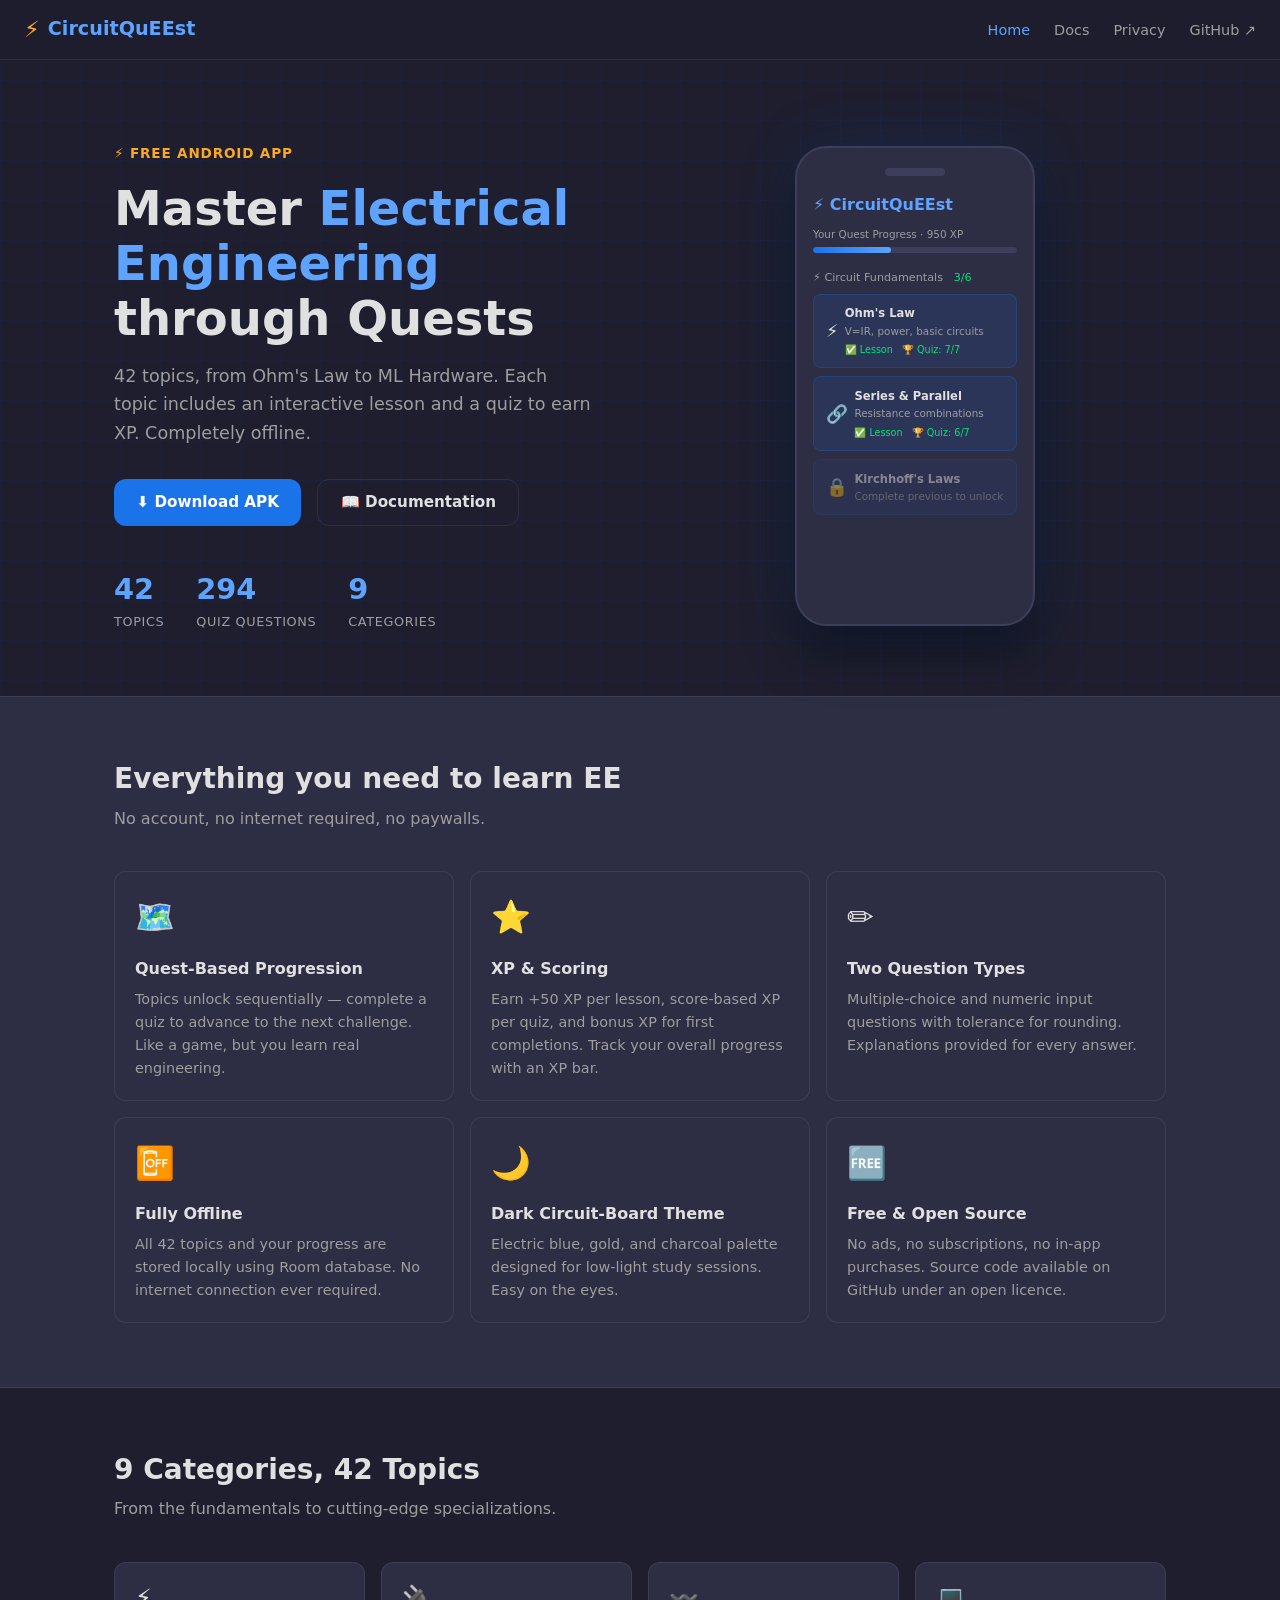
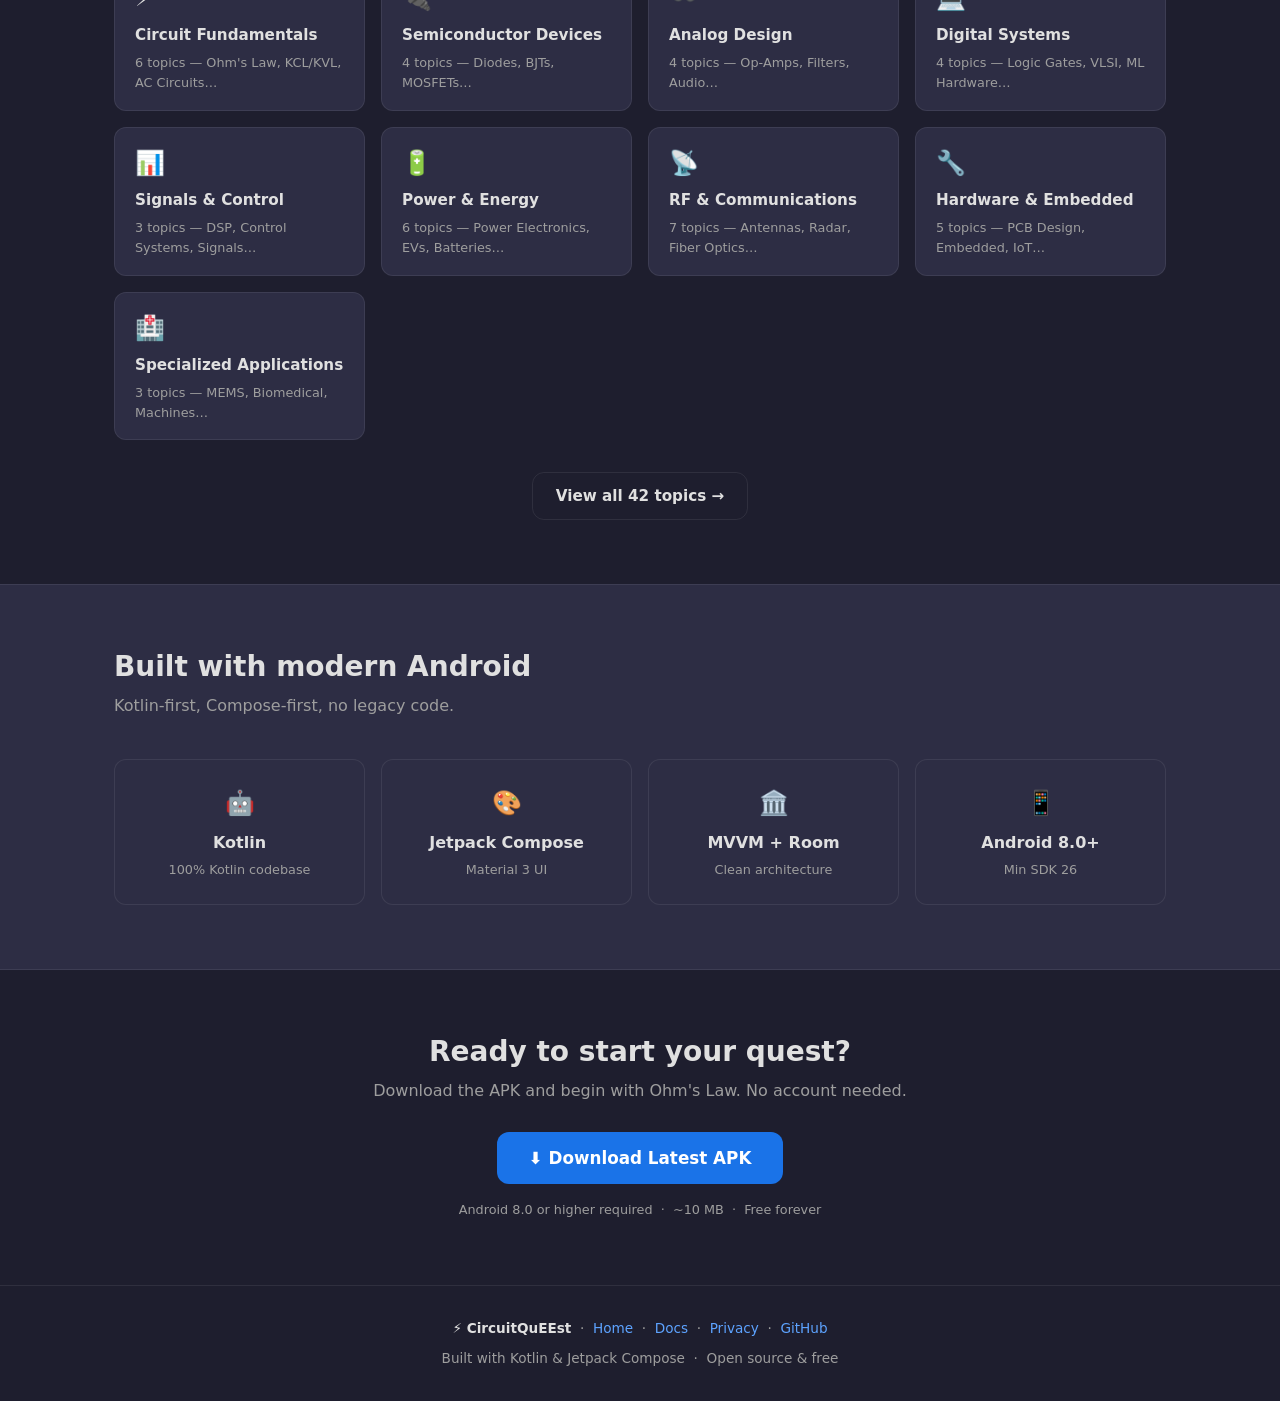
==== docs/index.html @ fc4ef378 "Add topic categories + search to HomeScreen; add GitHub Pages site App changes (v2.1): - TopicCatego" ====
<!DOCTYPE html>
<html lang="en">
<head>
  <meta charset="UTF-8">
  <meta name="viewport" content="width=device-width, initial-scale=1.0">
  <title>CircuitQuEEst — Learn Electronics on Android</title>
  <meta name="description" content="Master Electrical Engineering fundamentals through quests, lessons, and quizzes. 42 topics, offline-first, free.">
  <link rel="stylesheet" href="style.css">
  <style>
    /* ---- Hero ---- */
    .hero {
      max-width: 1100px;
      margin: 0 auto;
      padding: 5rem 1.5rem 4rem;
      display: grid;
      grid-template-columns: 1fr 1fr;
      gap: 3rem;
      align-items: center;
    }

    @media (max-width: 768px) {
      .hero { grid-template-columns: 1fr; text-align: center; padding: 3rem 1rem; }
      .hero-actions { justify-content: center; }
    }

    .hero-eyebrow {
      display: inline-flex;
      align-items: center;
      gap: 0.4rem;
      font-size: 0.85rem;
      color: var(--gold);
      font-weight: 600;
      letter-spacing: 0.06em;
      text-transform: uppercase;
      margin-bottom: 1rem;
    }

    .hero-title {
      font-size: 3rem;
      font-weight: 800;
      line-height: 1.15;
      margin-bottom: 1rem;
    }

    .hero-title .highlight { color: var(--blue-light); }

    .hero-sub {
      color: var(--text-muted);
      font-size: 1.1rem;
      margin-bottom: 2rem;
      max-width: 480px;
    }

    .hero-actions {
      display: flex;
      gap: 1rem;
      flex-wrap: wrap;
    }

    .hero-stats {
      display: flex;
      gap: 2rem;
      margin-top: 2.5rem;
      flex-wrap: wrap;
    }

    .stat-item { }
    .stat-value { font-size: 1.8rem; font-weight: 800; color: var(--blue-light); }
    .stat-label { font-size: 0.8rem; color: var(--text-muted); text-transform: uppercase; letter-spacing: 0.05em; }

    /* ---- Mock phone ---- */
    .hero-visual {
      display: flex;
      justify-content: center;
      align-items: center;
    }

    .phone-frame {
      width: 240px;
      height: 480px;
      background: var(--surface);
      border: 2px solid var(--surface-lite);
      border-radius: 32px;
      padding: 1.25rem 1rem;
      position: relative;
      box-shadow: 0 0 60px rgba(26,115,232,0.15), 0 24px 48px rgba(0,0,0,0.5);
    }

    .phone-notch {
      width: 60px;
      height: 8px;
      background: var(--surface-lite);
      border-radius: 4px;
      margin: 0 auto 1rem;
    }

    .phone-app-bar {
      font-size: 1rem;
      font-weight: 700;
      color: var(--blue-light);
      margin-bottom: 0.5rem;
    }

    .phone-xp {
      background: var(--surface-lite);
      height: 6px;
      border-radius: 3px;
      margin-bottom: 1rem;
      position: relative;
      overflow: hidden;
    }

    .phone-xp-fill {
      position: absolute;
      left: 0; top: 0; bottom: 0;
      width: 38%;
      background: linear-gradient(90deg, var(--blue), var(--blue-light));
      border-radius: 3px;
    }

    .phone-topic-card {
      background: rgba(26,115,232,0.12);
      border: 1px solid rgba(26,115,232,0.25);
      border-radius: 8px;
      padding: 0.6rem 0.75rem;
      margin-bottom: 0.5rem;
      font-size: 0.75rem;
    }

    .phone-topic-icon { font-size: 1.1rem; }
    .phone-topic-name { font-weight: 600; font-size: 0.72rem; color: var(--text); }
    .phone-topic-sub  { color: var(--text-muted); font-size: 0.65rem; }
    .phone-topic-badge { color: var(--green); font-size: 0.6rem; margin-top: 0.2rem; }

    /* ---- Features ---- */
    .feature-icon {
      font-size: 2rem;
      margin-bottom: 0.75rem;
    }

    .feature-title {
      font-size: 1rem;
      font-weight: 700;
      margin-bottom: 0.4rem;
    }

    .feature-desc { font-size: 0.9rem; color: var(--text-muted); }

    /* ---- Category grid ---- */
    .category-card {
      background: var(--surface);
      border: 1px solid var(--border);
      border-radius: var(--radius);
      padding: 1rem 1.25rem;
      display: flex;
      flex-direction: column;
      gap: 0.35rem;
      transition: border-color 0.2s, transform 0.2s;
    }
    .category-card:hover { border-color: rgba(26,115,232,0.35); transform: translateY(-2px); }

    .cat-icon  { font-size: 1.5rem; }
    .cat-name  { font-weight: 700; font-size: 0.95rem; }
    .cat-count { font-size: 0.8rem; color: var(--text-muted); }
  </style>
</head>
<body>

<!-- Navigation -->
<nav>
  <a href="index.html" class="nav-brand">
    <span class="bolt">⚡</span> CircuitQuEEst
  </a>
  <ul class="nav-links">
    <li><a href="index.html" class="active">Home</a></li>
    <li><a href="documentation.html">Docs</a></li>
    <li><a href="privacy.html">Privacy</a></li>
    <li><a href="https://github.com/HighviewOne/CircuitQueest" target="_blank" rel="noopener">GitHub ↗</a></li>
  </ul>
</nav>

<!-- Hero -->
<div class="hero">
  <div class="hero-content">
    <div class="hero-eyebrow">⚡ Free Android App</div>
    <h1 class="hero-title">
      Master <span class="highlight">Electrical Engineering</span> through Quests
    </h1>
    <p class="hero-sub">
      42 topics, from Ohm's Law to ML Hardware. Each topic includes an interactive lesson and a quiz to earn XP. Completely offline.
    </p>
    <div class="hero-actions">
      <a href="https://github.com/HighviewOne/CircuitQueest/releases/latest" class="btn btn-primary">
        ⬇ Download APK
      </a>
      <a href="documentation.html" class="btn btn-outline">
        📖 Documentation
      </a>
    </div>
    <div class="hero-stats">
      <div class="stat-item">
        <div class="stat-value">42</div>
        <div class="stat-label">Topics</div>
      </div>
      <div class="stat-item">
        <div class="stat-value">294</div>
        <div class="stat-label">Quiz Questions</div>
      </div>
      <div class="stat-item">
        <div class="stat-value">9</div>
        <div class="stat-label">Categories</div>
      </div>
    </div>
  </div>

  <!-- Mock phone preview -->
  <div class="hero-visual">
    <div class="phone-frame">
      <div class="phone-notch"></div>
      <div class="phone-app-bar">⚡ CircuitQuEEst</div>
      <div style="font-size:0.65rem; color:var(--text-muted); margin-bottom:0.3rem;">Your Quest Progress · 950 XP</div>
      <div class="phone-xp"><div class="phone-xp-fill"></div></div>

      <div style="font-size:0.7rem; color:var(--text-muted); margin-bottom:0.4rem;">⚡ Circuit Fundamentals &nbsp; <span style="color:var(--green)">3/6</span></div>

      <div class="phone-topic-card">
        <div style="display:flex;align-items:center;gap:0.4rem;">
          <span class="phone-topic-icon">⚡</span>
          <div>
            <div class="phone-topic-name">Ohm's Law</div>
            <div class="phone-topic-sub">V=IR, power, basic circuits</div>
            <div class="phone-topic-badge">✅ Lesson &nbsp; 🏆 Quiz: 7/7</div>
          </div>
        </div>
      </div>

      <div class="phone-topic-card">
        <div style="display:flex;align-items:center;gap:0.4rem;">
          <span class="phone-topic-icon">🔗</span>
          <div>
            <div class="phone-topic-name">Series &amp; Parallel</div>
            <div class="phone-topic-sub">Resistance combinations</div>
            <div class="phone-topic-badge">✅ Lesson &nbsp; 🏆 Quiz: 6/7</div>
          </div>
        </div>
      </div>

      <div class="phone-topic-card" style="opacity:0.5;">
        <div style="display:flex;align-items:center;gap:0.4rem;">
          <span class="phone-topic-icon">🔒</span>
          <div>
            <div class="phone-topic-name">Kirchhoff's Laws</div>
            <div class="phone-topic-sub">Complete previous to unlock</div>
          </div>
        </div>
      </div>
    </div>
  </div>
</div>

<!-- Features -->
<section style="background: var(--surface); border-top: 1px solid var(--border); border-bottom: 1px solid var(--border);">
  <div class="section">
    <h2 class="section-title">Everything you need to learn EE</h2>
    <p class="section-subtitle">No account, no internet required, no paywalls.</p>
    <div class="grid-2">
      <div class="card">
        <div class="feature-icon">🗺️</div>
        <div class="feature-title">Quest-Based Progression</div>
        <div class="feature-desc">Topics unlock sequentially — complete a quiz to advance to the next challenge. Like a game, but you learn real engineering.</div>
      </div>
      <div class="card">
        <div class="feature-icon">⭐</div>
        <div class="feature-title">XP &amp; Scoring</div>
        <div class="feature-desc">Earn +50 XP per lesson, score-based XP per quiz, and bonus XP for first completions. Track your overall progress with an XP bar.</div>
      </div>
      <div class="card">
        <div class="feature-icon">✏️</div>
        <div class="feature-title">Two Question Types</div>
        <div class="feature-desc">Multiple-choice and numeric input questions with tolerance for rounding. Explanations provided for every answer.</div>
      </div>
      <div class="card">
        <div class="feature-icon">📴</div>
        <div class="feature-title">Fully Offline</div>
        <div class="feature-desc">All 42 topics and your progress are stored locally using Room database. No internet connection ever required.</div>
      </div>
      <div class="card">
        <div class="feature-icon">🌙</div>
        <div class="feature-title">Dark Circuit-Board Theme</div>
        <div class="feature-desc">Electric blue, gold, and charcoal palette designed for low-light study sessions. Easy on the eyes.</div>
      </div>
      <div class="card">
        <div class="feature-icon">🆓</div>
        <div class="feature-title">Free &amp; Open Source</div>
        <div class="feature-desc">No ads, no subscriptions, no in-app purchases. Source code available on GitHub under an open licence.</div>
      </div>
    </div>
  </div>
</section>

<!-- Categories -->
<section>
  <div class="section">
    <h2 class="section-title">9 Categories, 42 Topics</h2>
    <p class="section-subtitle">From the fundamentals to cutting-edge specializations.</p>
    <div class="grid-3">
      <div class="category-card">
        <div class="cat-icon">⚡</div>
        <div class="cat-name">Circuit Fundamentals</div>
        <div class="cat-count">6 topics — Ohm's Law, KCL/KVL, AC Circuits…</div>
      </div>
      <div class="category-card">
        <div class="cat-icon">🔌</div>
        <div class="cat-name">Semiconductor Devices</div>
        <div class="cat-count">4 topics — Diodes, BJTs, MOSFETs…</div>
      </div>
      <div class="category-card">
        <div class="cat-icon">〰️</div>
        <div class="cat-name">Analog Design</div>
        <div class="cat-count">4 topics — Op-Amps, Filters, Audio…</div>
      </div>
      <div class="category-card">
        <div class="cat-icon">💻</div>
        <div class="cat-name">Digital Systems</div>
        <div class="cat-count">4 topics — Logic Gates, VLSI, ML Hardware…</div>
      </div>
      <div class="category-card">
        <div class="cat-icon">📊</div>
        <div class="cat-name">Signals &amp; Control</div>
        <div class="cat-count">3 topics — DSP, Control Systems, Signals…</div>
      </div>
      <div class="category-card">
        <div class="cat-icon">🔋</div>
        <div class="cat-name">Power &amp; Energy</div>
        <div class="cat-count">6 topics — Power Electronics, EVs, Batteries…</div>
      </div>
      <div class="category-card">
        <div class="cat-icon">📡</div>
        <div class="cat-name">RF &amp; Communications</div>
        <div class="cat-count">7 topics — Antennas, Radar, Fiber Optics…</div>
      </div>
      <div class="category-card">
        <div class="cat-icon">🔧</div>
        <div class="cat-name">Hardware &amp; Embedded</div>
        <div class="cat-count">5 topics — PCB Design, Embedded, IoT…</div>
      </div>
      <div class="category-card">
        <div class="cat-icon">🏥</div>
        <div class="cat-name">Specialized Applications</div>
        <div class="cat-count">3 topics — MEMS, Biomedical, Machines…</div>
      </div>
    </div>
    <div style="text-align:center; margin-top: 2rem;">
      <a href="documentation.html#topics" class="btn btn-outline">View all 42 topics →</a>
    </div>
  </div>
</section>

<!-- Tech stack -->
<section style="background: var(--surface); border-top: 1px solid var(--border); border-bottom: 1px solid var(--border);">
  <div class="section">
    <h2 class="section-title">Built with modern Android</h2>
    <p class="section-subtitle">Kotlin-first, Compose-first, no legacy code.</p>
    <div class="grid-4">
      <div class="card" style="text-align:center; padding: 1.5rem 1rem;">
        <div style="font-size:1.5rem; margin-bottom:0.5rem;">🤖</div>
        <div style="font-weight:700; margin-bottom:0.25rem;">Kotlin</div>
        <div class="text-muted" style="font-size:0.8rem;">100% Kotlin codebase</div>
      </div>
      <div class="card" style="text-align:center; padding: 1.5rem 1rem;">
        <div style="font-size:1.5rem; margin-bottom:0.5rem;">🎨</div>
        <div style="font-weight:700; margin-bottom:0.25rem;">Jetpack Compose</div>
        <div class="text-muted" style="font-size:0.8rem;">Material 3 UI</div>
      </div>
      <div class="card" style="text-align:center; padding: 1.5rem 1rem;">
        <div style="font-size:1.5rem; margin-bottom:0.5rem;">🏛️</div>
        <div style="font-weight:700; margin-bottom:0.25rem;">MVVM + Room</div>
        <div class="text-muted" style="font-size:0.8rem;">Clean architecture</div>
      </div>
      <div class="card" style="text-align:center; padding: 1.5rem 1rem;">
        <div style="font-size:1.5rem; margin-bottom:0.5rem;">📱</div>
        <div style="font-weight:700; margin-bottom:0.25rem;">Android 8.0+</div>
        <div class="text-muted" style="font-size:0.8rem;">Min SDK 26</div>
      </div>
    </div>
  </div>
</section>

<!-- CTA -->
<section>
  <div class="section" style="text-align: center;">
    <h2 class="section-title">Ready to start your quest?</h2>
    <p class="section-subtitle" style="margin-bottom: 1.75rem;">Download the APK and begin with Ohm's Law. No account needed.</p>
    <a href="https://github.com/HighviewOne/CircuitQueest/releases/latest" class="btn btn-primary" style="font-size:1.05rem; padding: 0.8rem 2rem;">
      ⬇ Download Latest APK
    </a>
    <p style="color:var(--text-muted); font-size:0.8rem; margin-top:1rem;">
      Android 8.0 or higher required &nbsp;·&nbsp; ~10 MB &nbsp;·&nbsp; Free forever
    </p>
  </div>
</section>

<!-- Footer -->
<footer>
  <p>
    <strong style="color:var(--text);">⚡ CircuitQuEEst</strong> &nbsp;·&nbsp;
    <a href="index.html">Home</a> &nbsp;·&nbsp;
    <a href="documentation.html">Docs</a> &nbsp;·&nbsp;
    <a href="privacy.html">Privacy</a> &nbsp;·&nbsp;
    <a href="https://github.com/HighviewOne/CircuitQueest" target="_blank" rel="noopener">GitHub</a>
  </p>
  <p style="margin-top:0.5rem;">Built with Kotlin &amp; Jetpack Compose &nbsp;·&nbsp; Open source &amp; free</p>
</footer>

</body>
</html>
---- docs/style.css ----
/* ========================================
   CircuitQuEEst — Shared Styles
   Dark circuit-board theme
   ======================================== */

:root {
  --bg:          #1E1E2E;
  --surface:     #2D2D44;
  --surface-lite:#3D3D5C;
  --blue:        #1A73E8;
  --blue-light:  #5DA3FF;
  --gold:        #F9A825;
  --gold-light:  #FFD54F;
  --green:       #00E676;
  --red:         #FF5252;
  --text:        #E0E0E0;
  --text-muted:  #9E9E9E;
  --border:      rgba(255,255,255,0.08);
  --radius:      12px;
  --radius-sm:   8px;
}

*, *::before, *::after { box-sizing: border-box; margin: 0; padding: 0; }

html { scroll-behavior: smooth; }

body {
  font-family: 'Segoe UI', system-ui, -apple-system, sans-serif;
  background: var(--bg);
  color: var(--text);
  line-height: 1.6;
  font-size: 16px;
}

/* ---- Circuit grid background ---- */
body::before {
  content: '';
  position: fixed;
  inset: 0;
  z-index: -1;
  background-image:
    linear-gradient(rgba(26,115,232,0.04) 1px, transparent 1px),
    linear-gradient(90deg, rgba(26,115,232,0.04) 1px, transparent 1px);
  background-size: 40px 40px;
  pointer-events: none;
}

/* ---- Navigation ---- */
nav {
  position: sticky;
  top: 0;
  z-index: 100;
  background: rgba(30,30,46,0.92);
  backdrop-filter: blur(12px);
  -webkit-backdrop-filter: blur(12px);
  border-bottom: 1px solid var(--border);
  padding: 0 1.5rem;
  height: 60px;
  display: flex;
  align-items: center;
  justify-content: space-between;
}

.nav-brand {
  display: flex;
  align-items: center;
  gap: 0.5rem;
  font-size: 1.2rem;
  font-weight: 700;
  color: var(--blue-light);
  text-decoration: none;
}

.nav-brand .bolt { color: var(--gold); font-size: 1.4rem; }

.nav-links {
  display: flex;
  gap: 1.5rem;
  list-style: none;
}

.nav-links a {
  color: var(--text-muted);
  text-decoration: none;
  font-size: 0.9rem;
  transition: color 0.2s;
}

.nav-links a:hover { color: var(--text); }
.nav-links a.active { color: var(--blue-light); }

/* ---- Buttons ---- */
.btn {
  display: inline-flex;
  align-items: center;
  gap: 0.5rem;
  padding: 0.65rem 1.4rem;
  border-radius: var(--radius);
  font-size: 0.95rem;
  font-weight: 600;
  text-decoration: none;
  cursor: pointer;
  transition: all 0.2s;
  border: none;
}

.btn-primary {
  background: var(--blue);
  color: #fff;
}
.btn-primary:hover { background: var(--blue-light); transform: translateY(-1px); }

.btn-outline {
  background: transparent;
  color: var(--text);
  border: 1px solid var(--border);
}
.btn-outline:hover { border-color: var(--blue-light); color: var(--blue-light); }

/* ---- Cards ---- */
.card {
  background: var(--surface);
  border: 1px solid var(--border);
  border-radius: var(--radius);
  padding: 1.25rem;
  transition: border-color 0.2s, transform 0.2s;
}
.card:hover { border-color: rgba(26,115,232,0.35); transform: translateY(-2px); }

/* ---- Sections ---- */
.section {
  max-width: 1100px;
  margin: 0 auto;
  padding: 4rem 1.5rem;
}

.section-title {
  font-size: 1.75rem;
  font-weight: 700;
  color: var(--text);
  margin-bottom: 0.5rem;
}

.section-subtitle {
  color: var(--text-muted);
  margin-bottom: 2.5rem;
}

/* ---- Grid helpers ---- */
.grid-2 { display: grid; grid-template-columns: repeat(auto-fit, minmax(280px, 1fr)); gap: 1rem; }
.grid-3 { display: grid; grid-template-columns: repeat(auto-fit, minmax(220px, 1fr)); gap: 1rem; }
.grid-4 { display: grid; grid-template-columns: repeat(auto-fit, minmax(180px, 1fr)); gap: 1rem; }

/* ---- Badge ---- */
.badge {
  display: inline-block;
  padding: 0.2rem 0.65rem;
  border-radius: 999px;
  font-size: 0.75rem;
  font-weight: 600;
}
.badge-blue  { background: rgba(26,115,232,0.2);  color: var(--blue-light); }
.badge-gold  { background: rgba(249,168,37,0.2);  color: var(--gold-light); }
.badge-green { background: rgba(0,230,118,0.15);  color: var(--green); }

/* ---- Footer ---- */
footer {
  border-top: 1px solid var(--border);
  padding: 2rem 1.5rem;
  text-align: center;
  color: var(--text-muted);
  font-size: 0.85rem;
}

footer a { color: var(--blue-light); text-decoration: none; }
footer a:hover { text-decoration: underline; }

/* ---- Table ---- */
table {
  width: 100%;
  border-collapse: collapse;
  font-size: 0.9rem;
}
th {
  text-align: left;
  padding: 0.65rem 0.75rem;
  background: var(--surface-lite);
  color: var(--text-muted);
  font-weight: 600;
  font-size: 0.8rem;
  text-transform: uppercase;
  letter-spacing: 0.05em;
}
td {
  padding: 0.65rem 0.75rem;
  border-bottom: 1px solid var(--border);
  vertical-align: middle;
}
tr:last-child td { border-bottom: none; }
tr:hover td { background: rgba(255,255,255,0.02); }

/* ---- Code blocks ---- */
pre, code {
  font-family: 'Cascadia Code', 'Fira Code', 'Consolas', monospace;
  font-size: 0.9rem;
}

pre {
  background: var(--surface);
  border: 1px solid var(--border);
  border-radius: var(--radius-sm);
  padding: 1rem 1.25rem;
  overflow-x: auto;
  line-height: 1.7;
}

code {
  background: rgba(255,255,255,0.07);
  padding: 0.15em 0.4em;
  border-radius: 4px;
}

pre code { background: none; padding: 0; }

/* ---- Typography helpers ---- */
h1,h2,h3,h4 { font-weight: 700; line-height: 1.3; }
h2 { font-size: 1.5rem; }
h3 { font-size: 1.15rem; }

.text-blue  { color: var(--blue-light); }
.text-gold  { color: var(--gold); }
.text-green { color: var(--green); }
.text-muted { color: var(--text-muted); }

/* ---- Divider ---- */
hr { border: none; border-top: 1px solid var(--border); margin: 2rem 0; }

/* ---- Responsive ---- */
@media (max-width: 600px) {
  .nav-links { display: none; }
  .section { padding: 2.5rem 1rem; }
  .section-title { font-size: 1.4rem; }
  .hero-title { font-size: 2rem !important; }
}
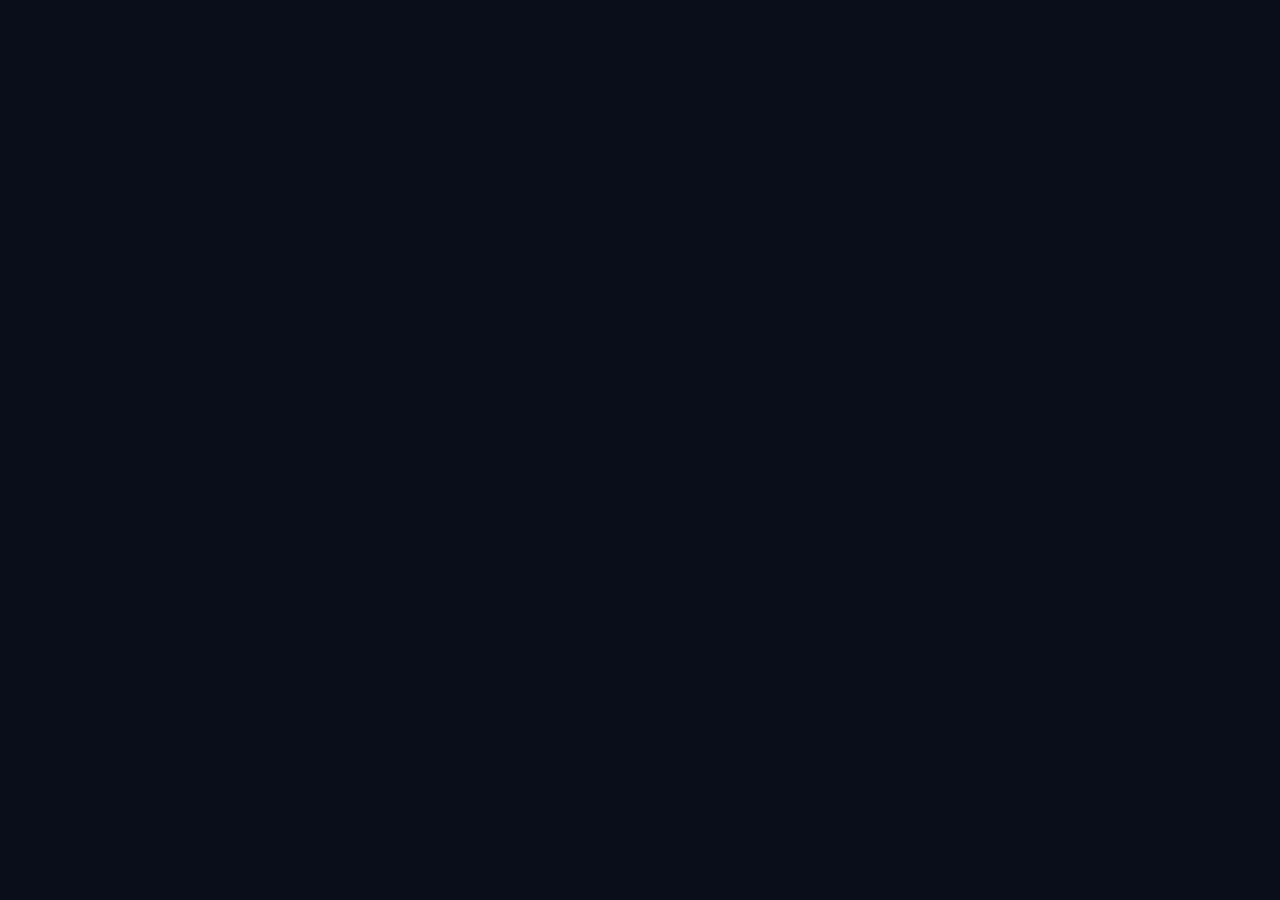
==== commit f44878be: "redesign: deploy Claude Design landing page to GitHub Pages Full visual overhaul of docs/index.html " ====
--- a/docs/index.html
+++ b/docs/index.html
@@ -1,416 +1,35 @@
 <!DOCTYPE html>
 <html lang="en">
 <head>
-  <meta charset="UTF-8">
-  <meta name="viewport" content="width=device-width, initial-scale=1.0">
-  <title>CircuitQuEEst — Learn Electronics on Android</title>
-  <meta name="description" content="Master Electrical Engineering fundamentals through quests, lessons, and quizzes. 42 topics, offline-first, free.">
-  <link rel="stylesheet" href="style.css">
-  <style>
-    /* ---- Hero ---- */
-    .hero {
-      max-width: 1100px;
-      margin: 0 auto;
-      padding: 5rem 1.5rem 4rem;
-      display: grid;
-      grid-template-columns: 1fr 1fr;
-      gap: 3rem;
-      align-items: center;
-    }
-
-    @media (max-width: 768px) {
-      .hero { grid-template-columns: 1fr; text-align: center; padding: 3rem 1rem; }
-      .hero-actions { justify-content: center; }
-    }
-
-    .hero-eyebrow {
-      display: inline-flex;
-      align-items: center;
-      gap: 0.4rem;
-      font-size: 0.85rem;
-      color: var(--gold);
-      font-weight: 600;
-      letter-spacing: 0.06em;
-      text-transform: uppercase;
-      margin-bottom: 1rem;
-    }
-
-    .hero-title {
-      font-size: 3rem;
-      font-weight: 800;
-      line-height: 1.15;
-      margin-bottom: 1rem;
-    }
-
-    .hero-title .highlight { color: var(--blue-light); }
-
-    .hero-sub {
-      color: var(--text-muted);
-      font-size: 1.1rem;
-      margin-bottom: 2rem;
-      max-width: 480px;
-    }
-
-    .hero-actions {
-      display: flex;
-      gap: 1rem;
-      flex-wrap: wrap;
-    }
-
-    .hero-stats {
-      display: flex;
-      gap: 2rem;
-      margin-top: 2.5rem;
-      flex-wrap: wrap;
-    }
-
-    .stat-item { }
-    .stat-value { font-size: 1.8rem; font-weight: 800; color: var(--blue-light); }
-    .stat-label { font-size: 0.8rem; color: var(--text-muted); text-transform: uppercase; letter-spacing: 0.05em; }
-
-    /* ---- Mock phone ---- */
-    .hero-visual {
-      display: flex;
-      justify-content: center;
-      align-items: center;
-    }
-
-    .phone-frame {
-      width: 240px;
-      height: 480px;
-      background: var(--surface);
-      border: 2px solid var(--surface-lite);
-      border-radius: 32px;
-      padding: 1.25rem 1rem;
-      position: relative;
-      box-shadow: 0 0 60px rgba(26,115,232,0.15), 0 24px 48px rgba(0,0,0,0.5);
-    }
-
-    .phone-notch {
-      width: 60px;
-      height: 8px;
-      background: var(--surface-lite);
-      border-radius: 4px;
-      margin: 0 auto 1rem;
-    }
-
-    .phone-app-bar {
-      font-size: 1rem;
-      font-weight: 700;
-      color: var(--blue-light);
-      margin-bottom: 0.5rem;
-    }
-
-    .phone-xp {
-      background: var(--surface-lite);
-      height: 6px;
-      border-radius: 3px;
-      margin-bottom: 1rem;
-      position: relative;
-      overflow: hidden;
-    }
-
-    .phone-xp-fill {
-      position: absolute;
-      left: 0; top: 0; bottom: 0;
-      width: 38%;
-      background: linear-gradient(90deg, var(--blue), var(--blue-light));
-      border-radius: 3px;
-    }
-
-    .phone-topic-card {
-      background: rgba(26,115,232,0.12);
-      border: 1px solid rgba(26,115,232,0.25);
-      border-radius: 8px;
-      padding: 0.6rem 0.75rem;
-      margin-bottom: 0.5rem;
-      font-size: 0.75rem;
-    }
-
-    .phone-topic-icon { font-size: 1.1rem; }
-    .phone-topic-name { font-weight: 600; font-size: 0.72rem; color: var(--text); }
-    .phone-topic-sub  { color: var(--text-muted); font-size: 0.65rem; }
-    .phone-topic-badge { color: var(--green); font-size: 0.6rem; margin-top: 0.2rem; }
-
-    /* ---- Features ---- */
-    .feature-icon {
-      font-size: 2rem;
-      margin-bottom: 0.75rem;
-    }
-
-    .feature-title {
-      font-size: 1rem;
-      font-weight: 700;
-      margin-bottom: 0.4rem;
-    }
-
-    .feature-desc { font-size: 0.9rem; color: var(--text-muted); }
-
-    /* ---- Category grid ---- */
-    .category-card {
-      background: var(--surface);
-      border: 1px solid var(--border);
-      border-radius: var(--radius);
-      padding: 1rem 1.25rem;
-      display: flex;
-      flex-direction: column;
-      gap: 0.35rem;
-      transition: border-color 0.2s, transform 0.2s;
-    }
-    .category-card:hover { border-color: rgba(26,115,232,0.35); transform: translateY(-2px); }
-
-    .cat-icon  { font-size: 1.5rem; }
-    .cat-name  { font-weight: 700; font-size: 0.95rem; }
-    .cat-count { font-size: 0.8rem; color: var(--text-muted); }
-  </style>
+<meta charset="UTF-8">
+<title>CircuitQueest — Master Electronics, One Quest at a Time</title>
+<meta name="viewport" content="width=device-width, initial-scale=1">
+<meta name="description" content="A gamified, offline-first Android app for learning electronics engineering. 42 quests across 9 disciplines, from Ohm's Law to RF circuits.">
+<link rel="preconnect" href="https://fonts.googleapis.com">
+<link rel="preconnect" href="https://fonts.gstatic.com" crossorigin>
+<link href="https://fonts.googleapis.com/css2?family=Space+Grotesk:wght@400;500;600;700;800&family=JetBrains+Mono:wght@400;500;600;700&display=swap" rel="stylesheet">
+<link rel="stylesheet" href="landing.css">
+<style>
+  :root {
+    --cq-display: 'Space Grotesk', system-ui, sans-serif;
+    --cq-mono: 'JetBrains Mono', 'Fira Code', monospace;
+  }
+  html, body { margin: 0; padding: 0; background: #0a0e1a; font-family: var(--cq-display); color: #e6ecff; }
+</style>
 </head>
 <body>
 
-<!-- Navigation -->
-<nav>
-  <a href="index.html" class="nav-brand">
-    <span class="bolt">⚡</span> CircuitQuEEst
-  </a>
-  <ul class="nav-links">
-    <li><a href="index.html" class="active">Home</a></li>
-    <li><a href="documentation.html">Docs</a></li>
-    <li><a href="privacy.html">Privacy</a></li>
-    <li><a href="https://github.com/HighviewOne/CircuitQueest" target="_blank" rel="noopener">GitHub ↗</a></li>
-  </ul>
-</nav>
+<div id="root"></div>
 
-<!-- Hero -->
-<div class="hero">
-  <div class="hero-content">
-    <div class="hero-eyebrow">⚡ Free Android App</div>
-    <h1 class="hero-title">
-      Master <span class="highlight">Electrical Engineering</span> through Quests
-    </h1>
-    <p class="hero-sub">
-      42 topics, from Ohm's Law to ML Hardware. Each topic includes an interactive lesson and a quiz to earn XP. Completely offline.
-    </p>
-    <div class="hero-actions">
-      <a href="https://github.com/HighviewOne/CircuitQueest/releases/latest" class="btn btn-primary">
-        ⬇ Download APK
-      </a>
-      <a href="documentation.html" class="btn btn-outline">
-        📖 Documentation
-      </a>
-    </div>
-    <div class="hero-stats">
-      <div class="stat-item">
-        <div class="stat-value">42</div>
-        <div class="stat-label">Topics</div>
-      </div>
-      <div class="stat-item">
-        <div class="stat-value">294</div>
-        <div class="stat-label">Quiz Questions</div>
-      </div>
-      <div class="stat-item">
-        <div class="stat-value">9</div>
-        <div class="stat-label">Categories</div>
-      </div>
-    </div>
-  </div>
+<script src="https://unpkg.com/react@18.3.1/umd/react.development.js" integrity="sha384-hD6/rw4ppMLGNu3tX5cjIb+uRZ7UkRJ6BPkLpg4hAu/6onKUg4lLsHAs9EBPT82L" crossorigin="anonymous"></script>
+<script src="https://unpkg.com/react-dom@18.3.1/umd/react-dom.development.js" integrity="sha384-u6aeetuaXnQ38mYT8rp6sbXaQe3NL9t+IBXmnYxwkUI2Hw4bsp2Wvmx4yRQF1uAm" crossorigin="anonymous"></script>
+<script src="https://unpkg.com/@babel/standalone@7.29.0/babel.min.js" integrity="sha384-m08KidiNqLdpJqLq95G/LEi8Qvjl/xUYll3QILypMoQ65QorJ9Lvtp2RXYGBFj1y" crossorigin="anonymous"></script>
 
-  <!-- Mock phone preview -->
-  <div class="hero-visual">
-    <div class="phone-frame">
-      <div class="phone-notch"></div>
-      <div class="phone-app-bar">⚡ CircuitQuEEst</div>
-      <div style="font-size:0.65rem; color:var(--text-muted); margin-bottom:0.3rem;">Your Quest Progress · 950 XP</div>
-      <div class="phone-xp"><div class="phone-xp-fill"></div></div>
+<script type="text/babel" src="landing.jsx"></script>
 
-      <div style="font-size:0.7rem; color:var(--text-muted); margin-bottom:0.4rem;">⚡ Circuit Fundamentals &nbsp; <span style="color:var(--green)">3/6</span></div>
-
-      <div class="phone-topic-card">
-        <div style="display:flex;align-items:center;gap:0.4rem;">
-          <span class="phone-topic-icon">⚡</span>
-          <div>
-            <div class="phone-topic-name">Ohm's Law</div>
-            <div class="phone-topic-sub">V=IR, power, basic circuits</div>
-            <div class="phone-topic-badge">✅ Lesson &nbsp; 🏆 Quiz: 7/7</div>
-          </div>
-        </div>
-      </div>
-
-      <div class="phone-topic-card">
-        <div style="display:flex;align-items:center;gap:0.4rem;">
-          <span class="phone-topic-icon">🔗</span>
-          <div>
-            <div class="phone-topic-name">Series &amp; Parallel</div>
-            <div class="phone-topic-sub">Resistance combinations</div>
-            <div class="phone-topic-badge">✅ Lesson &nbsp; 🏆 Quiz: 6/7</div>
-          </div>
-        </div>
-      </div>
-
-      <div class="phone-topic-card" style="opacity:0.5;">
-        <div style="display:flex;align-items:center;gap:0.4rem;">
-          <span class="phone-topic-icon">🔒</span>
-          <div>
-            <div class="phone-topic-name">Kirchhoff's Laws</div>
-            <div class="phone-topic-sub">Complete previous to unlock</div>
-          </div>
-        </div>
-      </div>
-    </div>
-  </div>
-</div>
-
-<!-- Features -->
-<section style="background: var(--surface); border-top: 1px solid var(--border); border-bottom: 1px solid var(--border);">
-  <div class="section">
-    <h2 class="section-title">Everything you need to learn EE</h2>
-    <p class="section-subtitle">No account, no internet required, no paywalls.</p>
-    <div class="grid-2">
-      <div class="card">
-        <div class="feature-icon">🗺️</div>
-        <div class="feature-title">Quest-Based Progression</div>
-        <div class="feature-desc">Topics unlock sequentially — complete a quiz to advance to the next challenge. Like a game, but you learn real engineering.</div>
-      </div>
-      <div class="card">
-        <div class="feature-icon">⭐</div>
-        <div class="feature-title">XP &amp; Scoring</div>
-        <div class="feature-desc">Earn +50 XP per lesson, score-based XP per quiz, and bonus XP for first completions. Track your overall progress with an XP bar.</div>
-      </div>
-      <div class="card">
-        <div class="feature-icon">✏️</div>
-        <div class="feature-title">Two Question Types</div>
-        <div class="feature-desc">Multiple-choice and numeric input questions with tolerance for rounding. Explanations provided for every answer.</div>
-      </div>
-      <div class="card">
-        <div class="feature-icon">📴</div>
-        <div class="feature-title">Fully Offline</div>
-        <div class="feature-desc">All 42 topics and your progress are stored locally using Room database. No internet connection ever required.</div>
-      </div>
-      <div class="card">
-        <div class="feature-icon">🌙</div>
-        <div class="feature-title">Dark Circuit-Board Theme</div>
-        <div class="feature-desc">Electric blue, gold, and charcoal palette designed for low-light study sessions. Easy on the eyes.</div>
-      </div>
-      <div class="card">
-        <div class="feature-icon">🆓</div>
-        <div class="feature-title">Free &amp; Open Source</div>
-        <div class="feature-desc">No ads, no subscriptions, no in-app purchases. Source code available on GitHub under an open licence.</div>
-      </div>
-    </div>
-  </div>
-</section>
-
-<!-- Categories -->
-<section>
-  <div class="section">
-    <h2 class="section-title">9 Categories, 42 Topics</h2>
-    <p class="section-subtitle">From the fundamentals to cutting-edge specializations.</p>
-    <div class="grid-3">
-      <div class="category-card">
-        <div class="cat-icon">⚡</div>
-        <div class="cat-name">Circuit Fundamentals</div>
-        <div class="cat-count">6 topics — Ohm's Law, KCL/KVL, AC Circuits…</div>
-      </div>
-      <div class="category-card">
-        <div class="cat-icon">🔌</div>
-        <div class="cat-name">Semiconductor Devices</div>
-        <div class="cat-count">4 topics — Diodes, BJTs, MOSFETs…</div>
-      </div>
-      <div class="category-card">
-        <div class="cat-icon">〰️</div>
-        <div class="cat-name">Analog Design</div>
-        <div class="cat-count">4 topics — Op-Amps, Filters, Audio…</div>
-      </div>
-      <div class="category-card">
-        <div class="cat-icon">💻</div>
-        <div class="cat-name">Digital Systems</div>
-        <div class="cat-count">4 topics — Logic Gates, VLSI, ML Hardware…</div>
-      </div>
-      <div class="category-card">
-        <div class="cat-icon">📊</div>
-        <div class="cat-name">Signals &amp; Control</div>
-        <div class="cat-count">3 topics — DSP, Control Systems, Signals…</div>
-      </div>
-      <div class="category-card">
-        <div class="cat-icon">🔋</div>
-        <div class="cat-name">Power &amp; Energy</div>
-        <div class="cat-count">6 topics — Power Electronics, EVs, Batteries…</div>
-      </div>
-      <div class="category-card">
-        <div class="cat-icon">📡</div>
-        <div class="cat-name">RF &amp; Communications</div>
-        <div class="cat-count">7 topics — Antennas, Radar, Fiber Optics…</div>
-      </div>
-      <div class="category-card">
-        <div class="cat-icon">🔧</div>
-        <div class="cat-name">Hardware &amp; Embedded</div>
-        <div class="cat-count">5 topics — PCB Design, Embedded, IoT…</div>
-      </div>
-      <div class="category-card">
-        <div class="cat-icon">🏥</div>
-        <div class="cat-name">Specialized Applications</div>
-        <div class="cat-count">3 topics — MEMS, Biomedical, Machines…</div>
-      </div>
-    </div>
-    <div style="text-align:center; margin-top: 2rem;">
-      <a href="documentation.html#topics" class="btn btn-outline">View all 42 topics →</a>
-    </div>
-  </div>
-</section>
-
-<!-- Tech stack -->
-<section style="background: var(--surface); border-top: 1px solid var(--border); border-bottom: 1px solid var(--border);">
-  <div class="section">
-    <h2 class="section-title">Built with modern Android</h2>
-    <p class="section-subtitle">Kotlin-first, Compose-first, no legacy code.</p>
-    <div class="grid-4">
-      <div class="card" style="text-align:center; padding: 1.5rem 1rem;">
-        <div style="font-size:1.5rem; margin-bottom:0.5rem;">🤖</div>
-        <div style="font-weight:700; margin-bottom:0.25rem;">Kotlin</div>
-        <div class="text-muted" style="font-size:0.8rem;">100% Kotlin codebase</div>
-      </div>
-      <div class="card" style="text-align:center; padding: 1.5rem 1rem;">
-        <div style="font-size:1.5rem; margin-bottom:0.5rem;">🎨</div>
-        <div style="font-weight:700; margin-bottom:0.25rem;">Jetpack Compose</div>
-        <div class="text-muted" style="font-size:0.8rem;">Material 3 UI</div>
-      </div>
-      <div class="card" style="text-align:center; padding: 1.5rem 1rem;">
-        <div style="font-size:1.5rem; margin-bottom:0.5rem;">🏛️</div>
-        <div style="font-weight:700; margin-bottom:0.25rem;">MVVM + Room</div>
-        <div class="text-muted" style="font-size:0.8rem;">Clean architecture</div>
-      </div>
-      <div class="card" style="text-align:center; padding: 1.5rem 1rem;">
-        <div style="font-size:1.5rem; margin-bottom:0.5rem;">📱</div>
-        <div style="font-weight:700; margin-bottom:0.25rem;">Android 8.0+</div>
-        <div class="text-muted" style="font-size:0.8rem;">Min SDK 26</div>
-      </div>
-    </div>
-  </div>
-</section>
-
-<!-- CTA -->
-<section>
-  <div class="section" style="text-align: center;">
-    <h2 class="section-title">Ready to start your quest?</h2>
-    <p class="section-subtitle" style="margin-bottom: 1.75rem;">Download the APK and begin with Ohm's Law. No account needed.</p>
-    <a href="https://github.com/HighviewOne/CircuitQueest/releases/latest" class="btn btn-primary" style="font-size:1.05rem; padding: 0.8rem 2rem;">
-      ⬇ Download Latest APK
-    </a>
-    <p style="color:var(--text-muted); font-size:0.8rem; margin-top:1rem;">
-      Android 8.0 or higher required &nbsp;·&nbsp; ~10 MB &nbsp;·&nbsp; Free forever
-    </p>
-  </div>
-</section>
-
-<!-- Footer -->
-<footer>
-  <p>
-    <strong style="color:var(--text);">⚡ CircuitQuEEst</strong> &nbsp;·&nbsp;
-    <a href="index.html">Home</a> &nbsp;·&nbsp;
-    <a href="documentation.html">Docs</a> &nbsp;·&nbsp;
-    <a href="privacy.html">Privacy</a> &nbsp;·&nbsp;
-    <a href="https://github.com/HighviewOne/CircuitQueest" target="_blank" rel="noopener">GitHub</a>
-  </p>
-  <p style="margin-top:0.5rem;">Built with Kotlin &amp; Jetpack Compose &nbsp;·&nbsp; Open source &amp; free</p>
-</footer>
+<script type="text/babel" data-presets="env,react">
+  ReactDOM.createRoot(document.getElementById('root')).render(<LandingPage />);
+</script>
 
 </body>
 </html>
--- a/docs/landing.css
+++ b/docs/landing.css
@@ -0,0 +1,523 @@
+/* Landing page styles */
+
+.lp {
+  min-height: 100%;
+  background: #0a0e1a;
+  color: #e6ecff;
+  font-family: var(--cq-display);
+  position: relative;
+  overflow: hidden;
+}
+
+.lp__pcb { position: absolute; inset: 0; pointer-events: none; z-index: 0; }
+.lp > *:not(.lp__pcb) { position: relative; z-index: 1; }
+
+/* Nav */
+.lp__nav {
+  display: flex;
+  align-items: center;
+  justify-content: space-between;
+  padding: 20px 48px;
+  border-bottom: 1px solid #1d2340;
+  background: rgba(10,14,26,0.7);
+  backdrop-filter: blur(8px);
+  position: sticky;
+  top: 0;
+  z-index: 10;
+}
+.lp__brand {
+  display: flex; align-items: center; gap: 10px;
+  font-size: 18px; font-weight: 700; letter-spacing: -0.02em;
+}
+.lp__brand i { color: #5da3ff; font-style: normal; }
+.lp__nav-links { display: flex; align-items: center; gap: 28px; }
+.lp__nav-links a {
+  color: #98a2c8;
+  text-decoration: none;
+  font-size: 14px;
+  font-weight: 500;
+  transition: color 0.15s;
+}
+.lp__nav-links a:hover { color: #e6ecff; }
+.lp__nav-cta {
+  background: #161b2e;
+  border: 1px solid #2a3258;
+  padding: 8px 14px;
+  border-radius: 10px;
+  color: #5da3ff !important;
+  font-family: var(--cq-mono);
+  font-size: 12px !important;
+  letter-spacing: 0.05em;
+}
+.lp__nav-cta:hover { border-color: #2480ff; color: #fff !important; }
+
+/* Hero */
+.lp__hero {
+  max-width: 1200px;
+  margin: 0 auto;
+  padding: 80px 48px 60px;
+  display: grid;
+  grid-template-columns: 1fr 480px;
+  gap: 60px;
+  align-items: center;
+}
+
+.lp__eyebrow {
+  display: inline-flex;
+  align-items: center;
+  gap: 8px;
+  font-family: var(--cq-mono);
+  font-size: 11px;
+  letter-spacing: 0.18em;
+  color: #4fd6e8;
+  background: rgba(79, 214, 232, 0.08);
+  border: 1px solid rgba(79, 214, 232, 0.25);
+  padding: 6px 12px;
+  border-radius: 100px;
+  margin-bottom: 24px;
+}
+.lp__eyebrow-dot {
+  width: 6px; height: 6px;
+  border-radius: 50%;
+  background: #4fd6e8;
+  box-shadow: 0 0 8px #4fd6e8;
+  animation: cq-pulse 2s ease-in-out infinite;
+}
+
+.lp__title {
+  font-size: 64px;
+  font-weight: 800;
+  line-height: 1.02;
+  letter-spacing: -0.035em;
+  margin: 0 0 20px;
+  text-wrap: balance;
+}
+.lp__title-grad {
+  background: linear-gradient(135deg, #5da3ff, #4fd6e8 50%, #f4b840);
+  -webkit-background-clip: text;
+  background-clip: text;
+  color: transparent;
+}
+
+.lp__sub {
+  font-size: 18px;
+  line-height: 1.55;
+  color: #98a2c8;
+  max-width: 560px;
+  margin: 0 0 32px;
+  text-wrap: pretty;
+}
+
+.lp__cta-row { display: flex; gap: 12px; margin-bottom: 48px; flex-wrap: wrap; }
+
+.lp__btn {
+  height: 52px;
+  padding: 0 22px;
+  border-radius: 12px;
+  display: inline-flex;
+  align-items: center;
+  gap: 10px;
+  font-weight: 600;
+  font-size: 15px;
+  text-decoration: none;
+  transition: all 0.15s;
+  border: 1px solid transparent;
+}
+.lp__btn--primary {
+  background: linear-gradient(180deg, #2480ff, #0a3a8c);
+  color: white;
+  border-color: #5da3ff;
+  box-shadow: 0 0 24px rgba(36,128,255,0.4), inset 0 1px 0 rgba(255,255,255,0.18);
+}
+.lp__btn--primary:hover { box-shadow: 0 0 36px rgba(36,128,255,0.55); transform: translateY(-1px); }
+.lp__btn--ghost {
+  background: #161b2e;
+  color: #e6ecff;
+  border-color: #2a3258;
+}
+.lp__btn--ghost:hover { border-color: #3b4577; }
+.lp__btn-meta {
+  font-family: var(--cq-mono);
+  font-size: 11px;
+  background: rgba(255,255,255,0.18);
+  padding: 3px 7px;
+  border-radius: 4px;
+  letter-spacing: 0.04em;
+  font-weight: 500;
+}
+
+.lp__stats { display: flex; gap: 40px; flex-wrap: wrap; }
+.lp__stat-num {
+  font-size: 32px;
+  font-weight: 700;
+  letter-spacing: -0.025em;
+  color: #5da3ff;
+  font-variant-numeric: tabular-nums;
+}
+.lp__stat-num i { color: #f4b840; font-style: normal; }
+.lp__stat-lbl {
+  font-family: var(--cq-mono);
+  font-size: 10px;
+  color: #5d678f;
+  letter-spacing: 0.16em;
+  text-transform: uppercase;
+  margin-top: 2px;
+}
+
+/* Hero visual phone */
+.lp__hero-visual {
+  position: relative;
+  display: flex;
+  justify-content: center;
+  align-items: center;
+}
+.lp__phone-glow {
+  position: absolute;
+  inset: -40px;
+  background: radial-gradient(circle, rgba(36,128,255,0.3), transparent 60%);
+  filter: blur(40px);
+  pointer-events: none;
+}
+.lp__phone {
+  width: 320px;
+  height: 600px;
+  background: #161b2e;
+  border: 2px solid #2a3258;
+  border-radius: 36px;
+  padding: 14px;
+  position: relative;
+  box-shadow: 0 0 80px rgba(36,128,255,0.25), 0 30px 60px rgba(0,0,0,0.6);
+}
+.lp__phone-notch {
+  width: 80px; height: 6px;
+  background: #2a3258;
+  border-radius: 4px;
+  margin: 0 auto 14px;
+}
+.lp__phone-screen {
+  background: #0a0e1a;
+  border: 1px solid #2a3258;
+  border-radius: 24px;
+  padding: 16px;
+  height: calc(100% - 20px);
+  display: flex;
+  flex-direction: column;
+  gap: 10px;
+}
+.lp__phone-bar {
+  display: flex;
+  justify-content: space-between;
+  align-items: baseline;
+  font-size: 14px;
+  font-weight: 700;
+  letter-spacing: -0.02em;
+  margin-bottom: 4px;
+}
+.lp__phone-bar i { font-style: normal; }
+.lp__phone-xp-label {
+  font-family: var(--cq-mono);
+  font-size: 10px;
+  color: #f4b840;
+  letter-spacing: 0.04em;
+  font-weight: 600;
+}
+.lp__phone-xp {
+  height: 8px;
+  background: #1f2647;
+  border-radius: 4px;
+  border: 1px solid #2a3258;
+  overflow: hidden;
+  position: relative;
+  margin-bottom: 8px;
+}
+.lp__phone-xp-fill {
+  width: 82%;
+  height: 100%;
+  background: linear-gradient(90deg, #2480ff, #4fd6e8, #f4b840);
+  border-radius: 3px;
+  box-shadow: 0 0 12px #4fd6e8;
+  animation: lp-fill 2s cubic-bezier(.2,.8,.2,1) forwards;
+}
+@keyframes lp-fill {
+  from { width: 0; }
+  to { width: 82%; }
+}
+.lp__phone-eyebrow {
+  font-family: var(--cq-mono);
+  font-size: 9px;
+  letter-spacing: 0.18em;
+  color: #5d678f;
+  margin: 4px 0 4px;
+}
+
+.lp__phone-card {
+  display: flex;
+  align-items: center;
+  gap: 10px;
+  padding: 12px;
+  background: linear-gradient(180deg, #1d2340, #161b2e);
+  border: 1px solid #2a3258;
+  border-radius: 12px;
+  position: relative;
+}
+.lp__phone-glyph {
+  width: 38px; height: 38px;
+  border-radius: 10px;
+  background: #0a0e1a;
+  border: 1px solid #2a3258;
+  display: flex; align-items: center; justify-content: center;
+  font-family: var(--cq-mono);
+  font-size: 11px;
+  font-weight: 700;
+  color: #5da3ff;
+  flex-shrink: 0;
+}
+.lp__phone-glyph--gold { color: #f4b840; border-color: rgba(244,184,64,0.4); }
+.lp__phone-title { font-size: 13px; font-weight: 600; }
+.lp__phone-sub { font-size: 11px; color: #98a2c8; font-family: var(--cq-mono); margin-top: 2px; }
+.lp__phone-status {
+  font-family: var(--cq-mono);
+  font-size: 10px;
+  color: #f4b840;
+  margin-top: 4px;
+  letter-spacing: 0.04em;
+}
+.lp__phone-card--current {
+  border-color: #f4b840;
+  box-shadow: 0 0 20px rgba(244,184,64,0.18);
+}
+.lp__phone-card--done .lp__phone-glyph { color: #34e090; border-color: rgba(52,224,144,0.3); }
+.lp__phone-check {
+  margin-left: auto;
+  width: 22px; height: 22px;
+  border-radius: 50%;
+  background: #34e090;
+  color: #0a0e1a;
+  display: flex; align-items: center; justify-content: center;
+  font-size: 12px; font-weight: 700;
+  box-shadow: 0 0 12px #34e090;
+}
+.lp__phone-card--locked {
+  opacity: 0.5;
+  border-style: dashed;
+  background: #0f1422;
+}
+.lp__phone-card--locked .lp__phone-glyph { opacity: 0.5; }
+
+/* Readout */
+.lp__readout {
+  position: absolute;
+  bottom: 20px;
+  left: -60px;
+  background: rgba(10,14,26,0.92);
+  border: 1px solid #2a3258;
+  border-radius: 10px;
+  padding: 10px 12px;
+  font-family: var(--cq-mono);
+  font-size: 11px;
+  min-width: 130px;
+  box-shadow: 0 0 24px rgba(79,214,232,0.2);
+}
+.lp__readout-row {
+  display: flex; justify-content: space-between; gap: 12px;
+  padding: 3px 0;
+}
+.lp__readout-row span:first-child { color: #5da3ff; font-weight: 700; }
+.lp__readout-row span:last-child { color: #f4b840; font-variant-numeric: tabular-nums; }
+
+/* Sections */
+.lp__features, .lp__topics, .lp__cta {
+  max-width: 1200px;
+  margin: 0 auto;
+  padding: 80px 48px;
+}
+
+.lp__section-eyebrow {
+  font-family: var(--cq-mono);
+  font-size: 11px;
+  letter-spacing: 0.22em;
+  color: #5da3ff;
+  margin-bottom: 14px;
+}
+.lp__section-title {
+  font-size: 44px;
+  font-weight: 700;
+  letter-spacing: -0.03em;
+  line-height: 1.05;
+  margin: 0 0 48px;
+  max-width: 700px;
+  text-wrap: balance;
+}
+
+.lp__feature-grid {
+  display: grid;
+  grid-template-columns: repeat(3, 1fr);
+  gap: 16px;
+}
+.lp__feature {
+  padding: 24px;
+  background: linear-gradient(180deg, #1d2340, #161b2e);
+  border: 1px solid #2a3258;
+  border-radius: 16px;
+  transition: all 0.2s;
+}
+.lp__feature:hover { border-color: #3b4577; transform: translateY(-2px); }
+.lp__feature-glyph {
+  width: 48px; height: 48px;
+  border-radius: 12px;
+  background: #0a0e1a;
+  border: 1px solid #2a3258;
+  display: flex; align-items: center; justify-content: center;
+  font-family: var(--cq-mono);
+  font-size: 20px;
+  font-weight: 700;
+  margin-bottom: 16px;
+}
+.lp__feature-glyph--blue { color: #5da3ff; border-color: rgba(93,163,255,0.35); box-shadow: 0 0 16px rgba(36,128,255,0.18) inset; }
+.lp__feature-glyph--cyan { color: #4fd6e8; border-color: rgba(79,214,232,0.35); box-shadow: 0 0 16px rgba(79,214,232,0.18) inset; }
+.lp__feature-glyph--gold { color: #f4b840; border-color: rgba(244,184,64,0.35); box-shadow: 0 0 16px rgba(244,184,64,0.18) inset; }
+.lp__feature h3 {
+  font-size: 17px;
+  font-weight: 600;
+  letter-spacing: -0.015em;
+  margin: 0 0 8px;
+}
+.lp__feature p {
+  font-size: 14px;
+  line-height: 1.5;
+  color: #98a2c8;
+  margin: 0;
+  text-wrap: pretty;
+}
+
+/* Topics */
+.lp__topic-grid {
+  display: grid;
+  grid-template-columns: repeat(3, 1fr);
+  gap: 16px;
+}
+.lp__track {
+  padding: 20px;
+  background: #161b2e;
+  border: 1px solid #2a3258;
+  border-radius: 14px;
+}
+.lp__track-head { display: flex; align-items: center; gap: 12px; margin-bottom: 14px; }
+.lp__track-glyph {
+  width: 36px; height: 36px;
+  border-radius: 10px;
+  background: #0a0e1a;
+  border: 1px solid rgba(93,163,255,0.3);
+  display: flex; align-items: center; justify-content: center;
+  font-family: var(--cq-mono);
+  font-size: 14px;
+  font-weight: 700;
+  color: #5da3ff;
+}
+.lp__track-name { font-size: 14px; font-weight: 600; }
+.lp__track-meta { font-family: var(--cq-mono); font-size: 10px; color: #5d678f; letter-spacing: 0.04em; }
+.lp__track-topics {
+  list-style: none;
+  margin: 0;
+  padding: 0;
+  display: flex;
+  flex-direction: column;
+  gap: 4px;
+}
+.lp__track-topics li {
+  font-family: var(--cq-mono);
+  font-size: 11.5px;
+  color: #98a2c8;
+  padding: 4px 8px;
+  background: #0f1422;
+  border-radius: 4px;
+  border-left: 2px solid #2a3258;
+}
+
+/* CTA card */
+.lp__cta-card {
+  background: linear-gradient(135deg, #161b2e, #1d2340);
+  border: 1px solid #3b4577;
+  border-radius: 24px;
+  padding: 60px 48px;
+  text-align: center;
+  position: relative;
+  overflow: hidden;
+  box-shadow: 0 0 60px rgba(36,128,255,0.18);
+}
+.lp__cta-card::before {
+  content: '';
+  position: absolute;
+  top: -50%; left: 50%;
+  width: 600px; height: 600px;
+  transform: translateX(-50%);
+  background: radial-gradient(circle, rgba(36,128,255,0.18), transparent 60%);
+  pointer-events: none;
+}
+.lp__cta-corners i {
+  position: absolute;
+  width: 16px; height: 16px;
+  border: 1.5px solid #5da3ff;
+}
+.lp__cta-corners i:nth-child(1) { top: 16px; left: 16px; border-right: none; border-bottom: none; }
+.lp__cta-corners i:nth-child(2) { top: 16px; right: 16px; border-left: none; border-bottom: none; }
+.lp__cta-corners i:nth-child(3) { bottom: 16px; left: 16px; border-right: none; border-top: none; }
+.lp__cta-corners i:nth-child(4) { bottom: 16px; right: 16px; border-left: none; border-top: none; }
+
+.lp__cta-eyebrow {
+  font-family: var(--cq-mono);
+  font-size: 11px;
+  letter-spacing: 0.22em;
+  color: #4fd6e8;
+  margin-bottom: 16px;
+  position: relative;
+}
+.lp__cta-card h2 {
+  font-size: 44px;
+  font-weight: 700;
+  letter-spacing: -0.03em;
+  margin: 0 0 12px;
+  position: relative;
+}
+.lp__cta-card h2 i { color: #5da3ff; font-style: normal; }
+.lp__cta-card p {
+  font-size: 16px;
+  color: #98a2c8;
+  margin: 0 0 28px;
+  position: relative;
+}
+.lp__cta-card .lp__cta-row {
+  justify-content: center;
+  margin-bottom: 0;
+  position: relative;
+}
+
+/* Footer */
+.lp__footer {
+  max-width: 1200px;
+  margin: 0 auto;
+  padding: 32px 48px 48px;
+  display: flex;
+  align-items: center;
+  justify-content: space-between;
+  border-top: 1px solid #1d2340;
+  flex-wrap: wrap;
+  gap: 16px;
+}
+.lp__footer-brand { display: flex; align-items: center; gap: 10px; font-weight: 700; }
+.lp__footer-brand i { color: #5da3ff; font-style: normal; }
+.lp__footer-text { font-family: var(--cq-mono); font-size: 11px; color: #5d678f; letter-spacing: 0.04em; }
+.lp__footer-links { display: flex; gap: 20px; }
+.lp__footer-links a {
+  color: #98a2c8;
+  text-decoration: none;
+  font-size: 13px;
+  font-family: var(--cq-mono);
+}
+.lp__footer-links a:hover { color: #5da3ff; }
+
+@media (max-width: 980px) {
+  .lp__hero { grid-template-columns: 1fr; }
+  .lp__title { font-size: 44px; }
+  .lp__feature-grid, .lp__topic-grid { grid-template-columns: repeat(2, 1fr); }
+}
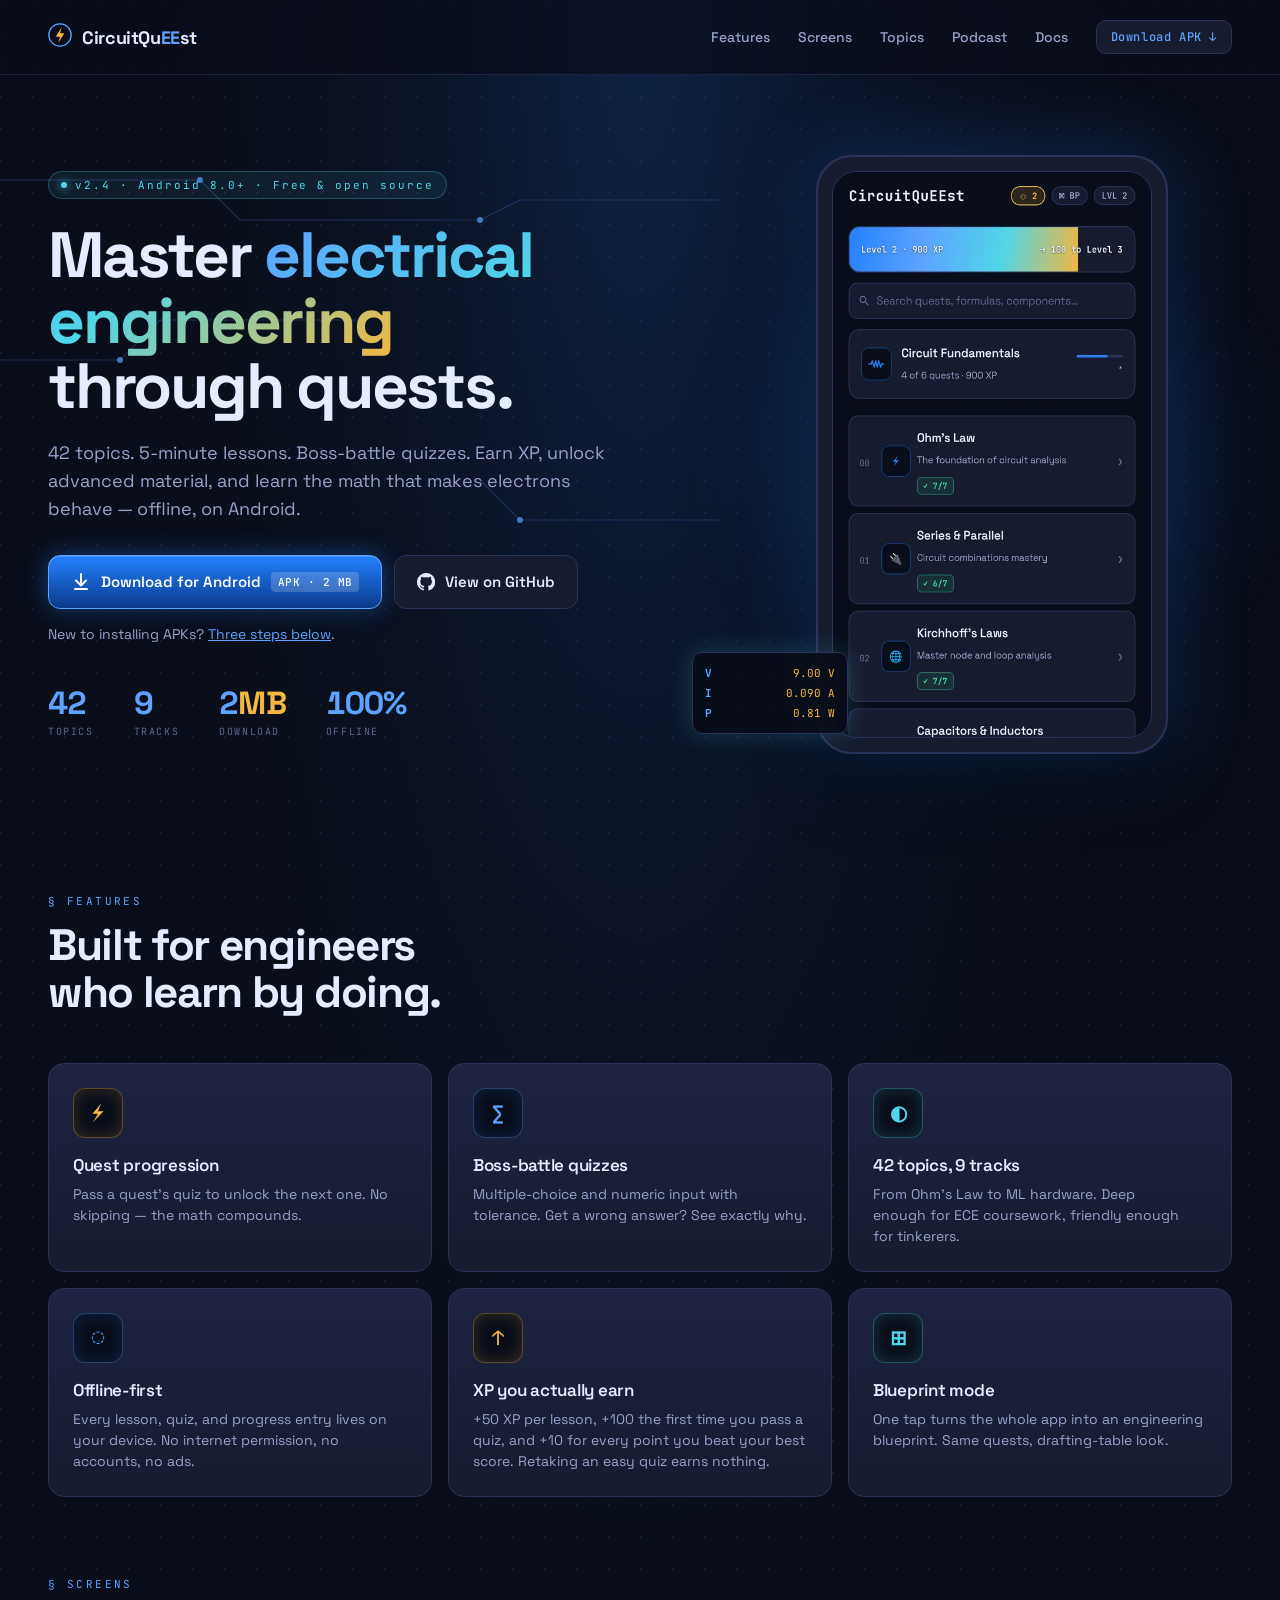
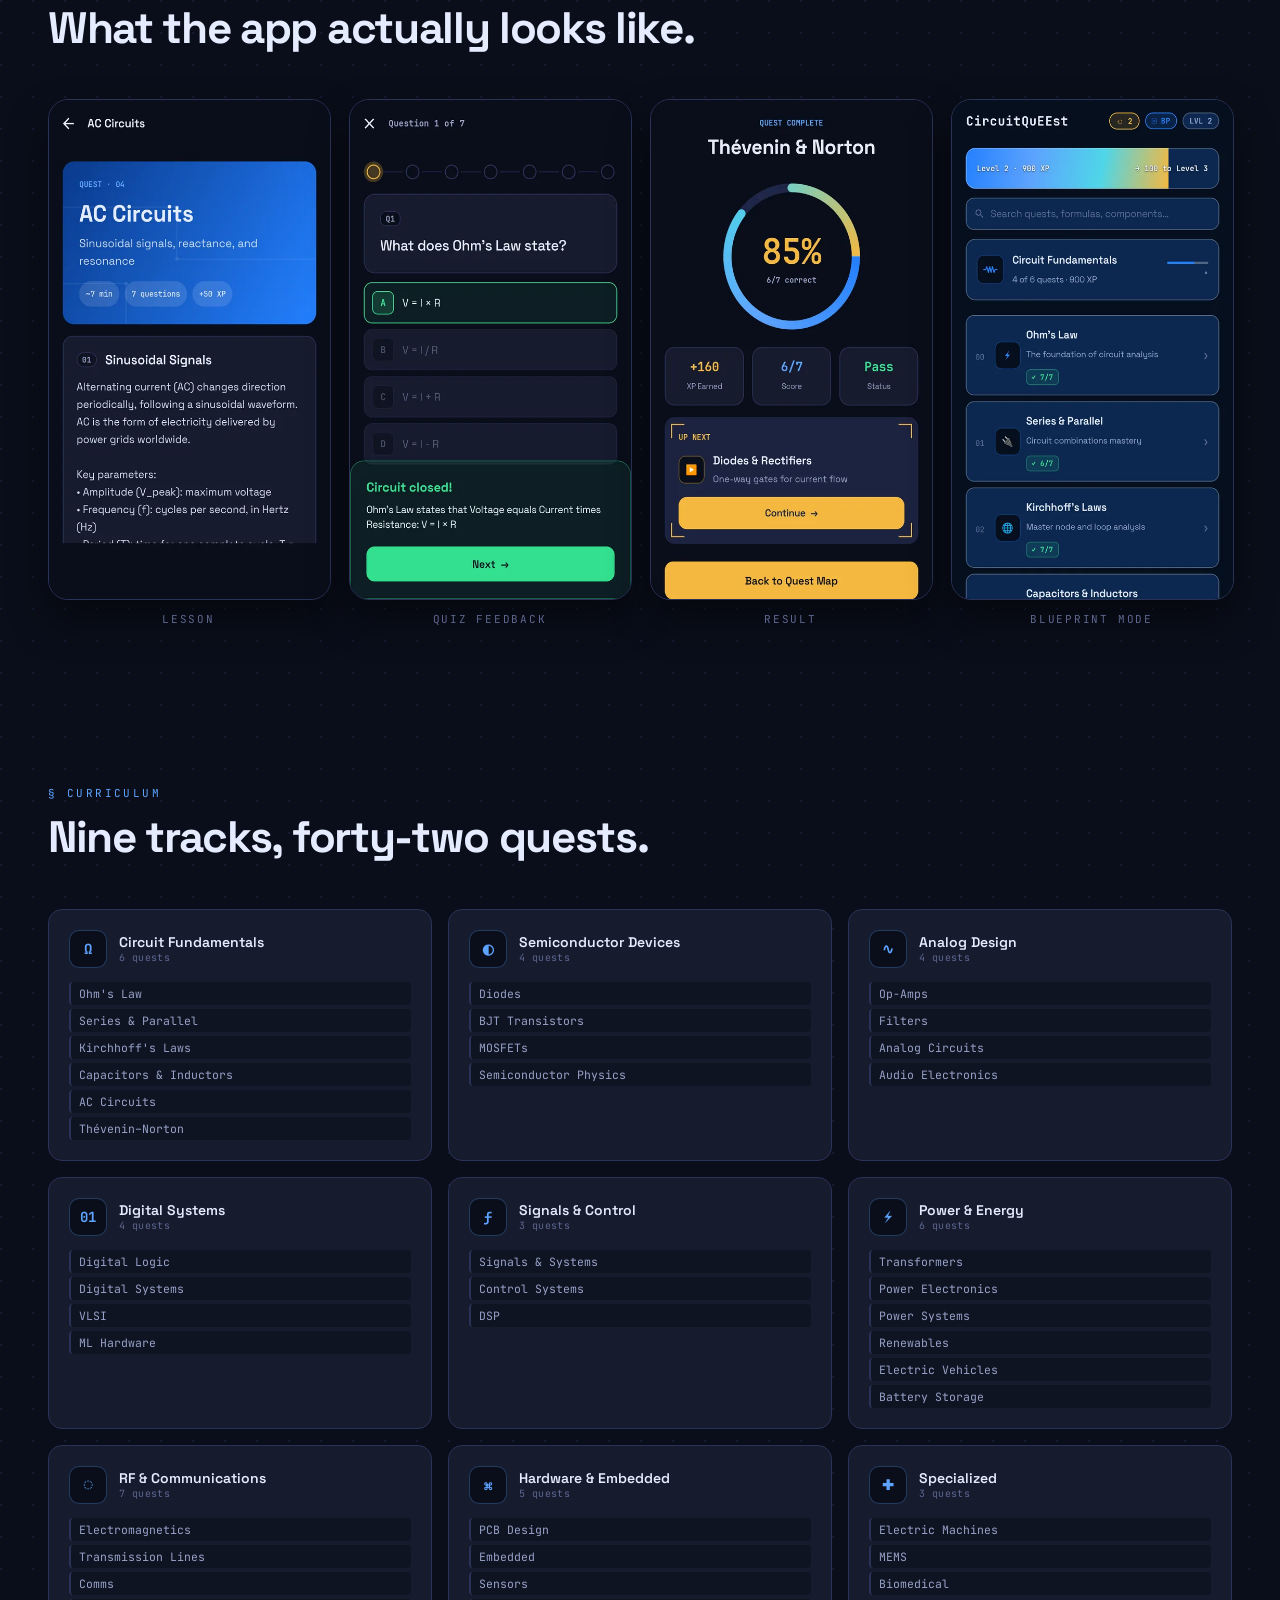
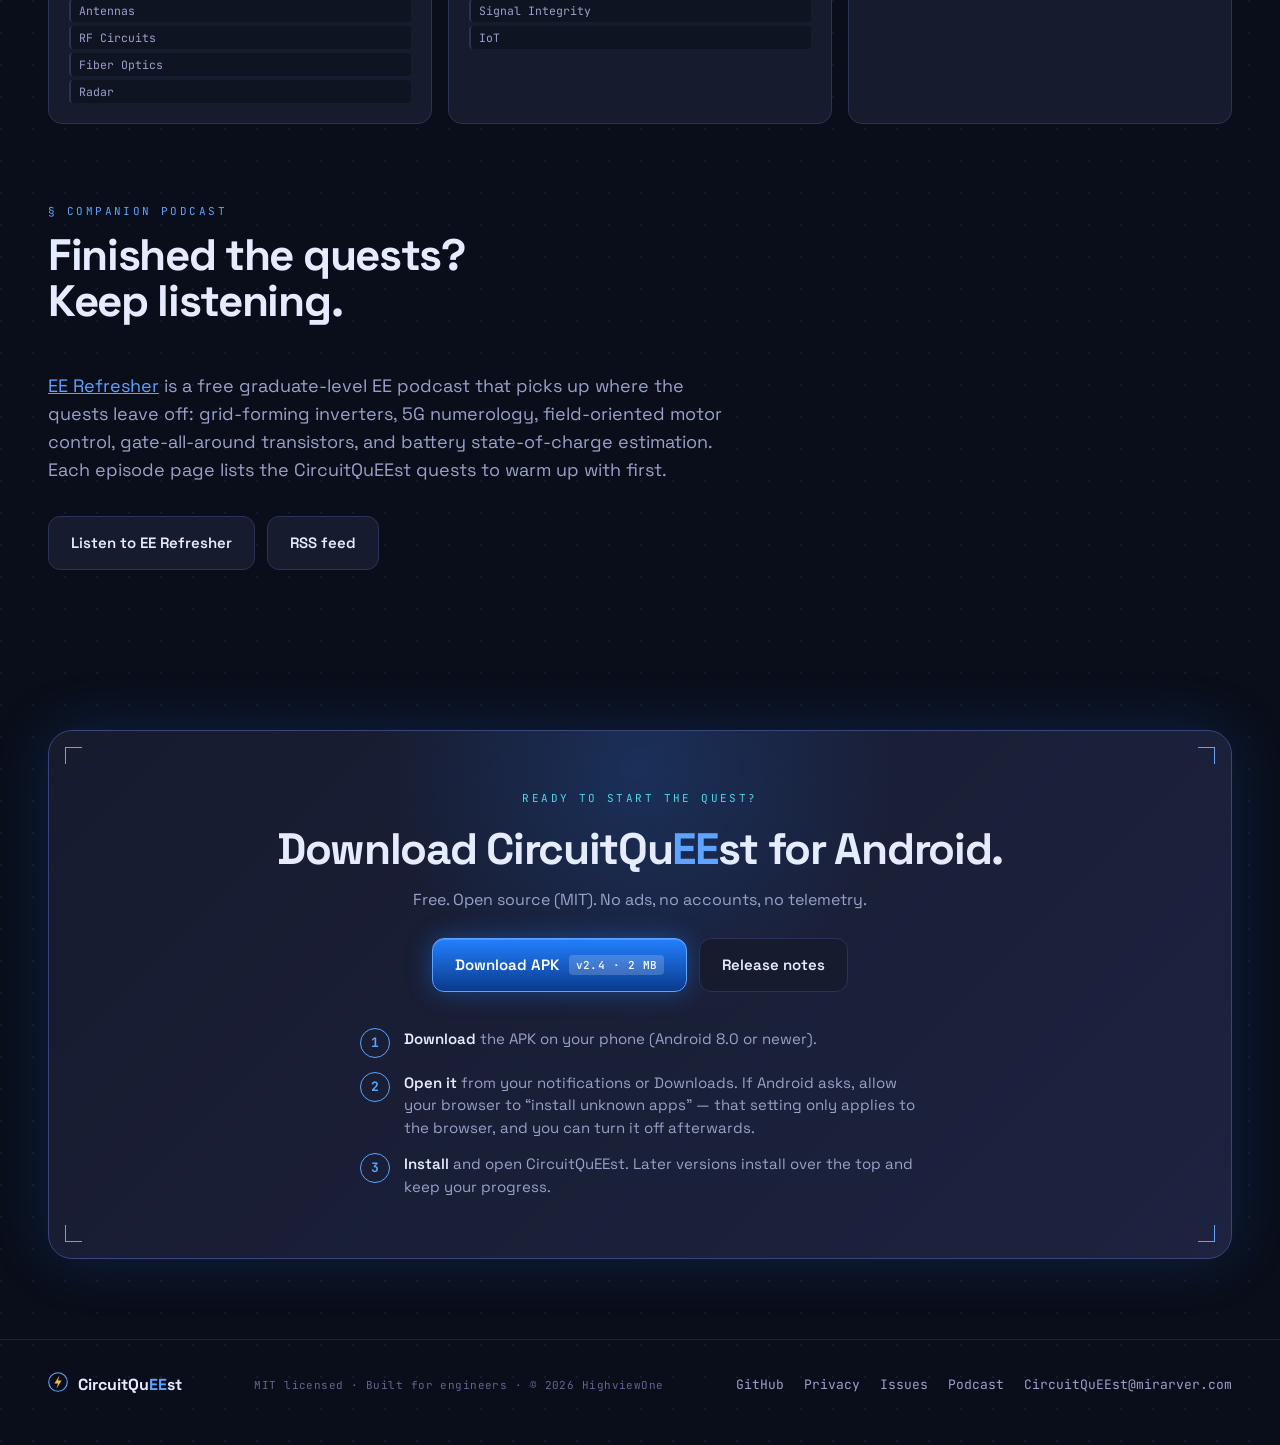
==== commit 724c0d75: "site: static landing page, honest claims, screenshots, install help, SEO basics - Replace the React " ====
--- a/docs/index.html
+++ b/docs/index.html
@@ -2,9 +2,26 @@
 <html lang="en">
 <head>
 <meta charset="UTF-8">
-<title>CircuitQueest — Master Electronics, One Quest at a Time</title>
+<title>CircuitQuEEst — Learn Electrical Engineering, One Quest at a Time</title>
 <meta name="viewport" content="width=device-width, initial-scale=1">
-<meta name="description" content="A gamified, offline-first Android app for learning electronics engineering. 42 quests across 9 disciplines, from Ohm's Law to RF circuits.">
+<meta name="description" content="A free, offline Android app for learning electrical engineering. 42 quests across 9 tracks, from Ohm's Law to RF circuits, with lessons, quizzes and XP.">
+<link rel="canonical" href="https://circuitquest.mirarver.com/">
+<meta name="theme-color" content="#0a0e1a">
+<link rel="icon" href="favicon.ico" sizes="48x48">
+<link rel="icon" href="img/icon-192.png" type="image/png" sizes="192x192">
+<link rel="apple-touch-icon" href="apple-touch-icon.png">
+
+<meta property="og:type" content="website">
+<meta property="og:site_name" content="CircuitQuEEst">
+<meta property="og:title" content="CircuitQuEEst — Learn electrical engineering, one quest at a time">
+<meta property="og:description" content="42 quests across 9 tracks, from Ohm's Law to RF circuits. Free, offline, no ads, no accounts. Android 8.0+.">
+<meta property="og:url" content="https://circuitquest.mirarver.com/">
+<meta property="og:image" content="https://circuitquest.mirarver.com/img/og-card.png">
+<meta property="og:image:width" content="1024">
+<meta property="og:image:height" content="500">
+<meta property="og:image:alt" content="CircuitQuEEst logo: Learn electrical engineering, one quest at a time. 42 topics, quizzes, XP, offline.">
+<meta name="twitter:card" content="summary_large_image">
+
 <link rel="preconnect" href="https://fonts.googleapis.com">
 <link rel="preconnect" href="https://fonts.gstatic.com" crossorigin>
 <link href="https://fonts.googleapis.com/css2?family=Space+Grotesk:wght@400;500;600;700;800&family=JetBrains+Mono:wght@400;500;600;700&display=swap" rel="stylesheet">
@@ -15,21 +32,264 @@
     --cq-mono: 'JetBrains Mono', 'Fira Code', monospace;
   }
   html, body { margin: 0; padding: 0; background: #0a0e1a; font-family: var(--cq-display); color: #e6ecff; }
+  html { scroll-behavior: smooth; }
 </style>
 </head>
 <body>
 
-<div id="root"></div>
-
-<script src="https://unpkg.com/react@18.3.1/umd/react.development.js" integrity="sha384-hD6/rw4ppMLGNu3tX5cjIb+uRZ7UkRJ6BPkLpg4hAu/6onKUg4lLsHAs9EBPT82L" crossorigin="anonymous"></script>
-<script src="https://unpkg.com/react-dom@18.3.1/umd/react-dom.development.js" integrity="sha384-u6aeetuaXnQ38mYT8rp6sbXaQe3NL9t+IBXmnYxwkUI2Hw4bsp2Wvmx4yRQF1uAm" crossorigin="anonymous"></script>
-<script src="https://unpkg.com/@babel/standalone@7.29.0/babel.min.js" integrity="sha384-m08KidiNqLdpJqLq95G/LEi8Qvjl/xUYll3QILypMoQ65QorJ9Lvtp2RXYGBFj1y" crossorigin="anonymous"></script>
-
-<script type="text/babel" src="landing.jsx"></script>
-
-<script type="text/babel" data-presets="env,react">
-  ReactDOM.createRoot(document.getElementById('root')).render(<LandingPage />);
-</script>
+<div class="lp">
+  <div class="lp__pcb" aria-hidden="true">
+    <svg width="100%" height="100%" preserveAspectRatio="xMidYMid slice">
+      <defs>
+        <pattern id="lp-grid" width="32" height="32" patternUnits="userSpaceOnUse">
+          <circle cx="1" cy="1" r="1" fill="#355397" opacity="0.25" />
+        </pattern>
+        <radialGradient id="lp-vig" cx="50%" cy="0%" r="80%">
+          <stop offset="0%" stop-color="#2480ff" stop-opacity="0.18" />
+          <stop offset="50%" stop-color="#0a0e1a" stop-opacity="0" />
+        </radialGradient>
+      </defs>
+      <rect width="100%" height="100%" fill="url(#lp-grid)" />
+      <rect width="100%" height="100%" fill="url(#lp-vig)" />
+      <g stroke="#355397" stroke-width="1.2" fill="none" opacity="0.45">
+        <path d="M 0 180 H 200 L 240 220 H 480 L 520 200 H 720" />
+        <path d="M 0 360 H 120 L 160 320 H 360" />
+        <path d="M 480 480 L 520 520 H 720" />
+      </g>
+      <g fill="#5da3ff" opacity="0.7">
+        <circle cx="200" cy="180" r="3" />
+        <circle cx="480" cy="220" r="3" />
+        <circle cx="120" cy="360" r="3" />
+        <circle cx="520" cy="520" r="3" />
+      </g>
+    </svg>
+  </div>
+
+  <header class="lp__nav">
+    <a class="lp__brand" href="./">
+      <span class="cq-brand__mark">
+        <svg viewBox="0 0 28 28" width="24" height="24" aria-hidden="true">
+          <circle cx="14" cy="14" r="13" fill="none" stroke="#5da3ff" stroke-width="1.5" />
+          <path d="M16 5 L9 16 H14 L12 23 L19 12 H14 Z" fill="#f4b840" />
+        </svg>
+      </span>
+      <span>CircuitQu<i>EE</i>st</span>
+    </a>
+    <nav class="lp__nav-links">
+      <a href="#features">Features</a>
+      <a href="#screens">Screens</a>
+      <a href="#topics">Topics</a>
+      <a href="#podcast">Podcast</a>
+      <a href="documentation.html">Docs</a>
+      <a href="#install" class="lp__nav-cta">Download APK ↓</a>
+    </nav>
+  </header>
+
+  <main>
+  <section class="lp__hero">
+    <div class="lp__hero-text">
+      <div class="lp__eyebrow">
+        <span class="lp__eyebrow-dot"></span>
+        v2.4 · Android 8.0+ · Free &amp; open source
+      </div>
+      <h1 class="lp__title">
+        Master <span class="lp__title-grad">electrical engineering</span> through quests.
+      </h1>
+      <p class="lp__sub">
+        42 topics. 5-minute lessons. Boss-battle quizzes. Earn XP, unlock advanced material, and
+        learn the math that makes electrons behave — offline, on Android.
+      </p>
+      <div class="lp__cta-row">
+        <a class="lp__btn lp__btn--primary" href="https://github.com/HighviewOne/CircuitQueest/releases/download/v2.4/CircuitQueest-v2.4.apk">
+          <svg width="20" height="20" viewBox="0 0 20 20" fill="none" aria-hidden="true">
+            <path d="M10 2 V13 M5 8.5 L10 13.5 L15 8.5 M4 17 H16" stroke="currentColor" stroke-width="2" stroke-linecap="round" stroke-linejoin="round" />
+          </svg>
+          Download for Android
+          <span class="lp__btn-meta">APK · 2 MB</span>
+        </a>
+        <a class="lp__btn lp__btn--ghost" href="https://github.com/HighviewOne/CircuitQueest">
+          <svg width="18" height="18" viewBox="0 0 18 18" fill="currentColor" aria-hidden="true"><path d="M9 0a9 9 0 0 0-2.85 17.54c.45.08.62-.2.62-.43v-1.7c-2.5.55-3.04-1.05-3.04-1.05-.4-1.05-1-1.32-1-1.32-.83-.57.06-.55.06-.55.92.07 1.4.94 1.4.94.82 1.4 2.14 1 2.66.76.08-.6.32-1 .58-1.23-2-.23-4.1-1-4.1-4.46 0-.98.35-1.78.92-2.4-.1-.23-.4-1.15.08-2.4 0 0 .76-.24 2.5.92a8.6 8.6 0 0 1 4.55 0c1.74-1.16 2.5-.92 2.5-.92.5 1.25.18 2.17.1 2.4.57.62.92 1.42.92 2.4 0 3.46-2.1 4.22-4.1 4.45.32.28.62.83.62 1.68v2.5c0 .24.17.52.62.43A9 9 0 0 0 9 0z"/></svg>
+          View on GitHub
+        </a>
+      </div>
+      <p class="lp__install-hint">New to installing APKs? <a href="#install">Three steps below</a>.</p>
+      <div class="lp__stats">
+        <div class="lp__stat"><div class="lp__stat-num">42</div><div class="lp__stat-lbl">Topics</div></div>
+        <div class="lp__stat"><div class="lp__stat-num">9</div><div class="lp__stat-lbl">Tracks</div></div>
+        <div class="lp__stat"><div class="lp__stat-num">2<i>MB</i></div><div class="lp__stat-lbl">Download</div></div>
+        <div class="lp__stat"><div class="lp__stat-num">100%</div><div class="lp__stat-lbl">Offline</div></div>
+      </div>
+    </div>
+
+    <div class="lp__hero-visual">
+      <div class="lp__phone-glow"></div>
+      <div class="lp__phone">
+        <img class="lp__phone-shot" src="img/1-quest-map.webp" width="540" height="960"
+             alt="The CircuitQuEEst quest map: XP bar at Level 2, search box, and the Circuit Fundamentals quests with scores like 7/7.">
+      </div>
+      <div class="lp__readout" aria-hidden="true">
+        <div class="lp__readout-row"><span>V</span><span>9.00 V</span></div>
+        <div class="lp__readout-row"><span>I</span><span>0.090 A</span></div>
+        <div class="lp__readout-row"><span>P</span><span>0.81 W</span></div>
+      </div>
+    </div>
+  </section>
+
+  <section id="features" class="lp__features">
+    <div class="lp__section-eyebrow">§ FEATURES</div>
+    <h2 class="lp__section-title">Built for engineers who learn by doing.</h2>
+    <div class="lp__feature-grid">
+      <div class="lp__feature">
+        <div class="lp__feature-glyph lp__feature-glyph--gold">⚡</div>
+        <h3>Quest progression</h3>
+        <p>Pass a quest's quiz to unlock the next one. No skipping — the math compounds.</p>
+      </div>
+      <div class="lp__feature">
+        <div class="lp__feature-glyph lp__feature-glyph--blue">∑</div>
+        <h3>Boss-battle quizzes</h3>
+        <p>Multiple-choice and numeric input with tolerance. Get a wrong answer? See exactly why.</p>
+      </div>
+      <div class="lp__feature">
+        <div class="lp__feature-glyph lp__feature-glyph--cyan">◐</div>
+        <h3>42 topics, 9 tracks</h3>
+        <p>From Ohm's Law to ML hardware. Deep enough for ECE coursework, friendly enough for tinkerers.</p>
+      </div>
+      <div class="lp__feature">
+        <div class="lp__feature-glyph lp__feature-glyph--blue">◌</div>
+        <h3>Offline-first</h3>
+        <p>Every lesson, quiz, and progress entry lives on your device. No internet permission, no accounts, no ads.</p>
+      </div>
+      <div class="lp__feature">
+        <div class="lp__feature-glyph lp__feature-glyph--gold">↑</div>
+        <h3>XP you actually earn</h3>
+        <p>+50 XP per lesson, +100 the first time you pass a quiz, and +10 for every point you beat your best score. Retaking an easy quiz earns nothing.</p>
+      </div>
+      <div class="lp__feature">
+        <div class="lp__feature-glyph lp__feature-glyph--cyan">⊞</div>
+        <h3>Blueprint mode</h3>
+        <p>One tap turns the whole app into an engineering blueprint. Same quests, drafting-table look.</p>
+      </div>
+    </div>
+  </section>
+
+  <section id="screens" class="lp__screens">
+    <div class="lp__section-eyebrow">§ SCREENS</div>
+    <h2 class="lp__section-title">What the app actually looks like.</h2>
+    <div class="lp__shot-strip">
+      <figure class="lp__shot">
+        <img src="img/2-lesson.webp" width="540" height="960" loading="lazy" alt="A lesson screen with a short explanation and formula.">
+        <figcaption>Lesson</figcaption>
+      </figure>
+      <figure class="lp__shot">
+        <img src="img/3-quiz-feedback.webp" width="540" height="960" loading="lazy" alt="A quiz question, 'What does Ohm's Law state?', answered correctly with the explanation 'Circuit closed!'.">
+        <figcaption>Quiz feedback</figcaption>
+      </figure>
+      <figure class="lp__shot">
+        <img src="img/4-result.webp" width="540" height="960" loading="lazy" alt="The result screen for Thévenin &amp; Norton: 85%, 6 of 7 correct, +160 XP, pass, with Diodes &amp; Rectifiers up next.">
+        <figcaption>Result</figcaption>
+      </figure>
+      <figure class="lp__shot">
+        <img src="img/6-blueprint.webp" width="540" height="960" loading="lazy" alt="The quest map in blueprint mode, drawn in blueprint blues.">
+        <figcaption>Blueprint mode</figcaption>
+      </figure>
+    </div>
+  </section>
+
+  <section id="topics" class="lp__topics">
+    <div class="lp__section-eyebrow">§ CURRICULUM</div>
+    <h2 class="lp__section-title">Nine tracks, forty-two quests.</h2>
+    <div class="lp__topic-grid">
+      <div class="lp__track">
+        <div class="lp__track-head"><span class="lp__track-glyph">Ω</span><div><div class="lp__track-name">Circuit Fundamentals</div><div class="lp__track-meta">6 quests</div></div></div>
+        <ul class="lp__track-topics"><li>Ohm's Law</li><li>Series &amp; Parallel</li><li>Kirchhoff's Laws</li><li>Capacitors &amp; Inductors</li><li>AC Circuits</li><li>Thévenin–Norton</li></ul>
+      </div>
+      <div class="lp__track">
+        <div class="lp__track-head"><span class="lp__track-glyph">◐</span><div><div class="lp__track-name">Semiconductor Devices</div><div class="lp__track-meta">4 quests</div></div></div>
+        <ul class="lp__track-topics"><li>Diodes</li><li>BJT Transistors</li><li>MOSFETs</li><li>Semiconductor Physics</li></ul>
+      </div>
+      <div class="lp__track">
+        <div class="lp__track-head"><span class="lp__track-glyph">∿</span><div><div class="lp__track-name">Analog Design</div><div class="lp__track-meta">4 quests</div></div></div>
+        <ul class="lp__track-topics"><li>Op-Amps</li><li>Filters</li><li>Analog Circuits</li><li>Audio Electronics</li></ul>
+      </div>
+      <div class="lp__track">
+        <div class="lp__track-head"><span class="lp__track-glyph">01</span><div><div class="lp__track-name">Digital Systems</div><div class="lp__track-meta">4 quests</div></div></div>
+        <ul class="lp__track-topics"><li>Digital Logic</li><li>Digital Systems</li><li>VLSI</li><li>ML Hardware</li></ul>
+      </div>
+      <div class="lp__track">
+        <div class="lp__track-head"><span class="lp__track-glyph">ƒ</span><div><div class="lp__track-name">Signals &amp; Control</div><div class="lp__track-meta">3 quests</div></div></div>
+        <ul class="lp__track-topics"><li>Signals &amp; Systems</li><li>Control Systems</li><li>DSP</li></ul>
+      </div>
+      <div class="lp__track">
+        <div class="lp__track-head"><span class="lp__track-glyph">⚡</span><div><div class="lp__track-name">Power &amp; Energy</div><div class="lp__track-meta">6 quests</div></div></div>
+        <ul class="lp__track-topics"><li>Transformers</li><li>Power Electronics</li><li>Power Systems</li><li>Renewables</li><li>Electric Vehicles</li><li>Battery Storage</li></ul>
+      </div>
+      <div class="lp__track">
+        <div class="lp__track-head"><span class="lp__track-glyph">◌</span><div><div class="lp__track-name">RF &amp; Communications</div><div class="lp__track-meta">7 quests</div></div></div>
+        <ul class="lp__track-topics"><li>Electromagnetics</li><li>Transmission Lines</li><li>Comms</li><li>Antennas</li><li>RF Circuits</li><li>Fiber Optics</li><li>Radar</li></ul>
+      </div>
+      <div class="lp__track">
+        <div class="lp__track-head"><span class="lp__track-glyph">⌘</span><div><div class="lp__track-name">Hardware &amp; Embedded</div><div class="lp__track-meta">5 quests</div></div></div>
+        <ul class="lp__track-topics"><li>PCB Design</li><li>Embedded</li><li>Sensors</li><li>Signal Integrity</li><li>IoT</li></ul>
+      </div>
+      <div class="lp__track">
+        <div class="lp__track-head"><span class="lp__track-glyph">✚</span><div><div class="lp__track-name">Specialized</div><div class="lp__track-meta">3 quests</div></div></div>
+        <ul class="lp__track-topics"><li>Electric Machines</li><li>MEMS</li><li>Biomedical</li></ul>
+      </div>
+    </div>
+  </section>
+
+  <section id="podcast" class="lp__podcast">
+    <div class="lp__section-eyebrow">§ COMPANION PODCAST</div>
+    <h2 class="lp__section-title">Finished the quests? Keep listening.</h2>
+    <p class="lp__sub">
+      <a href="https://eerefresher.mirarver.com/">EE Refresher</a> is a free graduate-level EE podcast
+      that picks up where the quests leave off: grid-forming inverters, 5G numerology, field-oriented
+      motor control, gate-all-around transistors, and battery state-of-charge estimation. Each episode
+      page lists the CircuitQuEEst quests to warm up with first.
+    </p>
+    <div class="lp__cta-row">
+      <a class="lp__btn lp__btn--ghost" href="https://eerefresher.mirarver.com/">Listen to EE Refresher</a>
+      <a class="lp__btn lp__btn--ghost" href="https://eerefresher.mirarver.com/feed.xml">RSS feed</a>
+    </div>
+  </section>
+
+  <section id="install" class="lp__cta">
+    <div class="lp__cta-card">
+      <div class="lp__cta-corners"><i></i><i></i><i></i><i></i></div>
+      <div class="lp__cta-eyebrow">READY TO START THE QUEST?</div>
+      <h2>Download CircuitQu<i>EE</i>st for Android.</h2>
+      <p>Free. Open source (MIT). No ads, no accounts, no telemetry.</p>
+      <div class="lp__cta-row">
+        <a class="lp__btn lp__btn--primary" href="https://github.com/HighviewOne/CircuitQueest/releases/download/v2.4/CircuitQueest-v2.4.apk">Download APK <span class="lp__btn-meta">v2.4 · 2 MB</span></a>
+        <a class="lp__btn lp__btn--ghost" href="https://github.com/HighviewOne/CircuitQueest/releases/latest">Release notes</a>
+      </div>
+      <ol class="lp__steps">
+        <li><span><b>Download</b> the APK on your phone (Android 8.0 or newer).</span></li>
+        <li><span><b>Open it</b> from your notifications or Downloads. If Android asks, allow your browser to
+          “install unknown apps” — that setting only applies to the browser, and you can turn it off afterwards.</span></li>
+        <li><span><b>Install</b> and open CircuitQuEEst. Later versions install over the top and keep your progress.</span></li>
+      </ol>
+    </div>
+  </section>
+  </main>
+
+  <footer class="lp__footer">
+    <div class="lp__footer-brand">
+      <span class="cq-brand__mark">
+        <svg viewBox="0 0 28 28" width="20" height="20" aria-hidden="true">
+          <circle cx="14" cy="14" r="13" fill="none" stroke="#5da3ff" stroke-width="1.5" />
+          <path d="M16 5 L9 16 H14 L12 23 L19 12 H14 Z" fill="#f4b840" />
+        </svg>
+      </span>
+      <span>CircuitQu<i>EE</i>st</span>
+    </div>
+    <div class="lp__footer-text">MIT licensed · Built for engineers · © 2026 HighviewOne</div>
+    <div class="lp__footer-links">
+      <a href="https://github.com/HighviewOne/CircuitQueest">GitHub</a><a href="privacy.html">Privacy</a><a href="https://github.com/HighviewOne/CircuitQueest/issues">Issues</a>
+      <a href="https://eerefresher.mirarver.com/">Podcast</a><a href="mailto:CircuitQuEEst@mirarver.com">CircuitQuEEst@mirarver.com</a>
+    </div>
+  </footer>
+</div>
 
 </body>
 </html>
--- a/docs/landing.css
+++ b/docs/landing.css
@@ -27,6 +27,7 @@
 }
 .lp__brand {
   display: flex; align-items: center; gap: 10px;
+  color: inherit; text-decoration: none;
   font-size: 18px; font-weight: 700; letter-spacing: -0.02em;
 }
 .lp__brand i { color: #5da3ff; font-style: normal; }
@@ -82,6 +83,10 @@
   background: #4fd6e8;
   box-shadow: 0 0 8px #4fd6e8;
   animation: cq-pulse 2s ease-in-out infinite;
+}
+@keyframes cq-pulse {
+  0%, 100% { opacity: 1; }
+  50% { opacity: 0.35; }
 }
 
 .lp__title {
@@ -146,6 +151,13 @@
   font-weight: 500;
 }
 
+.lp__install-hint {
+  margin: -32px 0 40px;
+  font-size: 14px;
+  color: #98a2c8;
+}
+.lp__install-hint a { color: #5da3ff; }
+
 .lp__stats { display: flex; gap: 40px; flex-wrap: wrap; }
 .lp__stat-num {
   font-size: 32px;
@@ -180,7 +192,6 @@
 }
 .lp__phone {
   width: 320px;
-  height: 600px;
   background: #161b2e;
   border: 2px solid #2a3258;
   border-radius: 36px;
@@ -188,121 +199,17 @@
   position: relative;
   box-shadow: 0 0 80px rgba(36,128,255,0.25), 0 30px 60px rgba(0,0,0,0.6);
 }
-.lp__phone-notch {
-  width: 80px; height: 6px;
-  background: #2a3258;
-  border-radius: 4px;
-  margin: 0 auto 14px;
-}
-.lp__phone-screen {
-  background: #0a0e1a;
-  border: 1px solid #2a3258;
+
+
+/* Real screenshot inside the phone frame */
+.lp__phone-shot {
+  display: block;
+  width: 100%;
+  height: auto;
   border-radius: 24px;
-  padding: 16px;
-  height: calc(100% - 20px);
-  display: flex;
-  flex-direction: column;
-  gap: 10px;
-}
-.lp__phone-bar {
-  display: flex;
-  justify-content: space-between;
-  align-items: baseline;
-  font-size: 14px;
-  font-weight: 700;
-  letter-spacing: -0.02em;
-  margin-bottom: 4px;
-}
-.lp__phone-bar i { font-style: normal; }
-.lp__phone-xp-label {
-  font-family: var(--cq-mono);
-  font-size: 10px;
-  color: #f4b840;
-  letter-spacing: 0.04em;
-  font-weight: 600;
-}
-.lp__phone-xp {
-  height: 8px;
-  background: #1f2647;
-  border-radius: 4px;
-  border: 1px solid #2a3258;
-  overflow: hidden;
-  position: relative;
-  margin-bottom: 8px;
-}
-.lp__phone-xp-fill {
-  width: 82%;
-  height: 100%;
-  background: linear-gradient(90deg, #2480ff, #4fd6e8, #f4b840);
-  border-radius: 3px;
-  box-shadow: 0 0 12px #4fd6e8;
-  animation: lp-fill 2s cubic-bezier(.2,.8,.2,1) forwards;
-}
-@keyframes lp-fill {
-  from { width: 0; }
-  to { width: 82%; }
-}
-.lp__phone-eyebrow {
-  font-family: var(--cq-mono);
-  font-size: 9px;
-  letter-spacing: 0.18em;
-  color: #5d678f;
-  margin: 4px 0 4px;
-}
-
-.lp__phone-card {
-  display: flex;
-  align-items: center;
-  gap: 10px;
-  padding: 12px;
-  background: linear-gradient(180deg, #1d2340, #161b2e);
-  border: 1px solid #2a3258;
-  border-radius: 12px;
-  position: relative;
-}
-.lp__phone-glyph {
-  width: 38px; height: 38px;
-  border-radius: 10px;
-  background: #0a0e1a;
-  border: 1px solid #2a3258;
-  display: flex; align-items: center; justify-content: center;
-  font-family: var(--cq-mono);
-  font-size: 11px;
-  font-weight: 700;
-  color: #5da3ff;
-  flex-shrink: 0;
-}
-.lp__phone-glyph--gold { color: #f4b840; border-color: rgba(244,184,64,0.4); }
-.lp__phone-title { font-size: 13px; font-weight: 600; }
-.lp__phone-sub { font-size: 11px; color: #98a2c8; font-family: var(--cq-mono); margin-top: 2px; }
-.lp__phone-status {
-  font-family: var(--cq-mono);
-  font-size: 10px;
-  color: #f4b840;
-  margin-top: 4px;
-  letter-spacing: 0.04em;
-}
-.lp__phone-card--current {
-  border-color: #f4b840;
-  box-shadow: 0 0 20px rgba(244,184,64,0.18);
-}
-.lp__phone-card--done .lp__phone-glyph { color: #34e090; border-color: rgba(52,224,144,0.3); }
-.lp__phone-check {
-  margin-left: auto;
-  width: 22px; height: 22px;
-  border-radius: 50%;
-  background: #34e090;
-  color: #0a0e1a;
-  display: flex; align-items: center; justify-content: center;
-  font-size: 12px; font-weight: 700;
-  box-shadow: 0 0 12px #34e090;
-}
-.lp__phone-card--locked {
-  opacity: 0.5;
-  border-style: dashed;
-  background: #0f1422;
-}
-.lp__phone-card--locked .lp__phone-glyph { opacity: 0.5; }
+  border: 1px solid #2a3258;
+  box-sizing: border-box;
+}
 
 /* Readout */
 .lp__readout {
@@ -326,7 +233,7 @@
 .lp__readout-row span:last-child { color: #f4b840; font-variant-numeric: tabular-nums; }
 
 /* Sections */
-.lp__features, .lp__topics, .lp__cta {
+.lp__features, .lp__screens, .lp__topics, .lp__podcast, .lp__cta {
   max-width: 1200px;
   margin: 0 auto;
   padding: 80px 48px;
@@ -388,6 +295,32 @@
   color: #98a2c8;
   margin: 0;
   text-wrap: pretty;
+}
+
+/* Screenshots */
+.lp__screens { padding-top: 0; }
+.lp__shot-strip {
+  display: grid;
+  grid-template-columns: repeat(4, 1fr);
+  gap: 20px;
+}
+.lp__shot { margin: 0; }
+.lp__shot img {
+  display: block;
+  width: 100%;
+  height: auto;
+  border-radius: 20px;
+  border: 1px solid #2a3258;
+  box-shadow: 0 20px 40px rgba(0,0,0,0.45);
+}
+.lp__shot figcaption {
+  font-family: var(--cq-mono);
+  font-size: 11px;
+  letter-spacing: 0.16em;
+  text-transform: uppercase;
+  color: #5d678f;
+  margin-top: 12px;
+  text-align: center;
 }
 
 /* Topics */
@@ -491,6 +424,39 @@
   margin-bottom: 0;
   position: relative;
 }
+.lp__steps {
+  position: relative;
+  max-width: 560px;
+  margin: 36px auto 0;
+  padding: 0;
+  list-style: none;
+  counter-reset: step;
+  text-align: left;
+  display: flex;
+  flex-direction: column;
+  gap: 14px;
+}
+.lp__steps li {
+  counter-increment: step;
+  display: flex;
+  gap: 14px;
+  font-size: 15px;
+  line-height: 1.5;
+  color: #98a2c8;
+}
+.lp__steps li::before {
+  content: counter(step);
+  flex-shrink: 0;
+  width: 28px; height: 28px;
+  border-radius: 50%;
+  border: 1px solid #5da3ff;
+  color: #5da3ff;
+  font-family: var(--cq-mono);
+  font-size: 13px;
+  font-weight: 700;
+  display: flex; align-items: center; justify-content: center;
+}
+.lp__steps b { color: #e6ecff; font-weight: 600; }
 
 /* Footer */
 .lp__footer {
@@ -507,7 +473,11 @@
 .lp__footer-brand { display: flex; align-items: center; gap: 10px; font-weight: 700; }
 .lp__footer-brand i { color: #5da3ff; font-style: normal; }
 .lp__footer-text { font-family: var(--cq-mono); font-size: 11px; color: #5d678f; letter-spacing: 0.04em; }
-.lp__footer-links { display: flex; gap: 20px; }
+.lp__podcast { padding-top: 0; }
+.lp__podcast .lp__sub { max-width: 700px; }
+.lp__podcast .lp__sub a { color: #5da3ff; }
+.lp__podcast .lp__cta-row { margin-bottom: 0; }
+.lp__footer-links { display: flex; gap: 20px; flex-wrap: wrap; }
 .lp__footer-links a {
   color: #98a2c8;
   text-decoration: none;
@@ -517,7 +487,36 @@
 .lp__footer-links a:hover { color: #5da3ff; }
 
 @media (max-width: 980px) {
-  .lp__hero { grid-template-columns: 1fr; }
+  .lp__hero { grid-template-columns: minmax(0, 1fr); }
   .lp__title { font-size: 44px; }
-  .lp__feature-grid, .lp__topic-grid { grid-template-columns: repeat(2, 1fr); }
-}
+  .lp__feature-grid, .lp__topic-grid, .lp__shot-strip { grid-template-columns: repeat(2, 1fr); }
+}
+
+/* Phones: the desktop 48px gutters and 44–64px headings don't fit, and the nav
+   pushed the Download button off-screen. */
+@media (max-width: 600px) {
+  .lp__nav { padding: 14px 16px; gap: 12px; }
+  .lp__nav-links a:not(.lp__nav-cta) { display: none; }
+  .lp__nav-cta { padding: 7px 10px; letter-spacing: 0; white-space: nowrap; }
+  .lp__btn, .lp__btn-meta { white-space: nowrap; }
+  .lp__hero { padding: 48px 16px 40px; gap: 48px; }
+  .lp__eyebrow { max-width: 100%; box-sizing: border-box; letter-spacing: 0.1em; }
+  .lp__title { font-size: 40px; }
+  .lp__sub { font-size: 16px; }
+  .lp__phone { width: min(320px, 100%); box-sizing: border-box; }
+  .lp__readout { left: -8px; }
+  .lp__install-hint { margin: -36px 0 32px; }
+  .lp__stats { gap: 24px; }
+  .lp__shot-strip { gap: 12px; }
+  .lp__features, .lp__screens, .lp__topics, .lp__podcast, .lp__cta { padding-left: 16px; padding-right: 16px; }
+  .lp__features, .lp__topics, .lp__cta { padding-top: 56px; padding-bottom: 56px; }
+  .lp__section-title { font-size: 32px; margin-bottom: 32px; }
+  .lp__feature-grid, .lp__topic-grid { grid-template-columns: 1fr; }
+  .lp__cta-card { padding: 40px 20px; }
+  .lp__cta-card h2 { font-size: 30px; line-height: 1.15; }
+  .lp__steps li { font-size: 14px; }
+  .lp__footer { padding: 28px 16px 40px; }
+}
+@media (max-width: 359px) {
+  .lp__btn-meta { display: none; }
+}
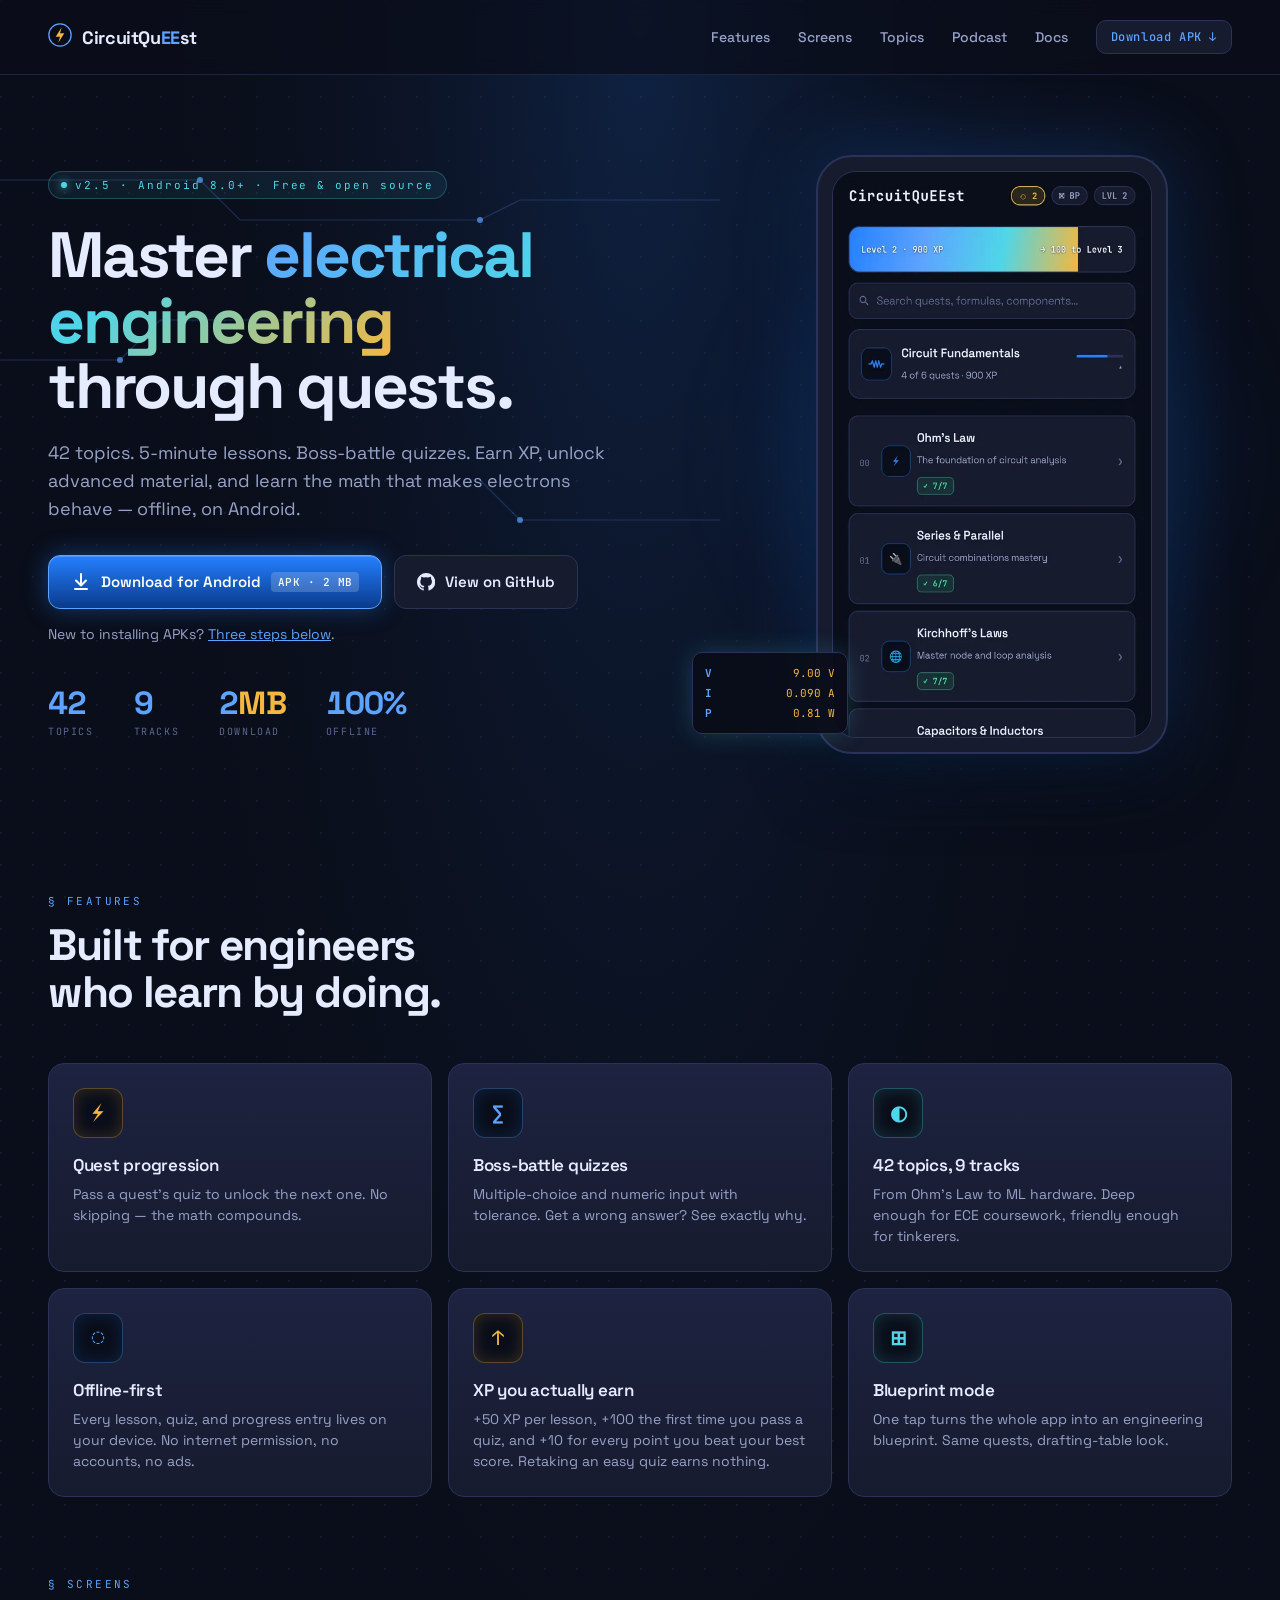
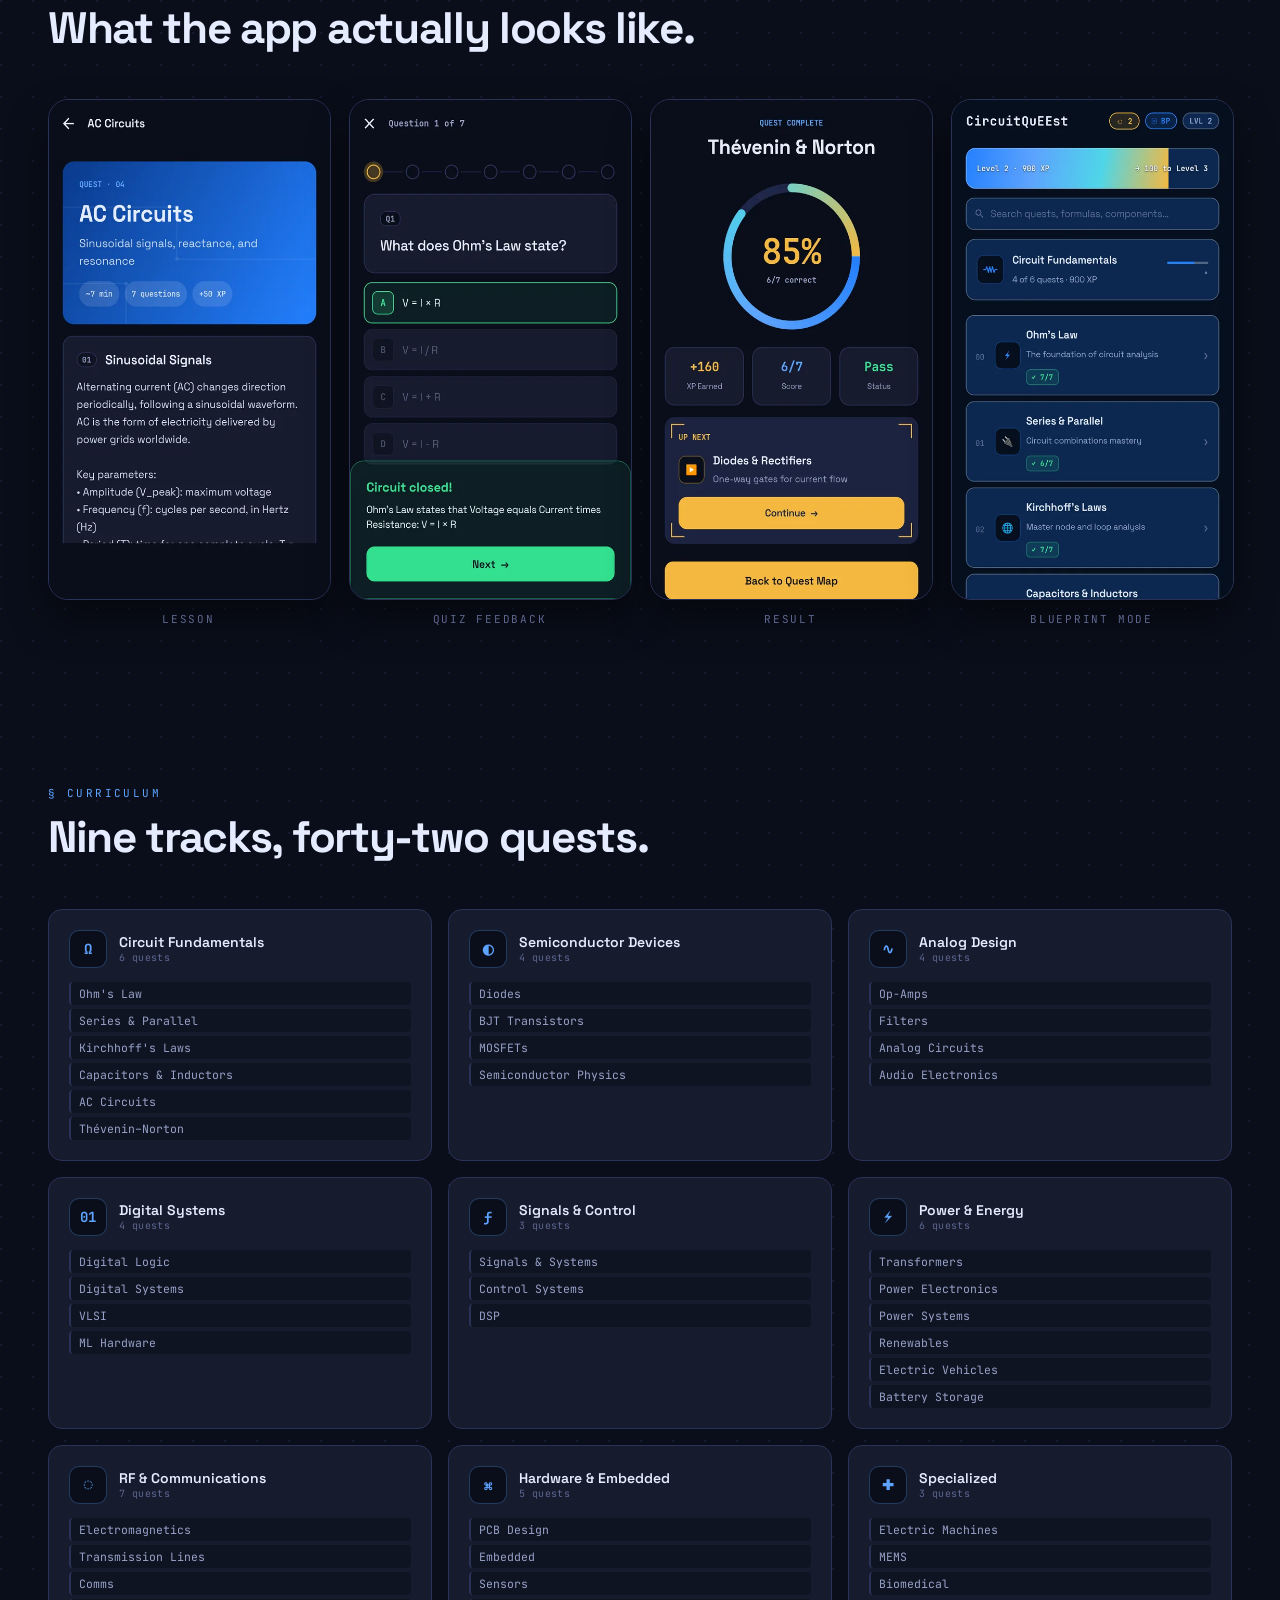
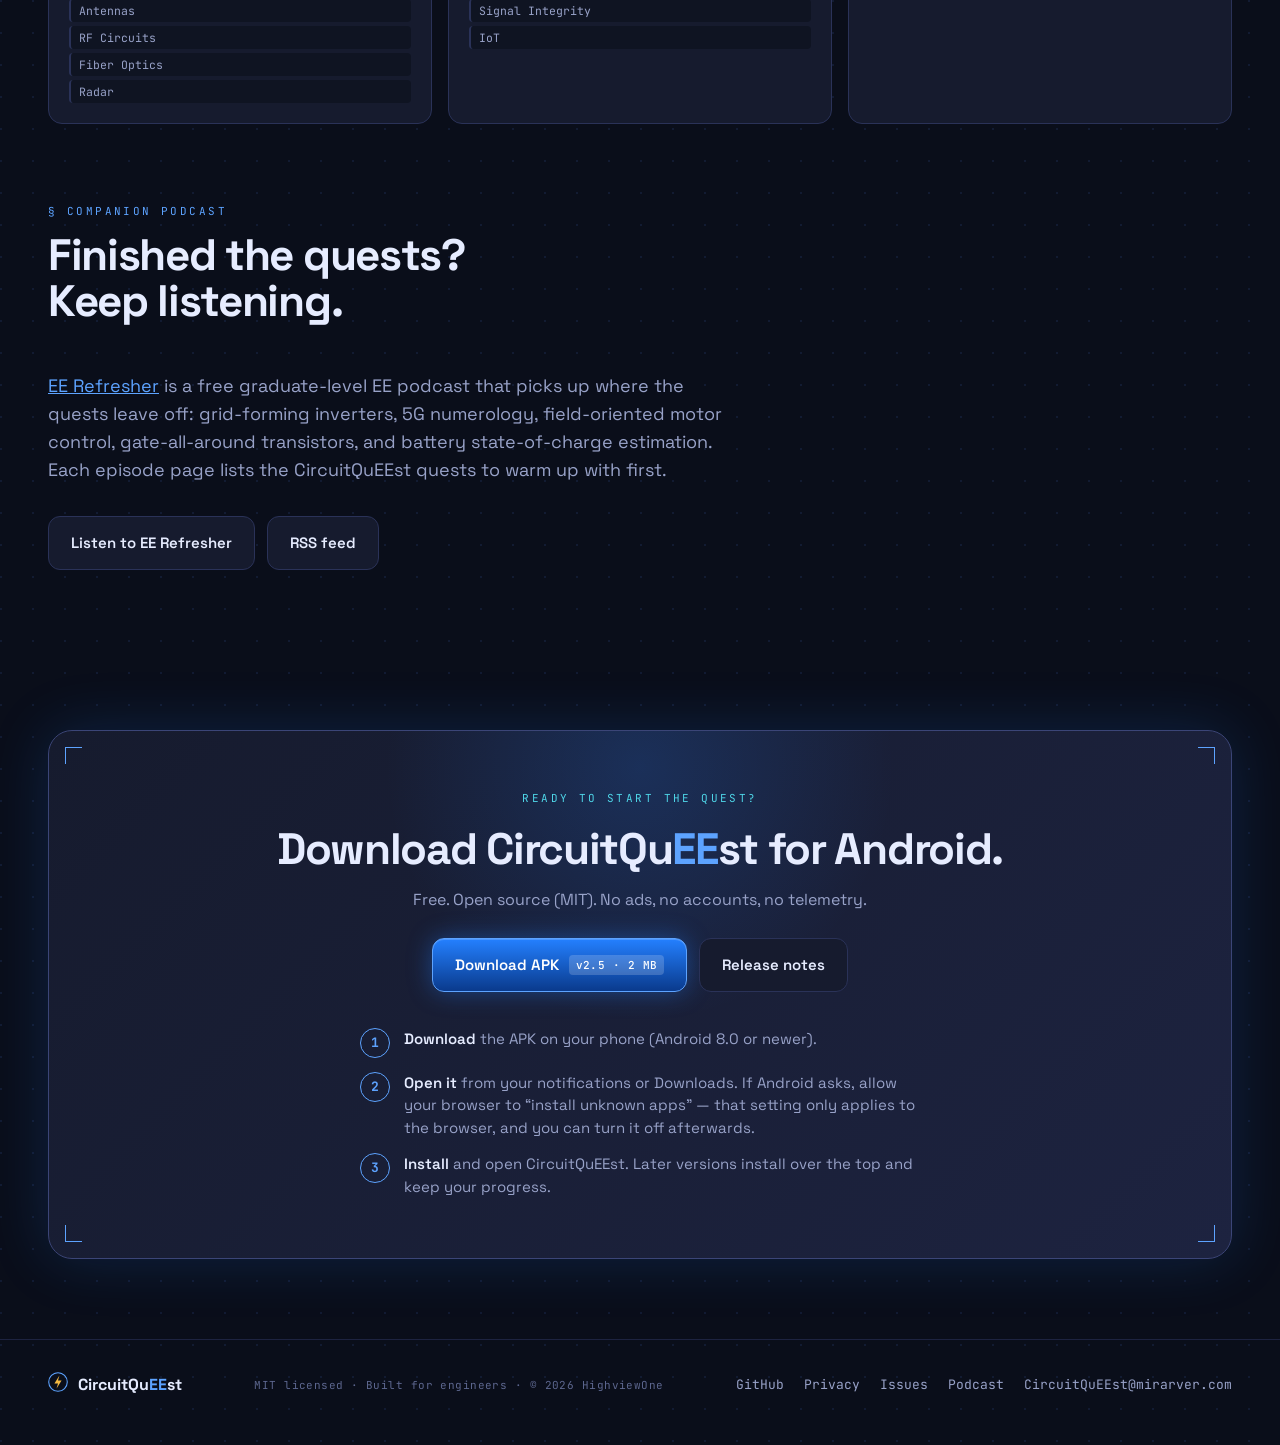
==== commit 794feaae: "site: point landing page at v2.5; release date Co-Authored-By: Claude Opus 5.5 <noreply@anthropic.co" ====
--- a/docs/index.html
+++ b/docs/index.html
@@ -90,7 +90,7 @@
     <div class="lp__hero-text">
       <div class="lp__eyebrow">
         <span class="lp__eyebrow-dot"></span>
-        v2.4 · Android 8.0+ · Free &amp; open source
+        v2.5 · Android 8.0+ · Free &amp; open source
       </div>
       <h1 class="lp__title">
         Master <span class="lp__title-grad">electrical engineering</span> through quests.
@@ -100,7 +100,7 @@
         learn the math that makes electrons behave — offline, on Android.
       </p>
       <div class="lp__cta-row">
-        <a class="lp__btn lp__btn--primary" href="https://github.com/HighviewOne/CircuitQueest/releases/download/v2.4/CircuitQueest-v2.4.apk">
+        <a class="lp__btn lp__btn--primary" href="https://github.com/HighviewOne/CircuitQueest/releases/download/v2.5/CircuitQueest-v2.5.apk">
           <svg width="20" height="20" viewBox="0 0 20 20" fill="none" aria-hidden="true">
             <path d="M10 2 V13 M5 8.5 L10 13.5 L15 8.5 M4 17 H16" stroke="currentColor" stroke-width="2" stroke-linecap="round" stroke-linejoin="round" />
           </svg>
@@ -260,7 +260,7 @@
       <h2>Download CircuitQu<i>EE</i>st for Android.</h2>
       <p>Free. Open source (MIT). No ads, no accounts, no telemetry.</p>
       <div class="lp__cta-row">
-        <a class="lp__btn lp__btn--primary" href="https://github.com/HighviewOne/CircuitQueest/releases/download/v2.4/CircuitQueest-v2.4.apk">Download APK <span class="lp__btn-meta">v2.4 · 2 MB</span></a>
+        <a class="lp__btn lp__btn--primary" href="https://github.com/HighviewOne/CircuitQueest/releases/download/v2.5/CircuitQueest-v2.5.apk">Download APK <span class="lp__btn-meta">v2.5 · 2 MB</span></a>
         <a class="lp__btn lp__btn--ghost" href="https://github.com/HighviewOne/CircuitQueest/releases/latest">Release notes</a>
       </div>
       <ol class="lp__steps">
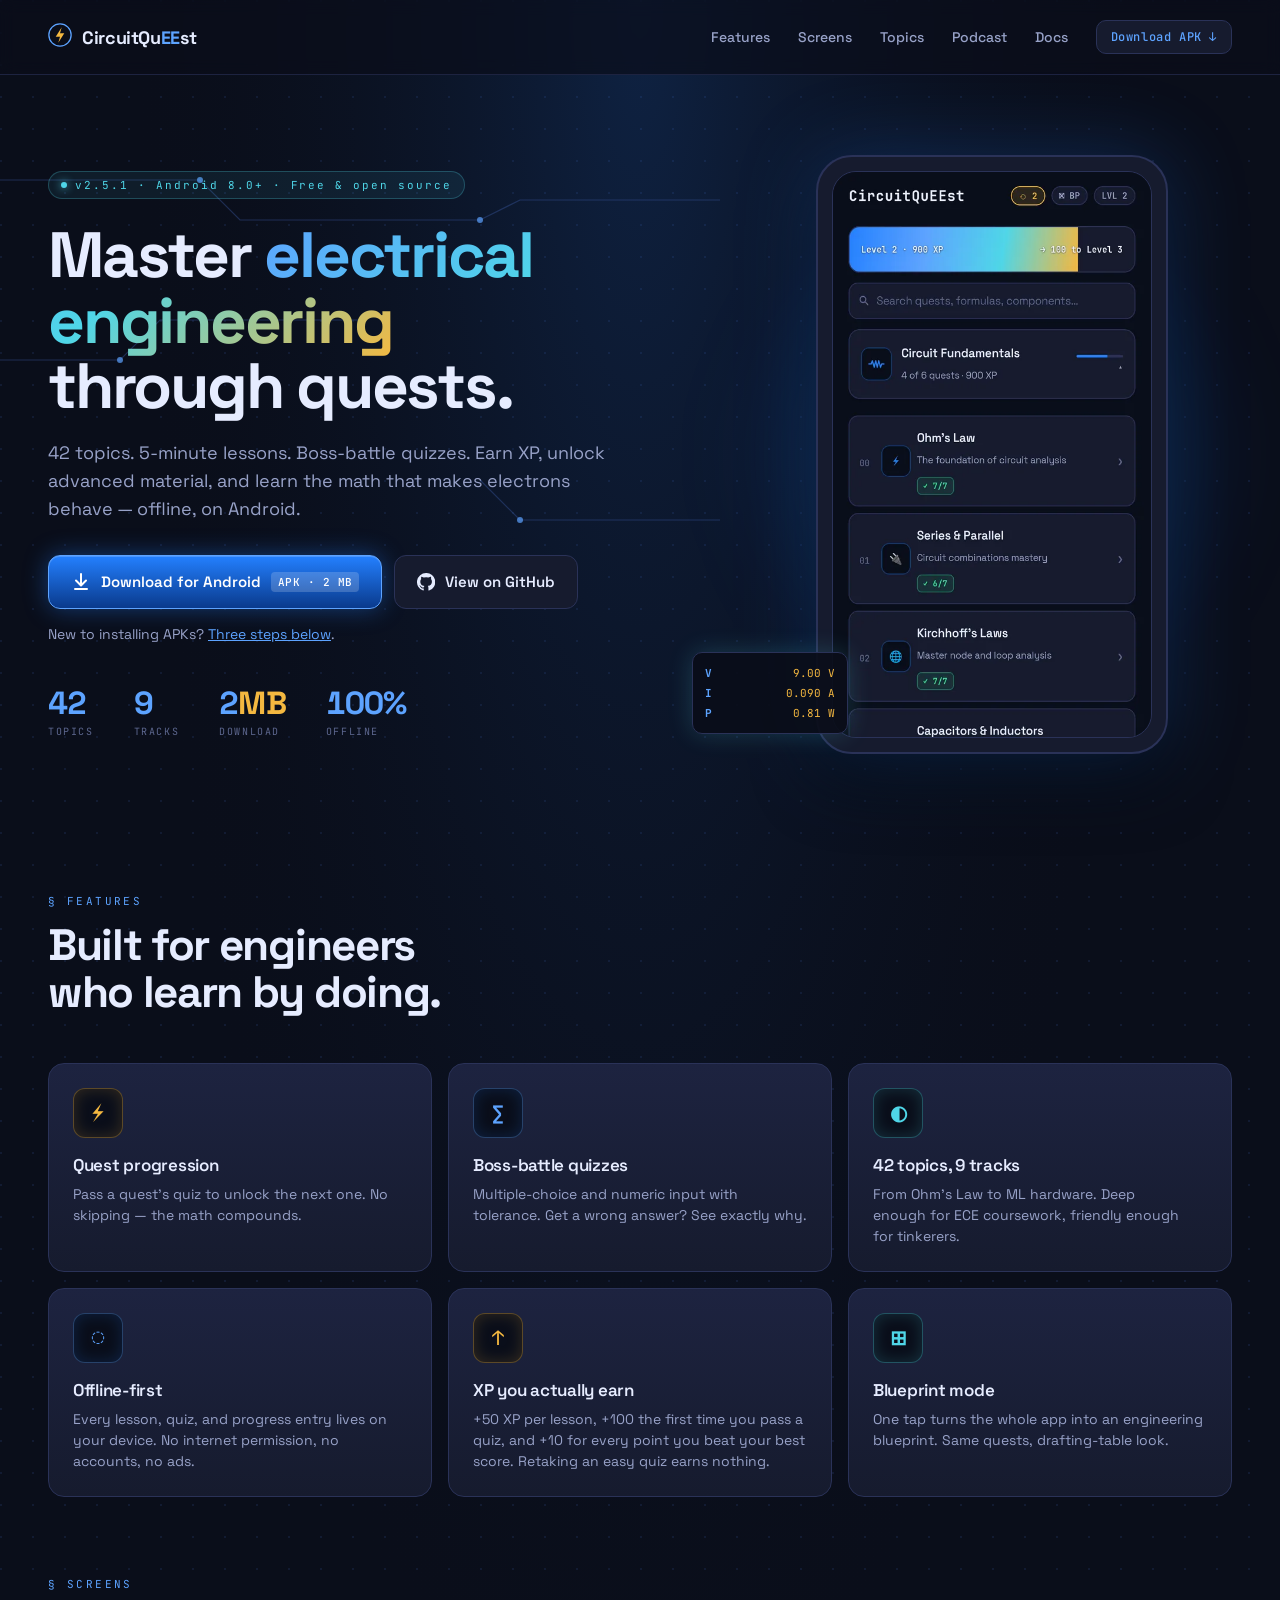
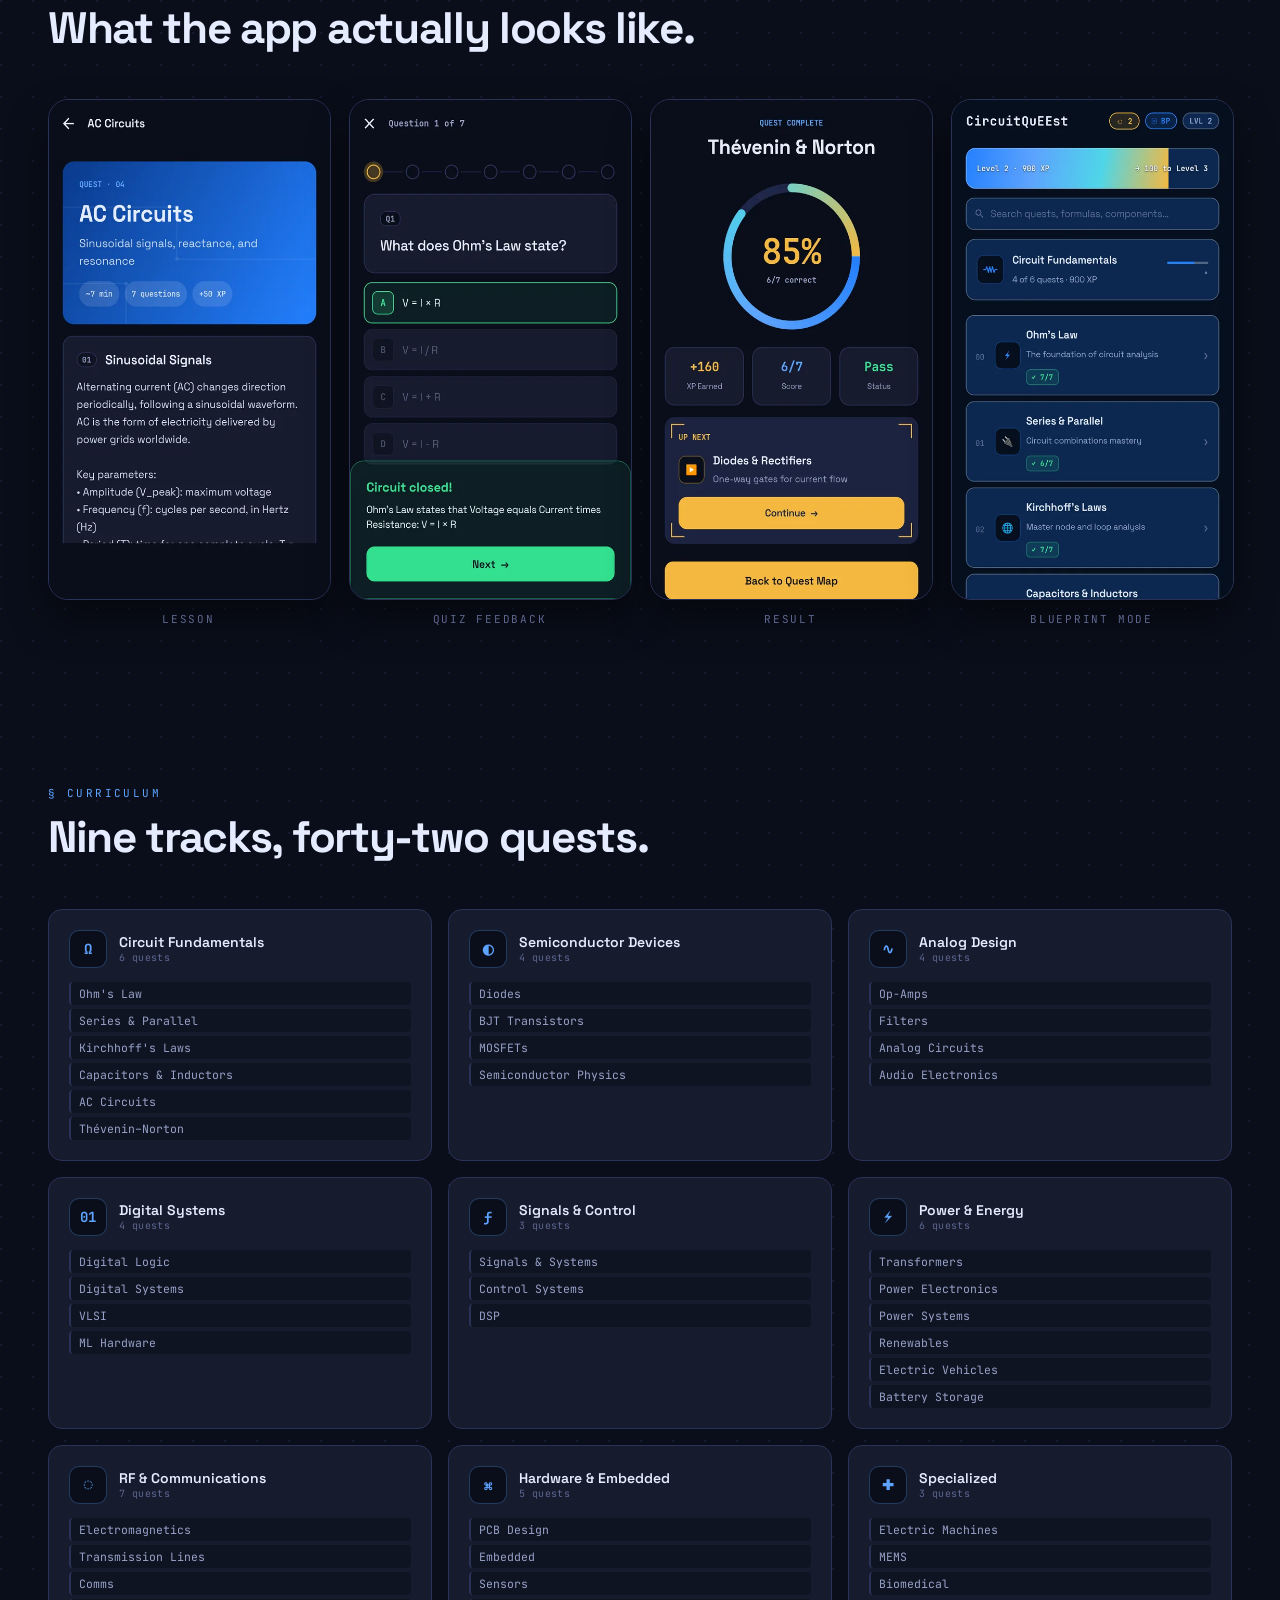
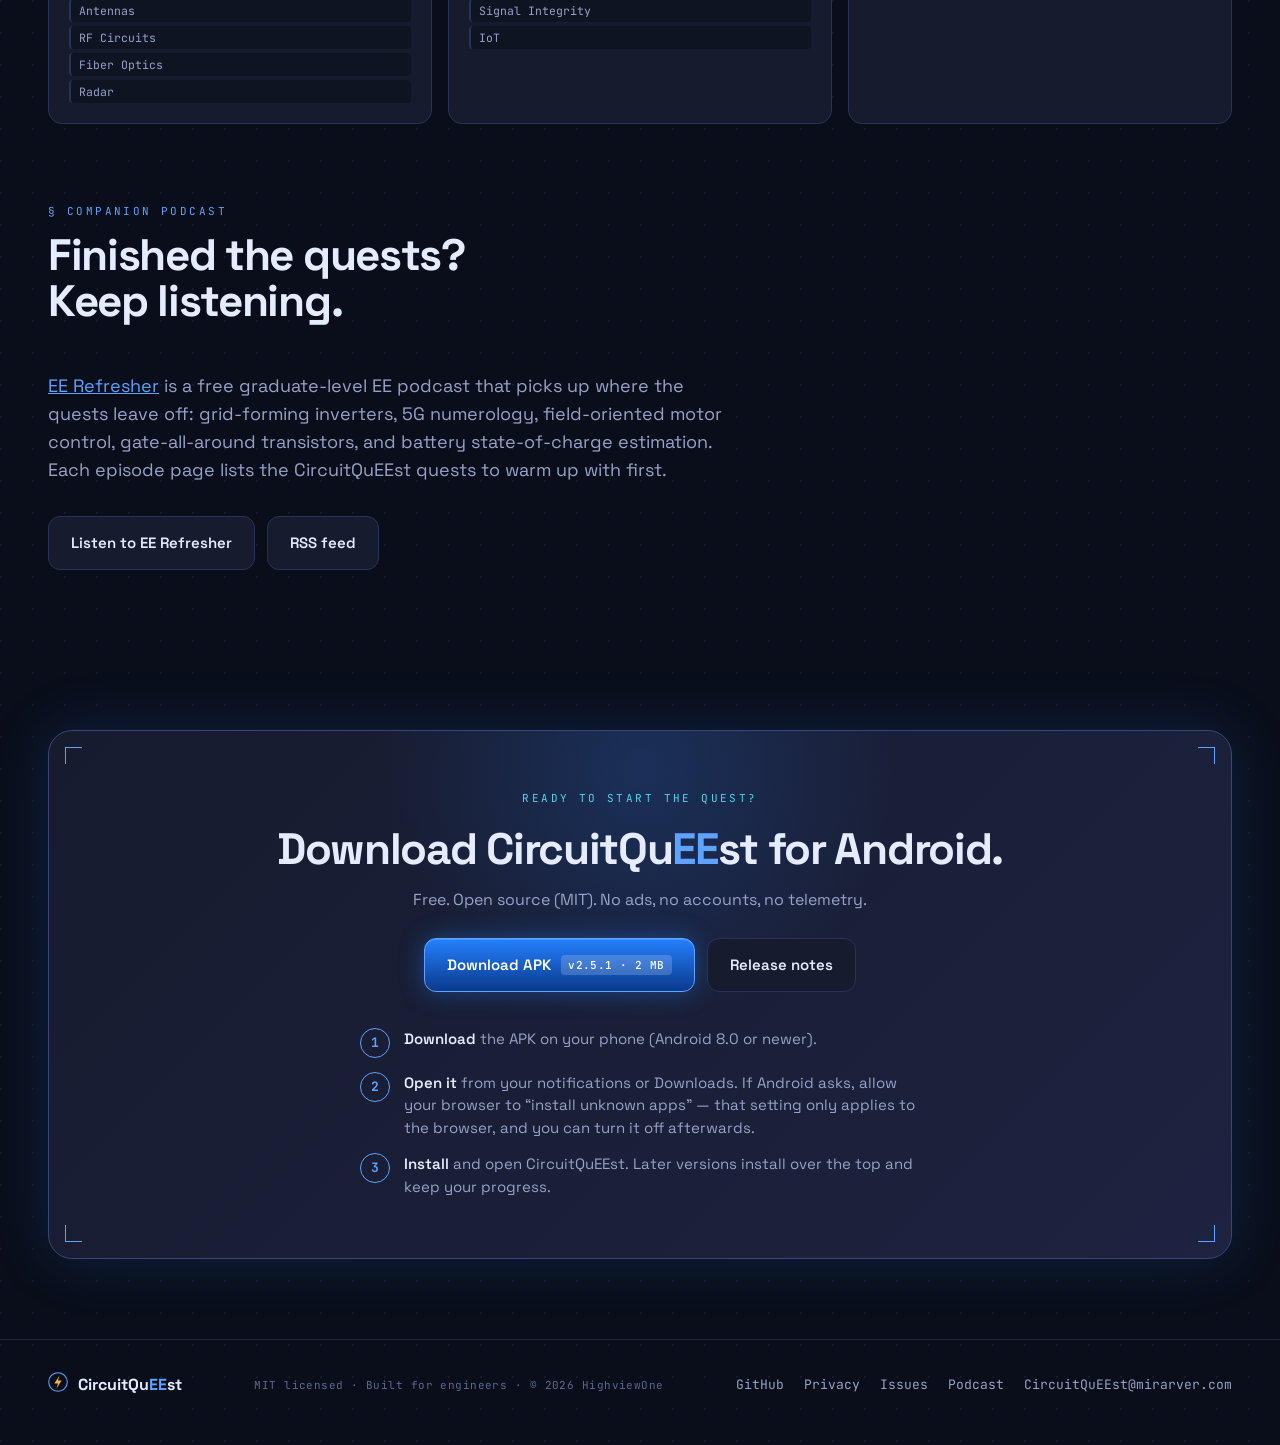
==== commit d8f71ae2: "site: point landing page at v2.5.1; release date Co-Authored-By: Claude Opus 5.5 <noreply@anthropic." ====
--- a/docs/index.html
+++ b/docs/index.html
@@ -90,7 +90,7 @@
     <div class="lp__hero-text">
       <div class="lp__eyebrow">
         <span class="lp__eyebrow-dot"></span>
-        v2.5 · Android 8.0+ · Free &amp; open source
+        v2.5.1 · Android 8.0+ · Free &amp; open source
       </div>
       <h1 class="lp__title">
         Master <span class="lp__title-grad">electrical engineering</span> through quests.
@@ -100,7 +100,7 @@
         learn the math that makes electrons behave — offline, on Android.
       </p>
       <div class="lp__cta-row">
-        <a class="lp__btn lp__btn--primary" href="https://github.com/HighviewOne/CircuitQueest/releases/download/v2.5/CircuitQueest-v2.5.apk">
+        <a class="lp__btn lp__btn--primary" href="https://github.com/HighviewOne/CircuitQueest/releases/download/v2.5.1/CircuitQueest-v2.5.1.apk">
           <svg width="20" height="20" viewBox="0 0 20 20" fill="none" aria-hidden="true">
             <path d="M10 2 V13 M5 8.5 L10 13.5 L15 8.5 M4 17 H16" stroke="currentColor" stroke-width="2" stroke-linecap="round" stroke-linejoin="round" />
           </svg>
@@ -260,7 +260,7 @@
       <h2>Download CircuitQu<i>EE</i>st for Android.</h2>
       <p>Free. Open source (MIT). No ads, no accounts, no telemetry.</p>
       <div class="lp__cta-row">
-        <a class="lp__btn lp__btn--primary" href="https://github.com/HighviewOne/CircuitQueest/releases/download/v2.5/CircuitQueest-v2.5.apk">Download APK <span class="lp__btn-meta">v2.5 · 2 MB</span></a>
+        <a class="lp__btn lp__btn--primary" href="https://github.com/HighviewOne/CircuitQueest/releases/download/v2.5.1/CircuitQueest-v2.5.1.apk">Download APK <span class="lp__btn-meta">v2.5.1 · 2 MB</span></a>
         <a class="lp__btn lp__btn--ghost" href="https://github.com/HighviewOne/CircuitQueest/releases/latest">Release notes</a>
       </div>
       <ol class="lp__steps">
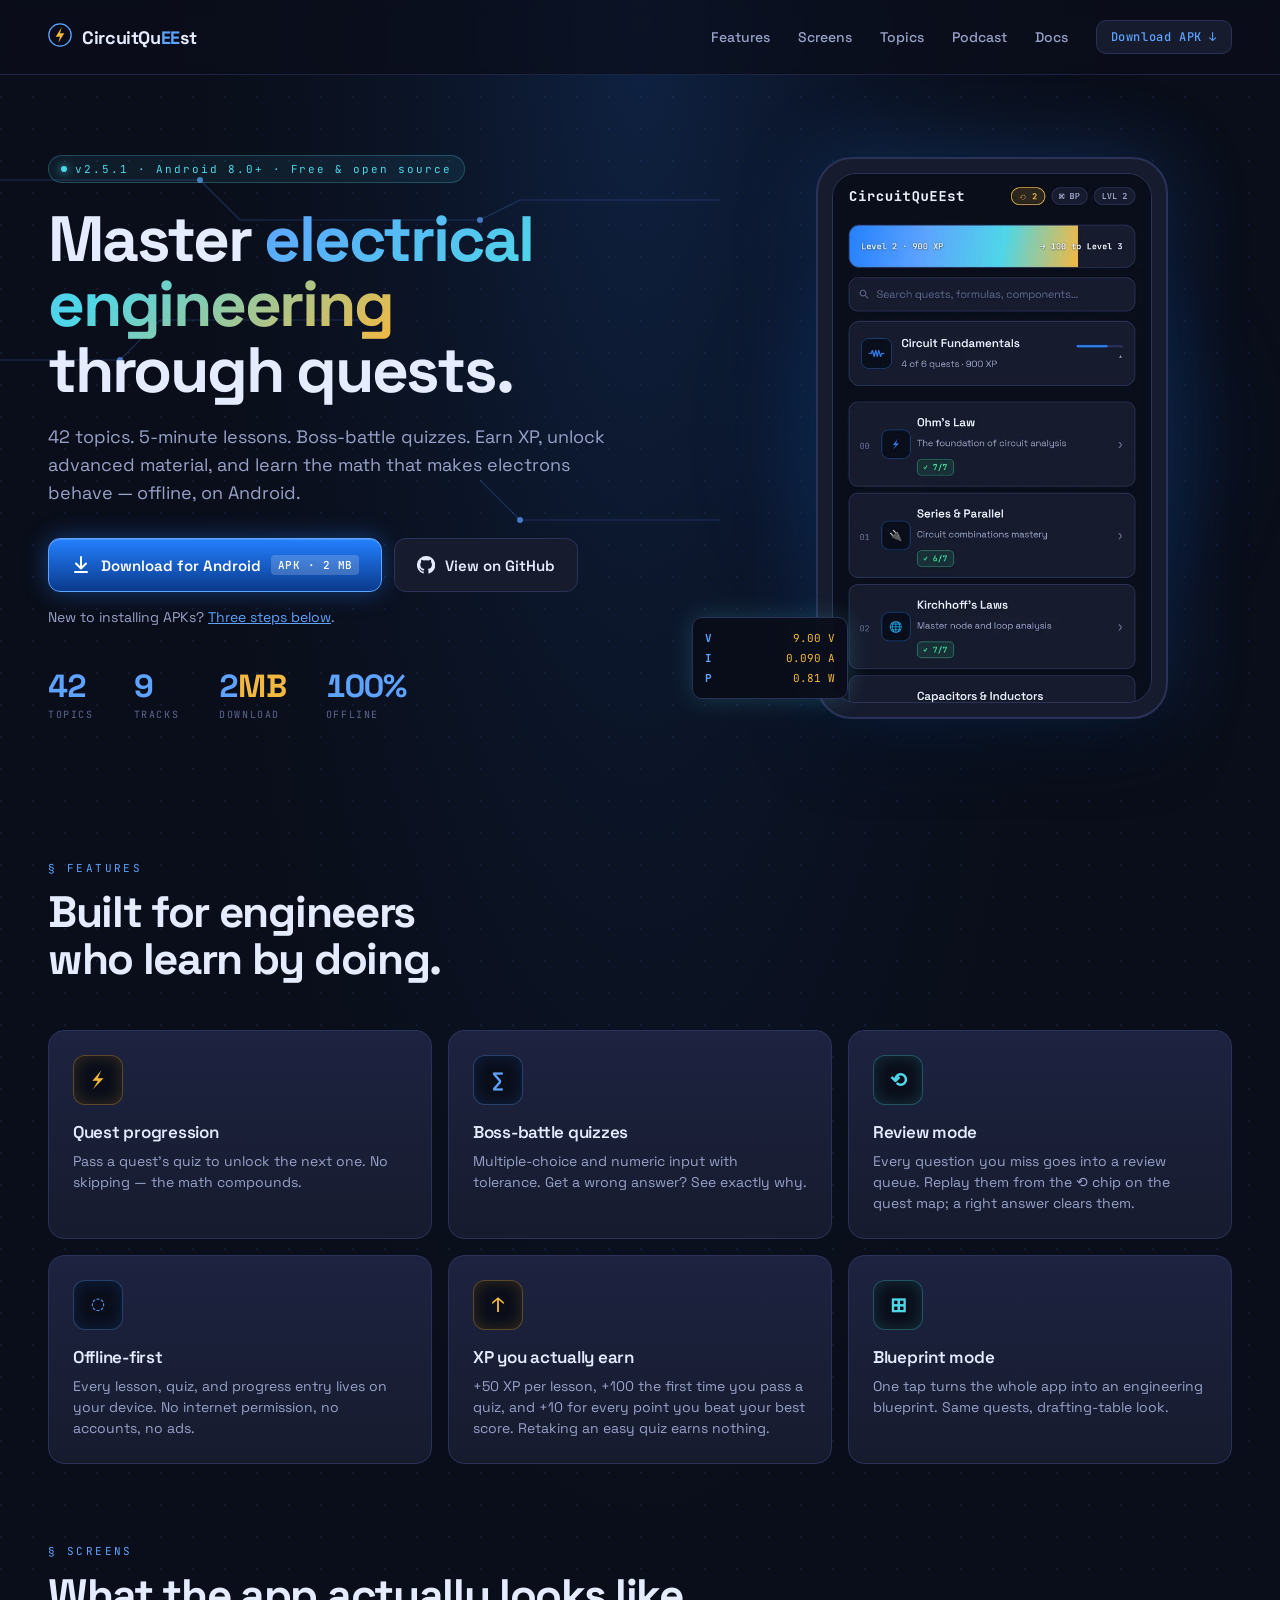
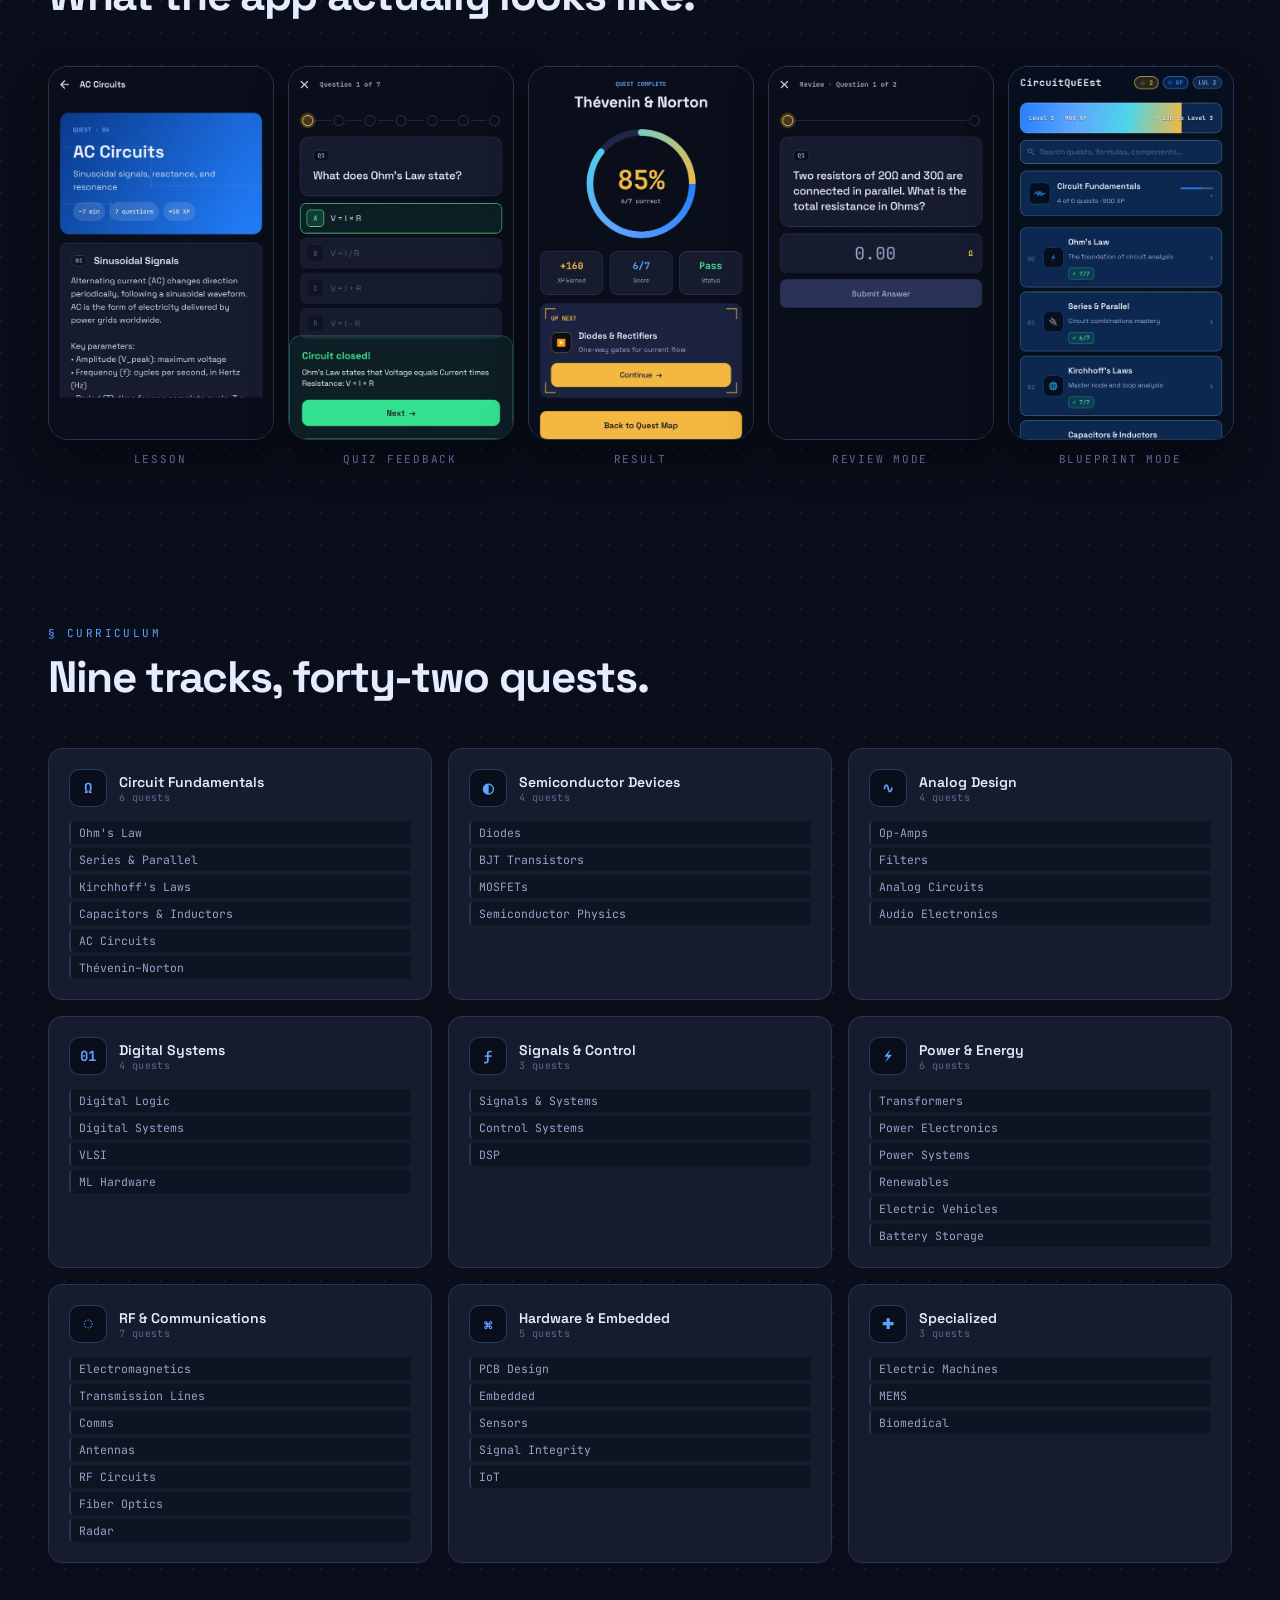
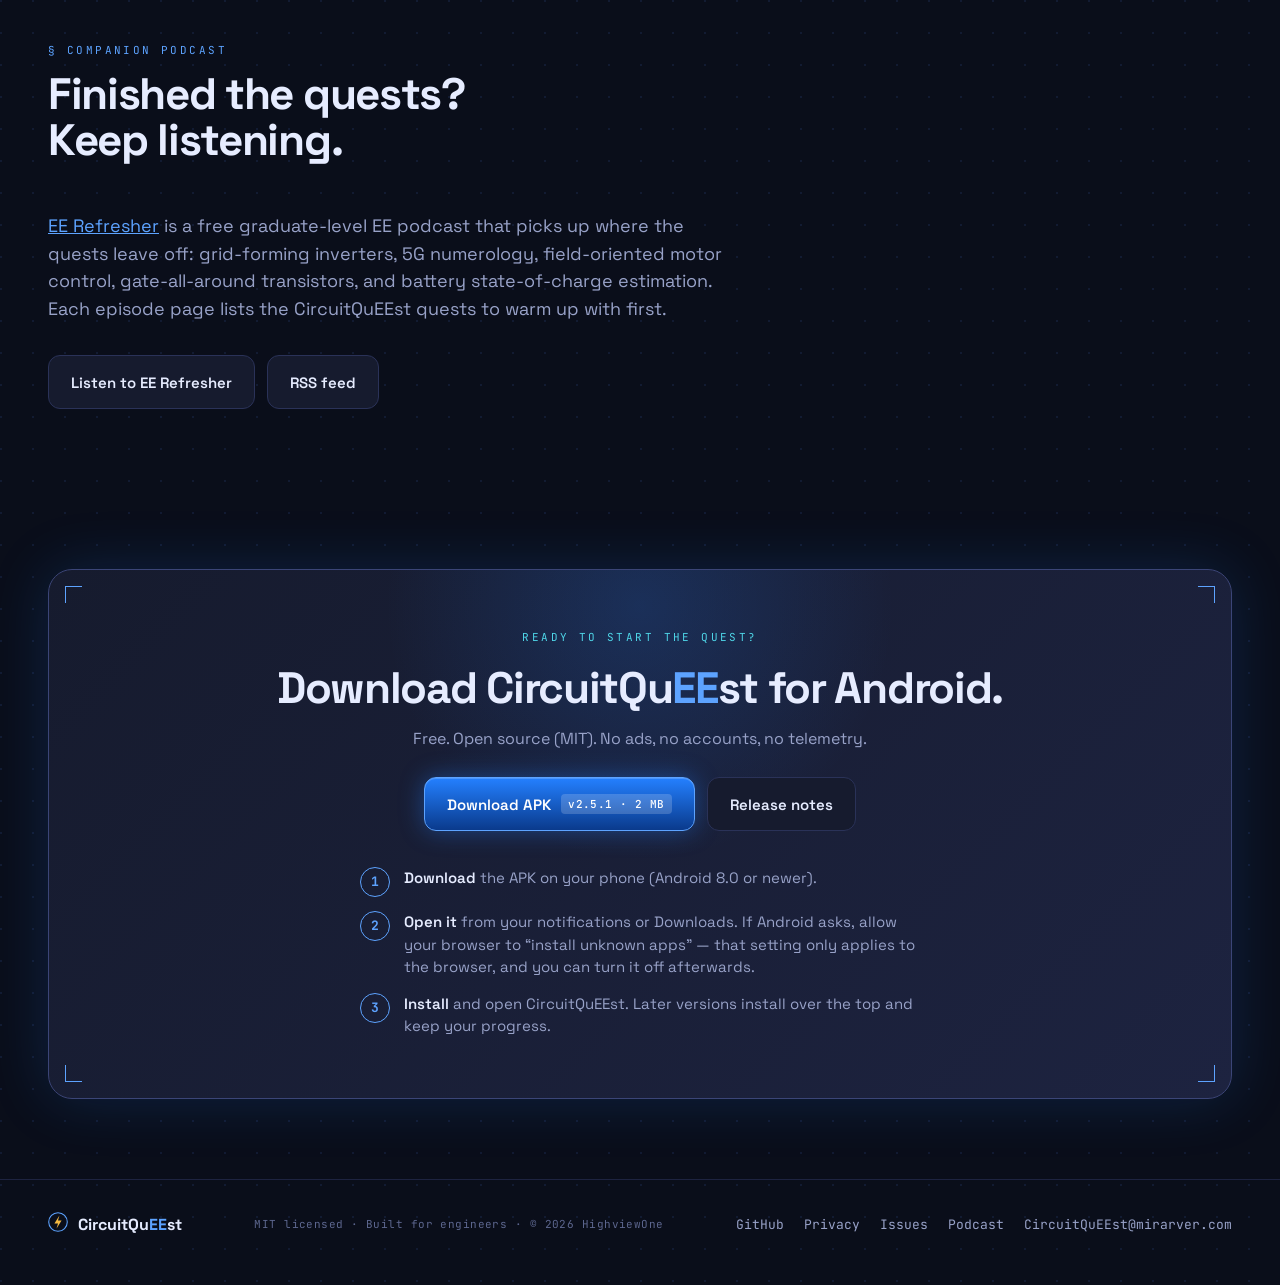
==== commit 943cc22c: "site: review mode on landing, Docs/Privacy on the landing design, README fixes - Landing: Review mod" ====
--- a/docs/index.html
+++ b/docs/index.html
@@ -124,7 +124,7 @@
     <div class="lp__hero-visual">
       <div class="lp__phone-glow"></div>
       <div class="lp__phone">
-        <img class="lp__phone-shot" src="img/1-quest-map.webp" width="540" height="960"
+        <img class="lp__phone-shot" src="img/1-quest-map.webp" width="540" height="897"
              alt="The CircuitQuEEst quest map: XP bar at Level 2, search box, and the Circuit Fundamentals quests with scores like 7/7.">
       </div>
       <div class="lp__readout" aria-hidden="true">
@@ -150,9 +150,9 @@
         <p>Multiple-choice and numeric input with tolerance. Get a wrong answer? See exactly why.</p>
       </div>
       <div class="lp__feature">
-        <div class="lp__feature-glyph lp__feature-glyph--cyan">◐</div>
-        <h3>42 topics, 9 tracks</h3>
-        <p>From Ohm's Law to ML hardware. Deep enough for ECE coursework, friendly enough for tinkerers.</p>
+        <div class="lp__feature-glyph lp__feature-glyph--cyan">⟲</div>
+        <h3>Review mode</h3>
+        <p>Every question you miss goes into a review queue. Replay them from the ⟲ chip on the quest map; a right answer clears them.</p>
       </div>
       <div class="lp__feature">
         <div class="lp__feature-glyph lp__feature-glyph--blue">◌</div>
@@ -177,19 +177,23 @@
     <h2 class="lp__section-title">What the app actually looks like.</h2>
     <div class="lp__shot-strip">
       <figure class="lp__shot">
-        <img src="img/2-lesson.webp" width="540" height="960" loading="lazy" alt="A lesson screen with a short explanation and formula.">
+        <img src="img/2-lesson.webp" width="540" height="897" loading="lazy" alt="A lesson screen with a short explanation and formula.">
         <figcaption>Lesson</figcaption>
       </figure>
       <figure class="lp__shot">
-        <img src="img/3-quiz-feedback.webp" width="540" height="960" loading="lazy" alt="A quiz question, 'What does Ohm's Law state?', answered correctly with the explanation 'Circuit closed!'.">
+        <img src="img/3-quiz-feedback.webp" width="540" height="897" loading="lazy" alt="A quiz question, 'What does Ohm's Law state?', answered correctly with the explanation 'Circuit closed!'.">
         <figcaption>Quiz feedback</figcaption>
       </figure>
       <figure class="lp__shot">
-        <img src="img/4-result.webp" width="540" height="960" loading="lazy" alt="The result screen for Thévenin &amp; Norton: 85%, 6 of 7 correct, +160 XP, pass, with Diodes &amp; Rectifiers up next.">
+        <img src="img/4-result.webp" width="540" height="897" loading="lazy" alt="The result screen for Thévenin &amp; Norton: 85%, 6 of 7 correct, +160 XP, pass, with Diodes &amp; Rectifiers up next.">
         <figcaption>Result</figcaption>
       </figure>
       <figure class="lp__shot">
-        <img src="img/6-blueprint.webp" width="540" height="960" loading="lazy" alt="The quest map in blueprint mode, drawn in blueprint blues.">
+        <img src="img/5-review.webp" width="540" height="897" loading="lazy" alt="Review mode replaying a missed question: two resistors of 20 and 30 ohms in parallel, with a numeric answer box.">
+        <figcaption>Review mode</figcaption>
+      </figure>
+      <figure class="lp__shot">
+        <img src="img/6-blueprint.webp" width="540" height="897" loading="lazy" alt="The quest map in blueprint mode, drawn in blueprint blues.">
         <figcaption>Blueprint mode</figcaption>
       </figure>
     </div>
--- a/docs/landing.css
+++ b/docs/landing.css
@@ -301,8 +301,8 @@
 .lp__screens { padding-top: 0; }
 .lp__shot-strip {
   display: grid;
-  grid-template-columns: repeat(4, 1fr);
-  gap: 20px;
+  grid-template-columns: repeat(5, 1fr);
+  gap: 16px;
 }
 .lp__shot { margin: 0; }
 .lp__shot img {
@@ -489,7 +489,15 @@
 @media (max-width: 980px) {
   .lp__hero { grid-template-columns: minmax(0, 1fr); }
   .lp__title { font-size: 44px; }
-  .lp__feature-grid, .lp__topic-grid, .lp__shot-strip { grid-template-columns: repeat(2, 1fr); }
+  .lp__feature-grid, .lp__topic-grid { grid-template-columns: repeat(2, 1fr); }
+  /* Five screenshots don't split evenly, so below desktop they become a swipeable row. */
+  .lp__shot-strip {
+    display: flex;
+    overflow-x: auto;
+    scroll-snap-type: x mandatory;
+    padding-bottom: 12px;
+  }
+  .lp__shot { flex: 0 0 min(260px, 62%); scroll-snap-align: start; }
 }
 
 /* Phones: the desktop 48px gutters and 44–64px headings don't fit, and the nav
@@ -507,7 +515,6 @@
   .lp__readout { left: -8px; }
   .lp__install-hint { margin: -36px 0 32px; }
   .lp__stats { gap: 24px; }
-  .lp__shot-strip { gap: 12px; }
   .lp__features, .lp__screens, .lp__topics, .lp__podcast, .lp__cta { padding-left: 16px; padding-right: 16px; }
   .lp__features, .lp__topics, .lp__cta { padding-top: 56px; padding-bottom: 56px; }
   .lp__section-title { font-size: 32px; margin-bottom: 32px; }
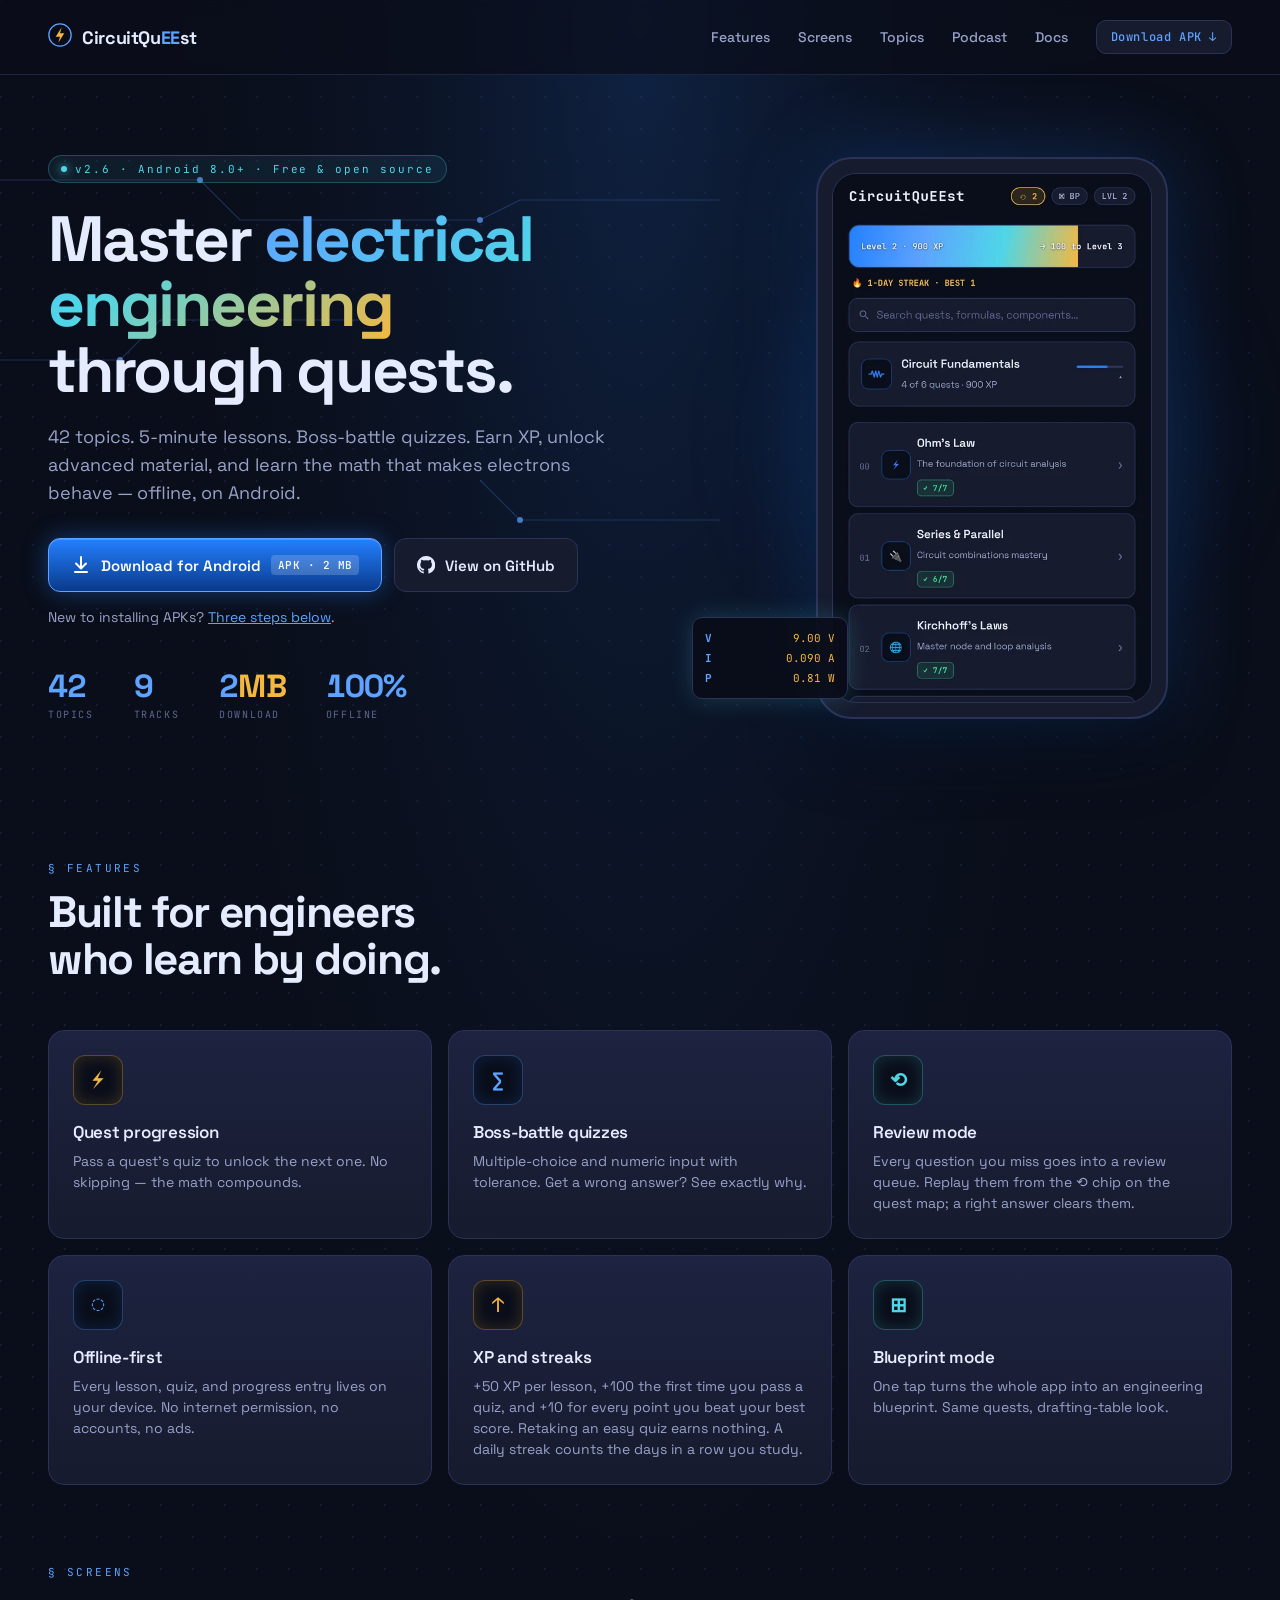
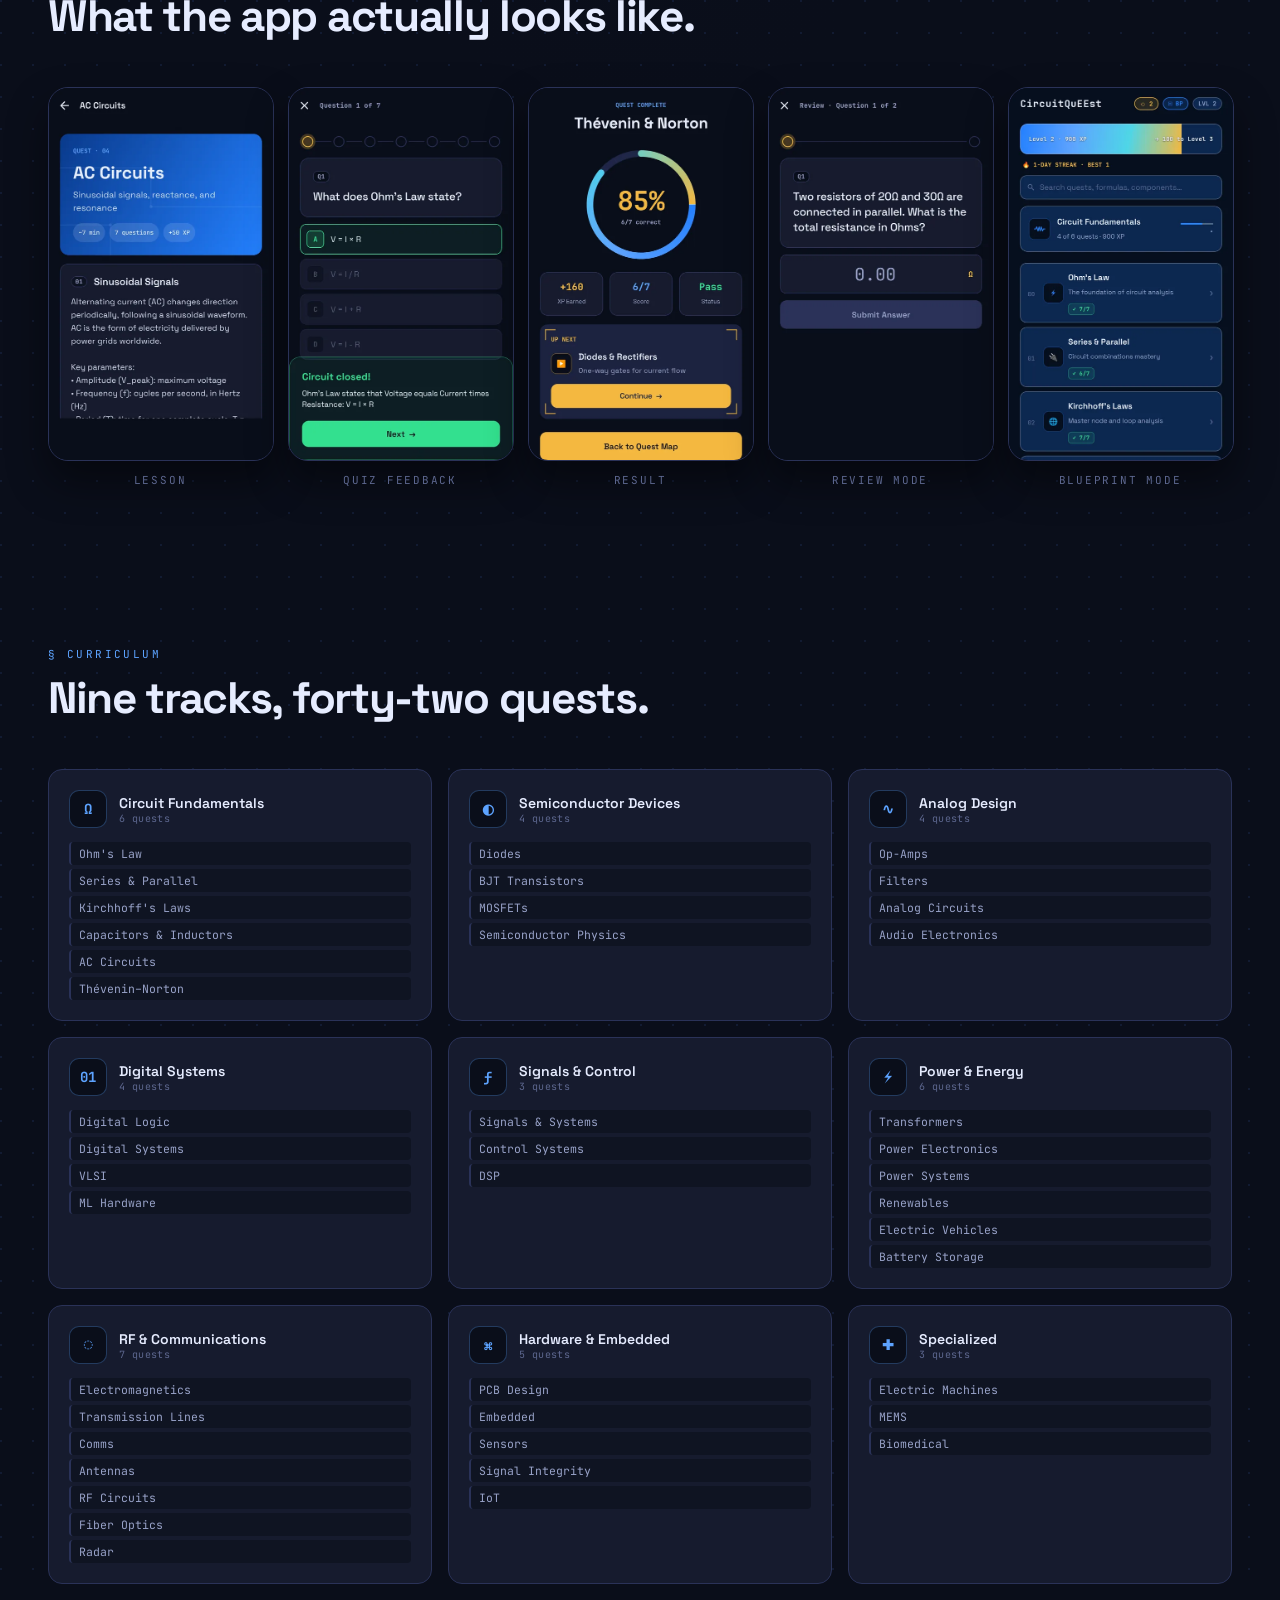
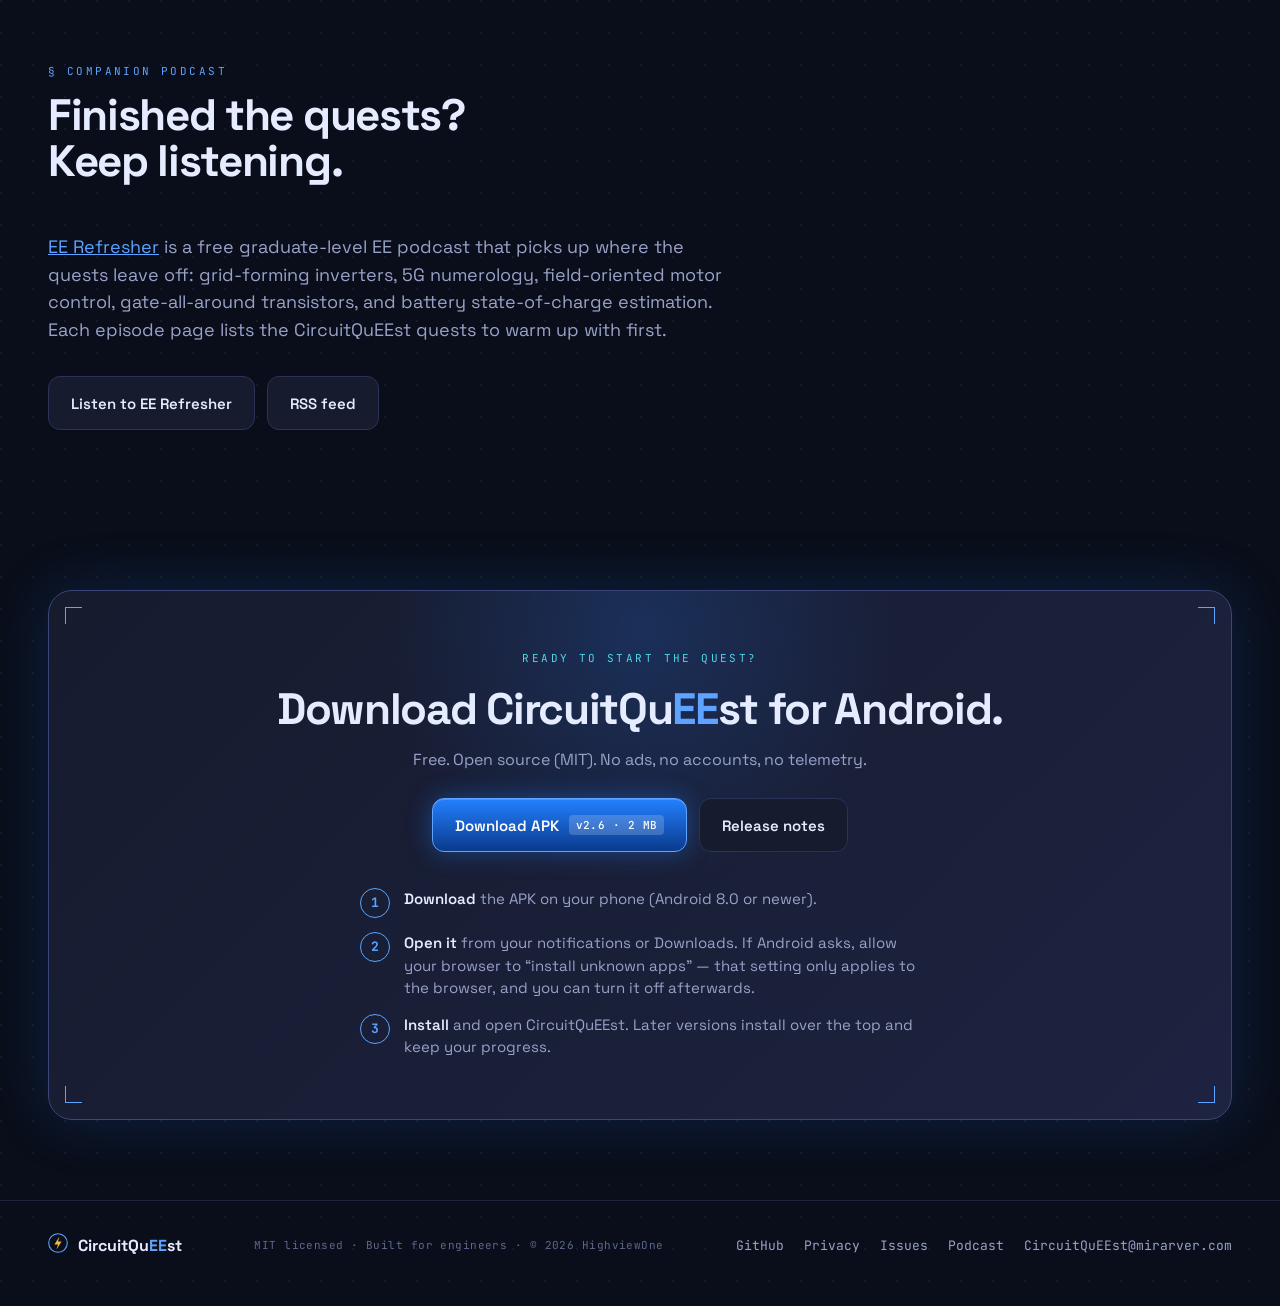
==== commit 66347bb9: "site: v2.6 landing (streaks), docs for study_days Landing hero and both APK links → v2.6; the XP car" ====
--- a/docs/index.html
+++ b/docs/index.html
@@ -90,7 +90,7 @@
     <div class="lp__hero-text">
       <div class="lp__eyebrow">
         <span class="lp__eyebrow-dot"></span>
-        v2.5.1 · Android 8.0+ · Free &amp; open source
+        v2.6 · Android 8.0+ · Free &amp; open source
       </div>
       <h1 class="lp__title">
         Master <span class="lp__title-grad">electrical engineering</span> through quests.
@@ -100,7 +100,7 @@
         learn the math that makes electrons behave — offline, on Android.
       </p>
       <div class="lp__cta-row">
-        <a class="lp__btn lp__btn--primary" href="https://github.com/HighviewOne/CircuitQueest/releases/download/v2.5.1/CircuitQueest-v2.5.1.apk">
+        <a class="lp__btn lp__btn--primary" href="https://github.com/HighviewOne/CircuitQueest/releases/download/v2.6/CircuitQueest-v2.6.apk">
           <svg width="20" height="20" viewBox="0 0 20 20" fill="none" aria-hidden="true">
             <path d="M10 2 V13 M5 8.5 L10 13.5 L15 8.5 M4 17 H16" stroke="currentColor" stroke-width="2" stroke-linecap="round" stroke-linejoin="round" />
           </svg>
@@ -125,7 +125,7 @@
       <div class="lp__phone-glow"></div>
       <div class="lp__phone">
         <img class="lp__phone-shot" src="img/1-quest-map.webp" width="540" height="897"
-             alt="The CircuitQuEEst quest map: XP bar at Level 2, search box, and the Circuit Fundamentals quests with scores like 7/7.">
+             alt="The CircuitQuEEst quest map: XP bar at Level 2, a 1-day study streak, search box, and the Circuit Fundamentals quests with scores like 7/7.">
       </div>
       <div class="lp__readout" aria-hidden="true">
         <div class="lp__readout-row"><span>V</span><span>9.00 V</span></div>
@@ -161,8 +161,8 @@
       </div>
       <div class="lp__feature">
         <div class="lp__feature-glyph lp__feature-glyph--gold">↑</div>
-        <h3>XP you actually earn</h3>
-        <p>+50 XP per lesson, +100 the first time you pass a quiz, and +10 for every point you beat your best score. Retaking an easy quiz earns nothing.</p>
+        <h3>XP and streaks</h3>
+        <p>+50 XP per lesson, +100 the first time you pass a quiz, and +10 for every point you beat your best score. Retaking an easy quiz earns nothing. A daily streak counts the days in a row you study.</p>
       </div>
       <div class="lp__feature">
         <div class="lp__feature-glyph lp__feature-glyph--cyan">⊞</div>
@@ -264,7 +264,7 @@
       <h2>Download CircuitQu<i>EE</i>st for Android.</h2>
       <p>Free. Open source (MIT). No ads, no accounts, no telemetry.</p>
       <div class="lp__cta-row">
-        <a class="lp__btn lp__btn--primary" href="https://github.com/HighviewOne/CircuitQueest/releases/download/v2.5.1/CircuitQueest-v2.5.1.apk">Download APK <span class="lp__btn-meta">v2.5.1 · 2 MB</span></a>
+        <a class="lp__btn lp__btn--primary" href="https://github.com/HighviewOne/CircuitQueest/releases/download/v2.6/CircuitQueest-v2.6.apk">Download APK <span class="lp__btn-meta">v2.6 · 2 MB</span></a>
         <a class="lp__btn lp__btn--ghost" href="https://github.com/HighviewOne/CircuitQueest/releases/latest">Release notes</a>
       </div>
       <ol class="lp__steps">
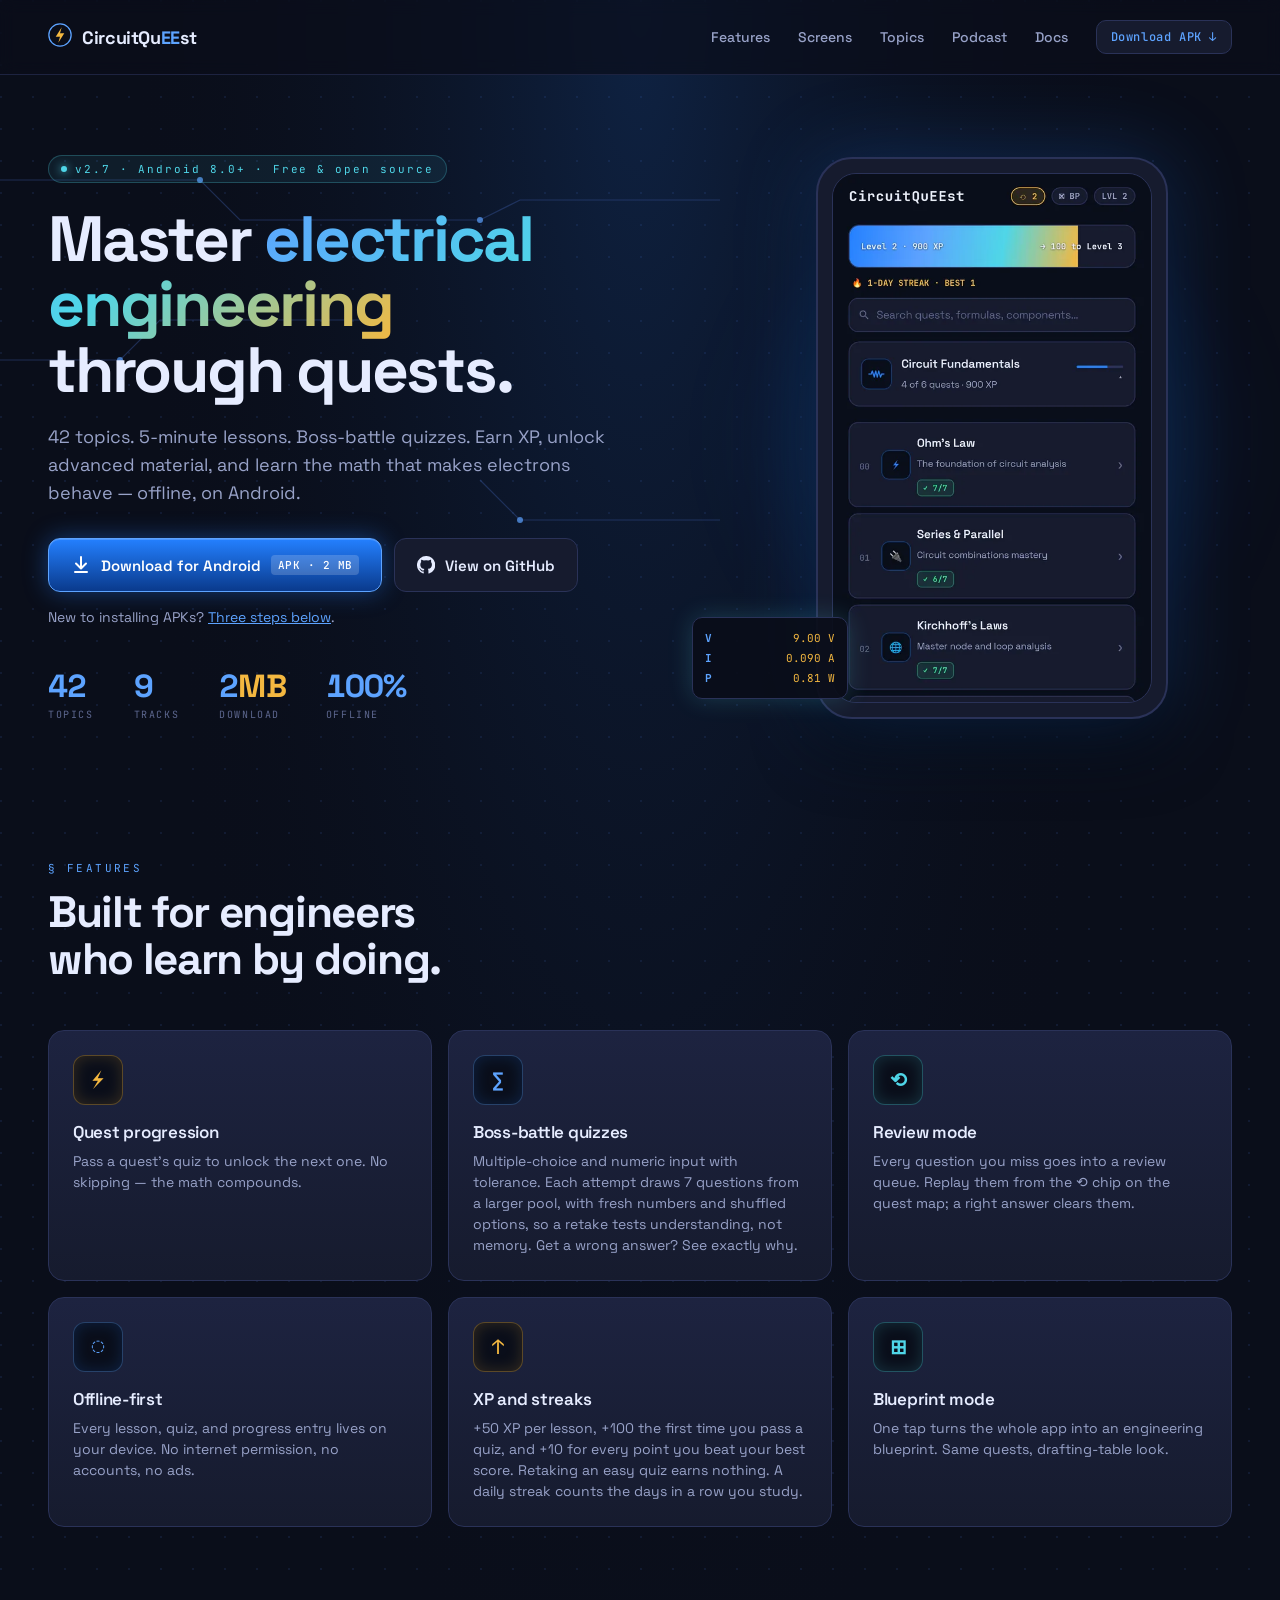
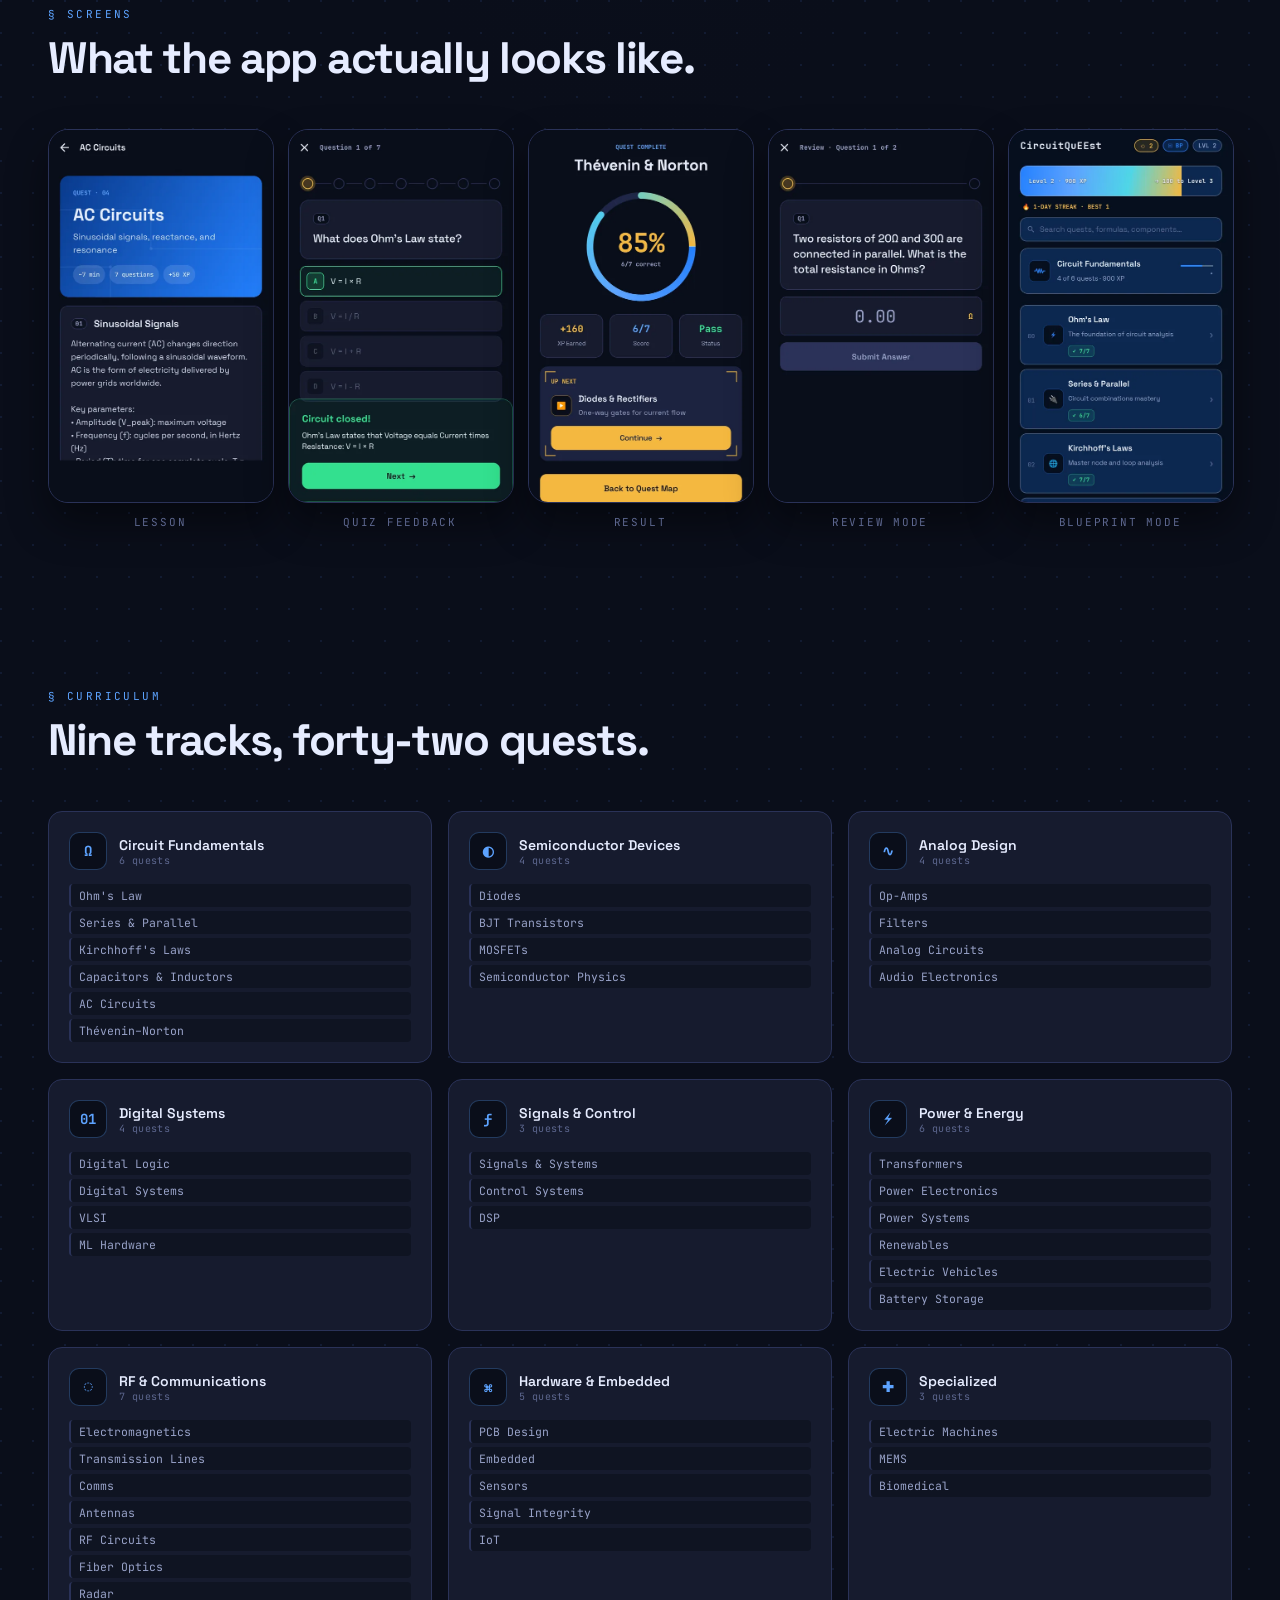
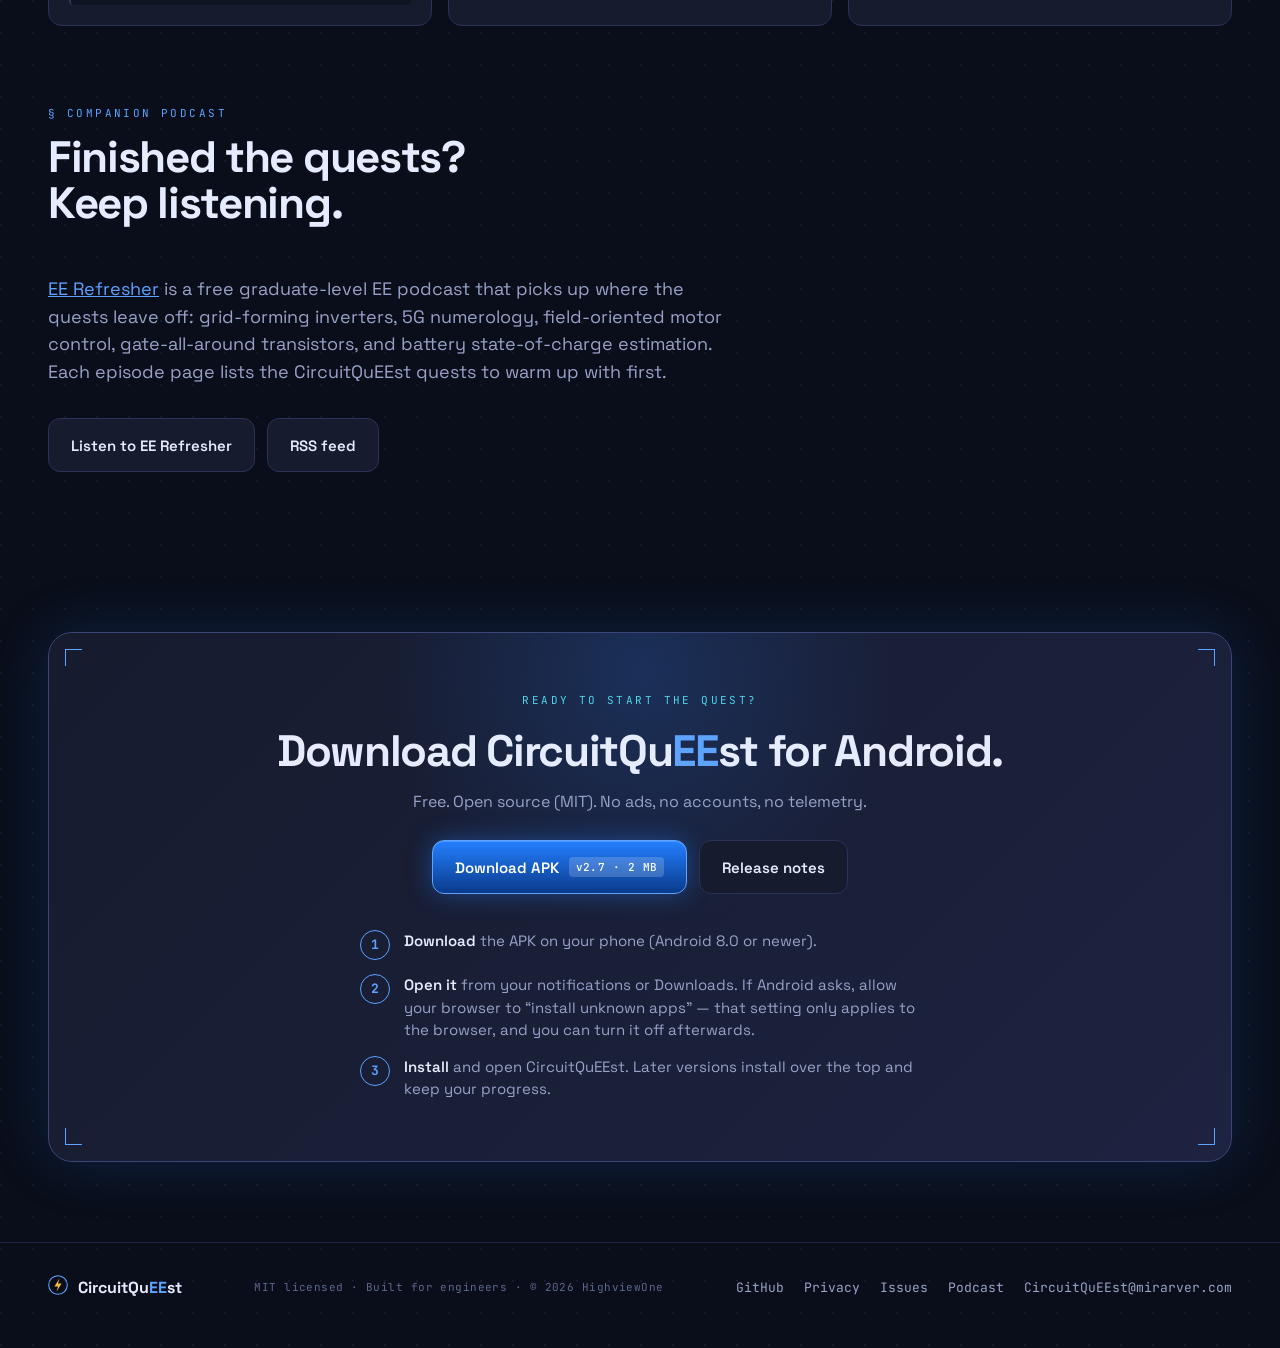
==== commit 01135f48: "site: v2.7 landing, question pools in docs Landing hero badge and both direct APK links -> v2.7 (rel" ====
--- a/docs/index.html
+++ b/docs/index.html
@@ -90,7 +90,7 @@
     <div class="lp__hero-text">
       <div class="lp__eyebrow">
         <span class="lp__eyebrow-dot"></span>
-        v2.6 · Android 8.0+ · Free &amp; open source
+        v2.7 · Android 8.0+ · Free &amp; open source
       </div>
       <h1 class="lp__title">
         Master <span class="lp__title-grad">electrical engineering</span> through quests.
@@ -100,7 +100,7 @@
         learn the math that makes electrons behave — offline, on Android.
       </p>
       <div class="lp__cta-row">
-        <a class="lp__btn lp__btn--primary" href="https://github.com/HighviewOne/CircuitQueest/releases/download/v2.6/CircuitQueest-v2.6.apk">
+        <a class="lp__btn lp__btn--primary" href="https://github.com/HighviewOne/CircuitQueest/releases/download/v2.7/CircuitQueest-v2.7.apk">
           <svg width="20" height="20" viewBox="0 0 20 20" fill="none" aria-hidden="true">
             <path d="M10 2 V13 M5 8.5 L10 13.5 L15 8.5 M4 17 H16" stroke="currentColor" stroke-width="2" stroke-linecap="round" stroke-linejoin="round" />
           </svg>
@@ -147,7 +147,7 @@
       <div class="lp__feature">
         <div class="lp__feature-glyph lp__feature-glyph--blue">∑</div>
         <h3>Boss-battle quizzes</h3>
-        <p>Multiple-choice and numeric input with tolerance. Get a wrong answer? See exactly why.</p>
+        <p>Multiple-choice and numeric input with tolerance. Each attempt draws 7 questions from a larger pool, with fresh numbers and shuffled options, so a retake tests understanding, not memory. Get a wrong answer? See exactly why.</p>
       </div>
       <div class="lp__feature">
         <div class="lp__feature-glyph lp__feature-glyph--cyan">⟲</div>
@@ -264,7 +264,7 @@
       <h2>Download CircuitQu<i>EE</i>st for Android.</h2>
       <p>Free. Open source (MIT). No ads, no accounts, no telemetry.</p>
       <div class="lp__cta-row">
-        <a class="lp__btn lp__btn--primary" href="https://github.com/HighviewOne/CircuitQueest/releases/download/v2.6/CircuitQueest-v2.6.apk">Download APK <span class="lp__btn-meta">v2.6 · 2 MB</span></a>
+        <a class="lp__btn lp__btn--primary" href="https://github.com/HighviewOne/CircuitQueest/releases/download/v2.7/CircuitQueest-v2.7.apk">Download APK <span class="lp__btn-meta">v2.7 · 2 MB</span></a>
         <a class="lp__btn lp__btn--ghost" href="https://github.com/HighviewOne/CircuitQueest/releases/latest">Release notes</a>
       </div>
       <ol class="lp__steps">
